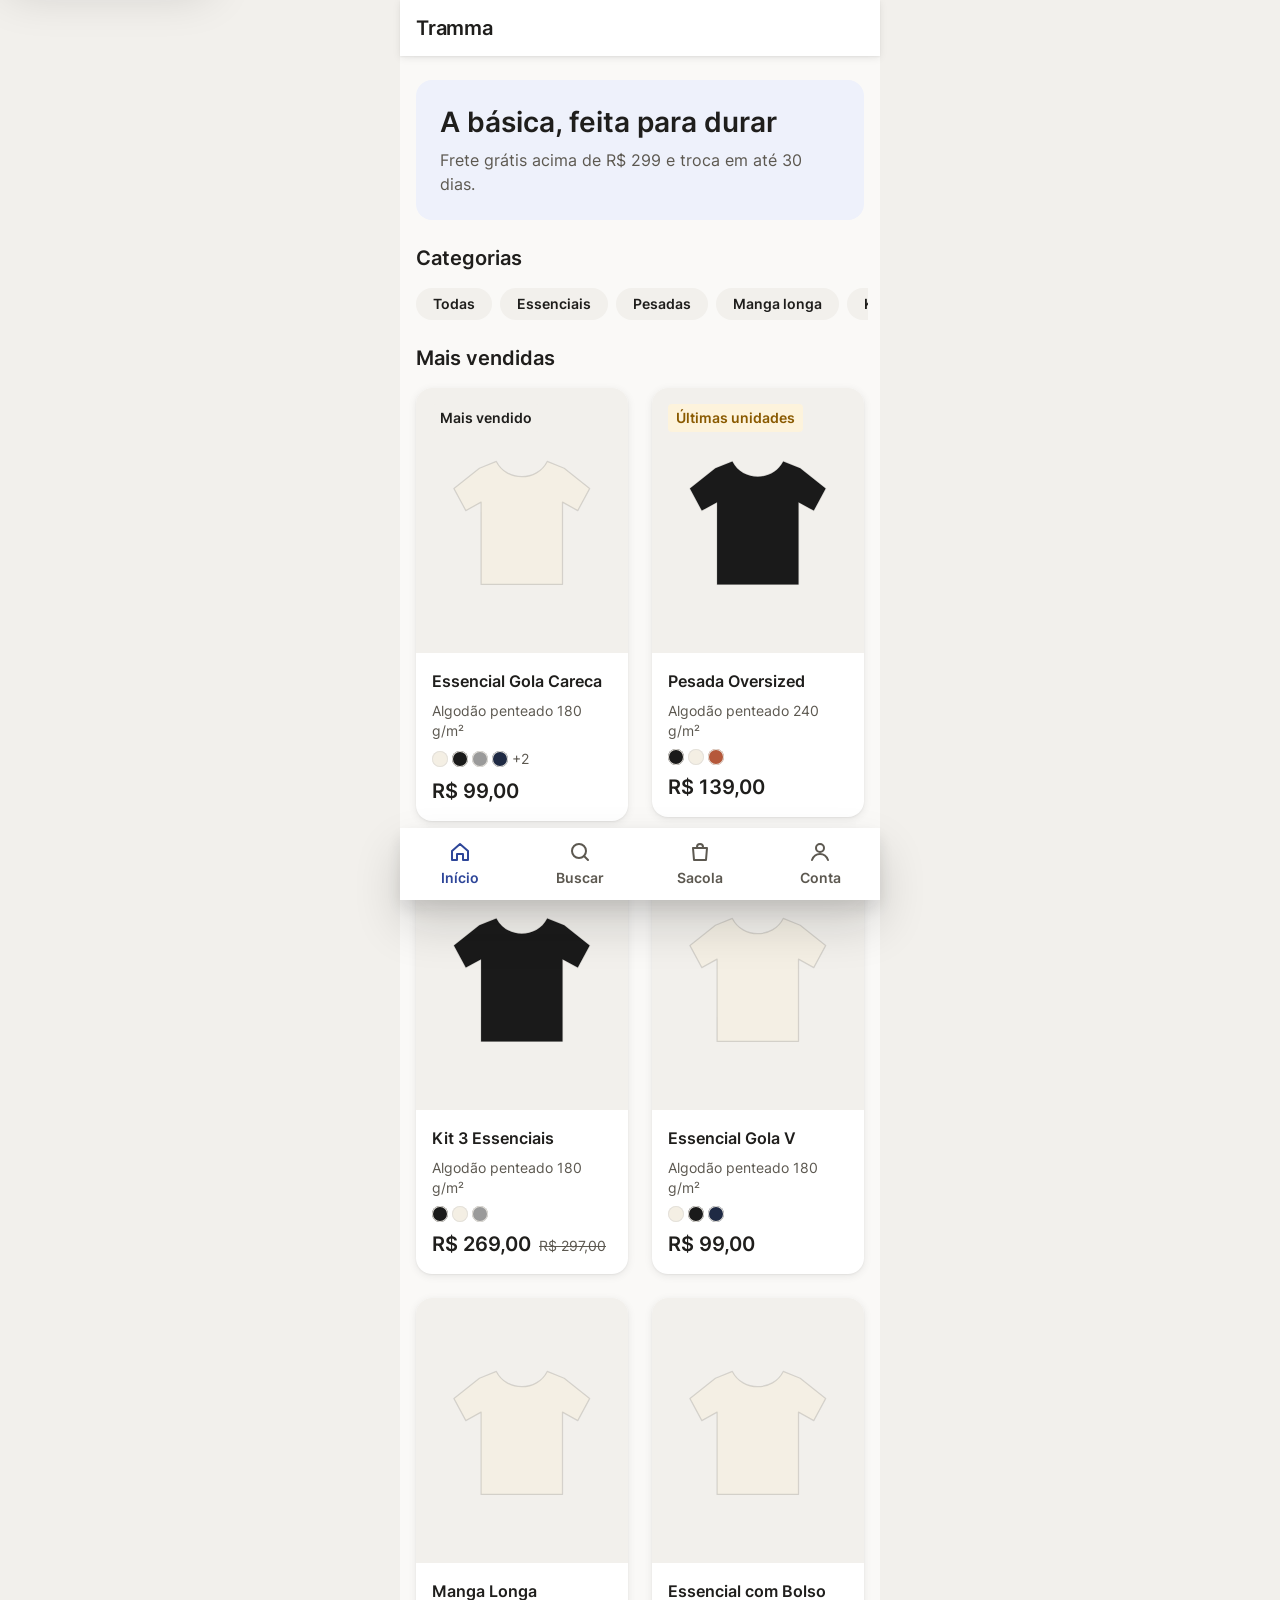
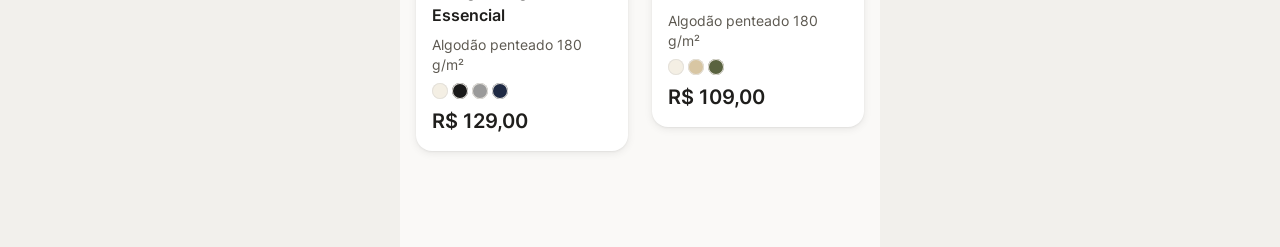
==== app/index.html @ 670dc75e "app: versão aplicativo com telas, bottom nav e bottom sheets Página única com navegação por #hash, b" ====
<!doctype html>
<html lang="pt-BR">
<head>
  <meta charset="utf-8">
  <!-- viewport-fit=cover: o app usa a tela toda e respeita as áreas seguras (env(safe-area-inset-*)) -->
  <meta name="viewport" content="width=device-width, initial-scale=1, viewport-fit=cover">
  <meta name="theme-color" content="#2E4699">
  <title>Tramma</title>
  <meta name="description" content="Versão aplicativo da Tramma, loja fictícia de camisetas para fins didáticos.">
  <!-- Mesmo design system do site: arquivos idênticos -->
  <link rel="stylesheet" href="css/tokens.css">
  <link rel="stylesheet" href="css/base.css">
  <link rel="stylesheet" href="css/atomos.css">
  <link rel="stylesheet" href="css/moleculas.css">
  <link rel="stylesheet" href="css/organismos.css">
  <!-- Só o que é do app -->
  <link rel="stylesheet" href="css/app.css">
</head>
<body>
  <a class="pular-link" href="#conteudo">Pular para o conteúdo</a>

  <div class="app">
    <!-- Barra superior fixa: botão voltar (telas empilhadas) + título da tela atual -->
    <header class="app-barra">
      <button class="botao-icone app-barra__voltar" type="button" id="voltar" aria-label="Voltar" hidden>
        <svg class="icone" aria-hidden="true"><use href="#icone-seta-esquerda"></use></svg>
      </button>
      <h1 class="app-barra__titulo" id="titulo-tela" tabindex="-1">Tramma</h1>
    </header>

    <!-- As telas. Navegação por #hash: funciona no file:// e o botão voltar do navegador também. -->
    <main class="telas" id="conteudo">

      <!-- ABA: INÍCIO -->
      <section class="tela" data-tela="inicio" data-titulo="Tramma" aria-labelledby="titulo-tela">
        <div class="boas-vindas pilha pilha--8">
          <p class="heading-2">A básica, feita para durar</p>
          <p class="texto-fraco">Frete grátis acima de R$ 299 e troca em até 30 dias.</p>
        </div>
        <section class="pilha" aria-labelledby="inicio-categorias">
          <h2 class="heading-3" id="inicio-categorias">Categorias</h2>
          <ul class="lista-tags" id="inicio-tags"></ul>
        </section>
        <section class="pilha" aria-labelledby="inicio-destaques">
          <h2 class="heading-3" id="inicio-destaques">Mais vendidas</h2>
          <ul class="lista-produtos" id="inicio-lista"></ul>
        </section>
      </section>

      <!-- ABA: BUSCAR -->
      <section class="tela" data-tela="buscar" data-titulo="Buscar" aria-labelledby="titulo-tela" hidden>
        <form class="busca" role="search" id="form-busca">
          <label class="visualmente-oculto" for="app-busca">Buscar camisetas</label>
          <div class="busca__campo">
            <svg class="icone" aria-hidden="true"><use href="#icone-busca"></use></svg>
            <input class="input" id="app-busca" type="search" placeholder="Buscar camisetas" autocomplete="off">
          </div>
        </form>
        <ul class="lista-tags" id="buscar-tags" aria-label="Categorias"></ul>
        <div class="secao__cabecalho" style="display:flex;justify-content:space-between;align-items:center">
          <p class="texto-fraco" id="buscar-contagem" aria-live="polite"></p>
          <button class="botao botao--secundario botao--p" type="button" data-abrir="sheet-filtros">
            <svg class="icone" aria-hidden="true"><use href="#icone-filtro"></use></svg>Filtrar
          </button>
        </div>
        <ul class="lista-produtos" id="buscar-lista"></ul>
      </section>

      <!-- EMPILHADA: PRODUTO -->
      <section class="tela tela--com-acao" data-tela="produto" data-titulo="Produto" aria-labelledby="titulo-tela" hidden>
        <div class="produto-app__imagem">
          <div class="ilustracao" id="produto-imagem">
            <svg viewBox="0 0 200 200" aria-hidden="true"><path d="M70 30 L50 38 L20 62 L34 88 L52 78 L52 175 L148 175 L148 78 L166 88 L180 62 L150 38 L130 30 C124 42 112 48 100 48 C88 48 76 42 70 30 Z"/></svg>
          </div>
        </div>
        <div class="pilha pilha--8">
          <div id="produto-badge"></div>
          <h2 class="heading-1" id="produto-nome"></h2>
          <div id="produto-rating"></div>
          <div id="produto-preco"></div>
        </div>
        <fieldset class="grupo seletor">
          <legend class="grupo__titulo">Cor: <span class="texto-fraco" id="produto-cor-nome"></span></legend>
          <div class="seletor__opcoes" id="produto-cores"></div>
        </fieldset>
        <section class="pilha pilha--8" aria-labelledby="produto-detalhes">
          <h3 id="produto-detalhes">Detalhes</h3>
          <p id="produto-descricao"></p>
          <dl class="ficha" id="produto-ficha"></dl>
        </section>
        <!-- Ação principal sempre à mão, acima da bottom nav -->
        <div class="barra-acao">
          <button class="botao botao--primario botao--g botao--largura-total" type="button" data-abrir="sheet-tamanho">
            <svg class="icone" aria-hidden="true"><use href="#icone-sacola"></use></svg>Escolher tamanho
          </button>
        </div>
      </section>

      <!-- ABA: SACOLA -->
      <section class="tela" data-tela="sacola" data-titulo="Sacola" aria-labelledby="titulo-tela" hidden>
        <ul class="lista-sacola" id="sacola-lista"></ul>
        <div class="vazio pilha" id="sacola-vazia" hidden>
          <p class="heading-3">Sua sacola está vazia</p>
          <p class="texto-fraco">Escolha uma camiseta e ela aparece aqui.</p>
          <div><a class="botao botao--primario" href="#buscar">Ver camisetas</a></div>
        </div>
        <section class="resumo-pedido" id="sacola-resumo" aria-labelledby="sacola-resumo-titulo">
          <h2 class="heading-3" id="sacola-resumo-titulo">Resumo do pedido</h2>
          <dl>
            <div class="resumo-pedido__linha"><dt>Subtotal</dt><dd id="sacola-subtotal"></dd></div>
            <div class="resumo-pedido__linha"><dt>Frete</dt><dd id="sacola-frete"></dd></div>
          </dl>
          <hr class="divisor divisor--forte">
          <p class="resumo-pedido__linha resumo-pedido__total"><span>Total</span><span id="sacola-total"></span></p>
          <a class="botao botao--primario botao--g botao--largura-total" href="#checkout">Finalizar compra</a>
        </section>
      </section>

      <!-- EMPILHADA: CHECKOUT (versão curta para o app) -->
      <section class="tela" data-tela="checkout" data-titulo="Finalizar compra" aria-labelledby="titulo-tela" hidden>
        <div class="alerta alerta--info">
          <svg class="icone" aria-hidden="true"><use href="#icone-info"></use></svg>
          <div><p class="alerta__titulo">Loja fictícia</p><p class="alerta__texto">Nada é cobrado. Use dados inventados.</p></div>
        </div>
        <form class="pilha pilha--24" id="form-checkout" novalidate>
          <div class="campo">
            <label class="campo__label" for="ck-nome">Nome completo</label>
            <p class="campo__erro" id="ck-nome-erro" hidden></p>
            <input class="input" id="ck-nome" autocomplete="name" aria-describedby="ck-nome-erro">
          </div>
          <div class="campo">
            <label class="campo__label" for="ck-email">E-mail</label>
            <p class="campo__erro" id="ck-email-erro" hidden></p>
            <input class="input" id="ck-email" type="email" autocomplete="email" aria-describedby="ck-email-erro">
          </div>
          <div class="campo campo--curto">
            <label class="campo__label" for="ck-cep">CEP</label>
            <p class="campo__dica" id="ck-cep-dica">Somente números</p>
            <p class="campo__erro" id="ck-cep-erro" hidden></p>
            <input class="input" id="ck-cep" inputmode="numeric" autocomplete="postal-code" maxlength="9" aria-describedby="ck-cep-dica ck-cep-erro">
          </div>
          <fieldset class="grupo">
            <legend class="grupo__titulo">Pagamento</legend>
            <label class="opcao"><input class="radio" type="radio" name="ck-pagamento" value="pix" checked> Pix</label>
            <label class="opcao"><input class="radio" type="radio" name="ck-pagamento" value="boleto"> Boleto</label>
          </fieldset>
          <p class="resumo-pedido__linha resumo-pedido__total"><span>Total</span><span id="checkout-total"></span></p>
          <button class="botao botao--primario botao--g botao--largura-total" type="submit">Confirmar pedido</button>
        </form>
      </section>

      <!-- EMPILHADA: CONFIRMADO -->
      <section class="tela" data-tela="confirmado" data-titulo="Pedido confirmado" aria-labelledby="titulo-tela" hidden>
        <div class="alerta alerta--sucesso">
          <svg class="icone" aria-hidden="true"><use href="#icone-sucesso"></use></svg>
          <div><p class="alerta__titulo">Pedido confirmado</p><p class="alerta__texto">Obrigado! Em uma loja real, a confirmação chegaria por e-mail.</p></div>
        </div>
        <div><a class="botao botao--secundario botao--largura-total" href="#inicio">Voltar ao início</a></div>
      </section>

      <!-- ABA: CONTA -->
      <section class="tela" data-tela="conta" data-titulo="Conta" aria-labelledby="titulo-tela" hidden>
        <fieldset class="grupo">
          <legend class="grupo__titulo">Tema</legend>
          <label class="opcao"><input class="radio" type="radio" name="tema" value="sistema" checked> Igual ao sistema</label>
          <label class="opcao"><input class="radio" type="radio" name="tema" value="light"> Claro</label>
          <label class="opcao"><input class="radio" type="radio" name="tema" value="dark"> Escuro</label>
        </fieldset>
        <hr class="divisor">
        <p class="texto-fraco">Tramma é uma loja fictícia, criada para aulas de design de interfaces.</p>
        <p><a href="../site/index.html">Abrir a versão site</a></p>
      </section>
    </main>

    <!-- ORGANISMO: bottom nav -->
    <nav class="bottom-nav" aria-label="Principal">
      <ul>
        <li><a href="#inicio" data-aba="inicio">
          <svg class="icone" aria-hidden="true"><use href="#icone-inicio"></use></svg>Início</a></li>
        <li><a href="#buscar" data-aba="buscar">
          <svg class="icone" aria-hidden="true"><use href="#icone-busca"></use></svg>Buscar</a></li>
        <li><a href="#sacola" data-aba="sacola">
          <svg class="icone" aria-hidden="true"><use href="#icone-sacola"></use></svg>Sacola
          <span class="header__contador" data-contador-sacola aria-hidden="true"></span>
          <span class="visualmente-oculto" data-rotulo-sacola></span></a></li>
        <li><a href="#conta" data-aba="conta">
          <svg class="icone" aria-hidden="true"><use href="#icone-usuario"></use></svg>Conta</a></li>
      </ul>
    </nav>
  </div>

  <!-- ORGANISMO: bottom sheet de tamanho -->
  <dialog class="bottom-sheet" id="sheet-tamanho" aria-labelledby="sheet-tamanho-titulo">
    <div class="bottom-sheet__alca" aria-hidden="true"></div>
    <div class="bottom-sheet__cabecalho">
      <h2 class="heading-3" id="sheet-tamanho-titulo">Escolha o tamanho</h2>
      <button class="botao-icone" type="button" data-fechar aria-label="Fechar">
        <svg class="icone" aria-hidden="true"><use href="#icone-fechar"></use></svg>
      </button>
    </div>
    <form class="pilha pilha--24" id="form-tamanho" novalidate>
      <fieldset class="grupo seletor" aria-describedby="erro-tamanho">
        <legend class="visualmente-oculto">Tamanho</legend>
        <p class="campo__erro" id="erro-tamanho" hidden>
          <svg class="icone icone--sm" aria-hidden="true"><use href="#icone-erro"></use></svg>Escolha um tamanho para continuar
        </p>
        <div class="seletor__opcoes" id="produto-tamanhos"></div>
      </fieldset>
      <button class="botao botao--primario botao--g botao--largura-total" type="submit">
        <svg class="icone" aria-hidden="true"><use href="#icone-sacola"></use></svg>Adicionar à sacola
      </button>
    </form>
  </dialog>

  <!-- ORGANISMO: bottom sheet de filtros -->
  <dialog class="bottom-sheet" id="sheet-filtros" aria-labelledby="sheet-filtros-titulo">
    <div class="bottom-sheet__alca" aria-hidden="true"></div>
    <div class="bottom-sheet__cabecalho">
      <h2 class="heading-3" id="sheet-filtros-titulo">Filtrar</h2>
      <button class="botao-icone" type="button" data-fechar aria-label="Fechar filtros">
        <svg class="icone" aria-hidden="true"><use href="#icone-fechar"></use></svg>
      </button>
    </div>
    <form class="pilha pilha--24" id="form-filtros" style="overflow-y:auto">
      <fieldset class="grupo">
        <legend class="grupo__titulo">Modelagem</legend>
        <label class="opcao"><input class="checkbox" type="checkbox" name="modelagem" value="Regular"> Regular</label>
        <label class="opcao"><input class="checkbox" type="checkbox" name="modelagem" value="Ajustada"> Ajustada</label>
        <label class="opcao"><input class="checkbox" type="checkbox" name="modelagem" value="Ampla"> Ampla</label>
      </fieldset>
      <fieldset class="grupo">
        <legend class="grupo__titulo">Ordenar por</legend>
        <label class="opcao"><input class="radio" type="radio" name="ordem" value="relevancia" checked> Relevância</label>
        <label class="opcao"><input class="radio" type="radio" name="ordem" value="menor-preco"> Menor preço</label>
        <label class="opcao"><input class="radio" type="radio" name="ordem" value="maior-preco"> Maior preço</label>
      </fieldset>
      <button class="botao botao--primario botao--g botao--largura-total" type="button" data-fechar>Ver resultados</button>
      <button class="botao botao--terciario" type="reset">Limpar filtros</button>
    </form>
  </dialog>

  <div class="toast" id="toast" role="status"></div>

  <script src="js/icones.js"></script>
  <script src="js/produtos.js"></script>
  <script src="js/comum.js"></script>
  <script src="js/app.js"></script>
</body>
</html>
---- app/css/tokens.css ----
/* =========================================================================
   TRAMMA — TOKENS
   Fonte da verdade: design-system/tokens.md (os mesmos nomes do Figma).
   Variável do Figma "color/text/strong"  →  custom property "--color-text-strong".

   Duas camadas:
   1. PRIMITIVOS: a paleta bruta. Só os tokens semânticos usam estes valores.
   2. SEMÂNTICOS: o que a interface consome. Componentes NUNCA usam primitivos
      nem valores fixos; assim, trocar o tema é só trocar o primitivo apontado.

   Este arquivo é idêntico em /site/css e /app/css.
   ========================================================================= */


/* -------------------------------------------------------------------------
   0. Fonte Inter servida localmente (funciona via file://, sem internet).
   Só dois pesos: 400 (regular) e 600 (semibold). Licença OFL: fonts/LICENSE.txt
   font-display: swap mostra o texto com a fonte do sistema enquanto a Inter carrega.
   ------------------------------------------------------------------------- */
@font-face {
  font-family: "Inter";
  font-weight: 400;
  font-style: normal;
  font-display: swap;
  src: url("../fonts/inter-latin-400.woff2") format("woff2");
}
@font-face {
  font-family: "Inter";
  font-weight: 600;
  font-style: normal;
  font-display: swap;
  src: url("../fonts/inter-latin-600.woff2") format("woff2");
}


/* -------------------------------------------------------------------------
   1. PRIMITIVOS (não usar direto nos componentes)
   ------------------------------------------------------------------------- */
:root {
  /* Neutros: cinza quente, que lembra algodão cru */
  --neutro-0: #FFFFFF;
  --neutro-50: #FAF9F7;
  --neutro-100: #F2F0EC;
  --neutro-200: #E4E1DB;
  --neutro-300: #CBC7BF;
  --neutro-400: #A29D94;
  --neutro-500: #7A756C;
  --neutro-600: #5C5850;
  --neutro-700: #44413B;
  --neutro-800: #2E2C29;
  --neutro-900: #1F1E1C;
  --neutro-950: #141414;
  --neutro-1000: #0B0B0A;

  /* Marca: Anil */
  --anil-50: #EEF1FB;
  --anil-300: #9DB0EE;
  --anil-700: #2E4699;
  --anil-900: #1C2440;

  /* Status (100 e 700 no light; 300 e 900 no dark) */
  --vermelho-100: #FDECEA;
  --vermelho-300: #F4A39B;
  --vermelho-700: #B42318;
  --vermelho-900: #3D1512;
  --ambar-100: #FDF3DC;
  --ambar-300: #E8C26B;
  --ambar-700: #8A5A00;
  --ambar-900: #33240A;
  --verde-100: #E6F4EA;
  --verde-300: #8FD3A3;
  --verde-700: #1E7A3C;
  --verde-900: #12301B;
  --petroleo-100: #E2F4F6;
  --petroleo-300: #7FD0DA;
  --petroleo-700: #0E6E7A;
  --petroleo-900: #0F2E33;

  /* Estrela de avaliação */
  --ouro-300: #F5C451;
  --ouro-500: #B7791F;

  /* Transparências (camadas de hover, press e overlay) */
  --alfa-escuro-06: rgba(20, 20, 20, 0.06);
  --alfa-escuro-12: rgba(20, 20, 20, 0.12);
  --alfa-escuro-50: rgba(20, 20, 20, 0.50);
  --alfa-claro-08: rgba(255, 255, 255, 0.08);
  --alfa-claro-16: rgba(255, 255, 255, 0.16);
  --alfa-preto-64: rgba(0, 0, 0, 0.64);
}


/* -------------------------------------------------------------------------
   2. SEMÂNTICOS — TEMA LIGHT (padrão)
   Contrastes calculados (WCAG 2.1) estão em design-system/tokens.md.
   ------------------------------------------------------------------------- */
:root {
  color-scheme: light;

  /* Fundos: sunken < base < raised */
  --color-background-base: var(--neutro-50);
  --color-background-raised: var(--neutro-0);
  --color-background-sunken: var(--neutro-100);
  --color-background-inverse: var(--neutro-900);

  /* Texto */
  --color-text-strong: var(--neutro-900);      /* ≥ 14,63:1 */
  --color-text-weak: var(--neutro-600);        /* ≥ 6,22:1 */
  --color-text-brand: var(--anil-700);         /* ≥ 7,52:1 — só links e botão terciário */
  --color-text-inverse: var(--neutro-0);       /* sobre a marca: 8,56:1 */
  --color-text-disabled: var(--neutro-400);    /* isento de contraste; nunca para conteúdo */

  /* Bordas */
  --color-stroke-strong: var(--neutro-500);    /* ≥ 4,02:1 — borda de controles */
  --color-stroke-weak: var(--neutro-200);      /* decorativo (divisores) */
  --color-stroke-focus: var(--anil-700);       /* anel de foco */

  /* Preenchimentos */
  --color-fill-brand-strong: var(--anil-700);
  --color-fill-brand-weak: var(--anil-50);
  --color-fill-weak: var(--neutro-100);
  --color-fill-hover: var(--alfa-escuro-06);   /* camada sobre o preenchimento */
  --color-fill-press: var(--alfa-escuro-12);
  --color-fill-disabled: var(--neutro-200);
  --color-fill-overlay: var(--alfa-escuro-50);

  /* Status: strong = texto, ícone e borda; weak = fundo */
  --color-status-error-strong: var(--vermelho-700);
  --color-status-error-weak: var(--vermelho-100);
  --color-status-warning-strong: var(--ambar-700);
  --color-status-warning-weak: var(--ambar-100);
  --color-status-success-strong: var(--verde-700);
  --color-status-success-weak: var(--verde-100);
  --color-status-info-strong: var(--petroleo-700);
  --color-status-info-weak: var(--petroleo-100);

  /* Avaliação */
  --color-rating-star: var(--ouro-500);

  /* Sombras (no light, a sombra é o que mostra a elevação) */
  --shadow-raised: 0 1px 2px rgba(20, 20, 20, 0.06), 0 2px 8px rgba(20, 20, 20, 0.08);
  --shadow-overlay: 0 8px 16px rgba(20, 20, 20, 0.10), 0 24px 48px rgba(20, 20, 20, 0.16);
}


/* -------------------------------------------------------------------------
   3. SEMÂNTICOS — TEMA DARK
   O mesmo bloco aparece duas vezes:
   a) quando o sistema do usuário prefere dark E ele não escolheu light na página;
   b) quando ele escolheu dark pelo botão de tema (data-theme="dark" no <html>).
   ------------------------------------------------------------------------- */
@media (prefers-color-scheme: dark) {
  :root:not([data-theme="light"]) {
    color-scheme: dark;
    --color-background-base: var(--neutro-950);
    --color-background-raised: var(--neutro-900);   /* mais alto = mais claro */
    --color-background-sunken: var(--neutro-1000);
    --color-background-inverse: var(--neutro-100);
    --color-text-strong: var(--neutro-100);
    --color-text-weak: var(--neutro-400);
    --color-text-brand: var(--anil-300);
    --color-text-inverse: var(--neutro-950);
    --color-text-disabled: var(--neutro-600);
    --color-stroke-strong: var(--neutro-500);
    --color-stroke-weak: var(--neutro-800);
    --color-stroke-focus: var(--anil-300);
    --color-fill-brand-strong: var(--anil-300);
    --color-fill-brand-weak: var(--anil-900);
    --color-fill-weak: var(--neutro-800);
    --color-fill-hover: var(--alfa-claro-08);
    --color-fill-press: var(--alfa-claro-16);
    --color-fill-disabled: var(--neutro-800);
    --color-fill-overlay: var(--alfa-preto-64);
    --color-status-error-strong: var(--vermelho-300);
    --color-status-error-weak: var(--vermelho-900);
    --color-status-warning-strong: var(--ambar-300);
    --color-status-warning-weak: var(--ambar-900);
    --color-status-success-strong: var(--verde-300);
    --color-status-success-weak: var(--verde-900);
    --color-status-info-strong: var(--petroleo-300);
    --color-status-info-weak: var(--petroleo-900);
    --color-rating-star: var(--ouro-300);
    --shadow-raised: 0 1px 2px rgba(0, 0, 0, 0.40), 0 2px 8px rgba(0, 0, 0, 0.40);
    --shadow-overlay: 0 8px 16px rgba(0, 0, 0, 0.50), 0 24px 48px rgba(0, 0, 0, 0.60);
  }
}

:root[data-theme="dark"] {
  color-scheme: dark;
  --color-background-base: var(--neutro-950);
  --color-background-raised: var(--neutro-900);
  --color-background-sunken: var(--neutro-1000);
  --color-background-inverse: var(--neutro-100);
  --color-text-strong: var(--neutro-100);
  --color-text-weak: var(--neutro-400);
  --color-text-brand: var(--anil-300);
  --color-text-inverse: var(--neutro-950);
  --color-text-disabled: var(--neutro-600);
  --color-stroke-strong: var(--neutro-500);
  --color-stroke-weak: var(--neutro-800);
  --color-stroke-focus: var(--anil-300);
  --color-fill-brand-strong: var(--anil-300);
  --color-fill-brand-weak: var(--anil-900);
  --color-fill-weak: var(--neutro-800);
  --color-fill-hover: var(--alfa-claro-08);
  --color-fill-press: var(--alfa-claro-16);
  --color-fill-disabled: var(--neutro-800);
  --color-fill-overlay: var(--alfa-preto-64);
  --color-status-error-strong: var(--vermelho-300);
  --color-status-error-weak: var(--vermelho-900);
  --color-status-warning-strong: var(--ambar-300);
  --color-status-warning-weak: var(--ambar-900);
  --color-status-success-strong: var(--verde-300);
  --color-status-success-weak: var(--verde-900);
  --color-status-info-strong: var(--petroleo-300);
  --color-status-info-weak: var(--petroleo-900);
  --color-rating-star: var(--ouro-300);
  --shadow-raised: 0 1px 2px rgba(0, 0, 0, 0.40), 0 2px 8px rgba(0, 0, 0, 0.40);
  --shadow-overlay: 0 8px 16px rgba(0, 0, 0, 0.50), 0 24px 48px rgba(0, 0, 0, 0.60);
}


/* -------------------------------------------------------------------------
   4. TIPOGRAFIA
   Mobile-first: os valores abaixo são os de MOBILE; a partir de 600px
   entram os de DESKTOP (o tablet usa os de desktop, como no Figma).
   Alturas de linha sempre múltiplas de 4.
   ------------------------------------------------------------------------- */
:root {
  --font-family-base: "Inter", system-ui, -apple-system, "Segoe UI", Roboto, sans-serif;
  --font-weight-regular: 400;
  --font-weight-semibold: 600;

  --font-size-display: 36px;      --font-line-height-display: 44px;    --font-letter-spacing-display: -0.5px;
  --font-size-heading-1: 28px;    --font-line-height-heading-1: 36px;  --font-letter-spacing-heading-1: -0.25px;
  --font-size-heading-2: 24px;    --font-line-height-heading-2: 32px;  --font-letter-spacing-heading-2: 0;
  --font-size-heading-3: 20px;    --font-line-height-heading-3: 28px;  --font-letter-spacing-heading-3: 0;
  --font-size-body-lg: 18px;      --font-line-height-body-lg: 28px;    --font-letter-spacing-body-lg: 0;
  --font-size-body: 16px;         --font-line-height-body: 24px;       --font-letter-spacing-body: 0;
  --font-size-small: 14px;        --font-line-height-small: 20px;      --font-letter-spacing-small: 0;
}

@media (min-width: 600px) {
  :root {
    --font-size-display: 48px;    --font-line-height-display: 56px;
    --font-size-heading-1: 36px;  --font-line-height-heading-1: 44px;
    --font-size-heading-2: 28px;  --font-line-height-heading-2: 36px;
  }
}


/* -------------------------------------------------------------------------
   5. ESPAÇAMENTO, FORMA, LAYOUT E MOVIMENTO
   ------------------------------------------------------------------------- */
:root {
  /* Grade de 8px (o 4 só para ajustes finos) */
  --space-4: 4px;
  --space-8: 8px;
  --space-16: 16px;
  --space-24: 24px;
  --space-32: 32px;
  --space-40: 40px;
  --space-48: 48px;
  --space-64: 64px;
  --space-80: 80px;
  --space-96: 96px;
  --space-128: 128px;

  /* Raios: componentes maiores, raios maiores */
  --radius-4: 4px;
  --radius-8: 8px;
  --radius-16: 16px;
  --radius-full: 9999px;

  /* Bordas e tamanhos */
  --border-width-1: 1px;
  --border-width-2: 2px;
  --size-control-sm: 32px;
  --size-control-md: 48px;   /* alvo de toque mínimo */
  --size-control-lg: 56px;
  --size-icon-sm: 16px;
  --size-icon-md: 20px;
  --size-icon-lg: 24px;

  /* Grid: 4 colunas (mobile), 8 (tablet ≥ 600px), 12 (desktop ≥ 1024px).
     Os breakpoints ficam nas media queries: custom properties não funcionam dentro de @media. */
  --layout-columns: 4;
  --layout-gutter: 16px;
  --layout-margin: 16px;
  --layout-max-width: 1280px;

  /* Movimento */
  --motion-duration-fast: 150ms;
  --motion-duration-base: 250ms;
  --motion-easing-standard: cubic-bezier(0.2, 0, 0, 1);
}

@media (min-width: 600px) {
  :root { --layout-columns: 8; --layout-gutter: 24px; --layout-margin: 32px; }
}
@media (min-width: 1024px) {
  :root { --layout-columns: 12; --layout-margin: 40px; }
}

/* Quem pede menos movimento no sistema operacional recebe transições instantâneas. */
@media (prefers-reduced-motion: reduce) {
  :root { --motion-duration-fast: 0ms; --motion-duration-base: 0ms; }
}
---- app/css/base.css ----
/* =========================================================================
   TRAMMA — BASE
   Reset mínimo, estilos dos elementos HTML e utilitários de layout.
   Só consome tokens semânticos (tokens.css).
   ========================================================================= */

/* ---------- Reset mínimo ---------- */
*,
*::before,
*::after {
  box-sizing: border-box; /* largura inclui padding e borda: mais previsível */
}

* {
  margin: 0;
}

/* O atributo hidden sempre vence: sem isso, uma classe com display:flex
   (como .pilha) faria um elemento "escondido" continuar aparecendo. */
[hidden] {
  display: none !important;
}

img,
svg {
  display: block;
  max-width: 100%;
}

button,
input,
select,
textarea {
  font: inherit; /* formulários herdam a fonte da página */
  color: inherit;
}

/* ---------- Documento ---------- */
html {
  -webkit-text-size-adjust: 100%;
  scroll-behavior: smooth;
}

@media (prefers-reduced-motion: reduce) {
  html { scroll-behavior: auto; }
}

body {
  min-height: 100vh;
  background-color: var(--color-background-base);
  color: var(--color-text-strong);
  font-family: var(--font-family-base);
  font-size: var(--font-size-body);
  line-height: var(--font-line-height-body);
  font-weight: var(--font-weight-regular);
  -webkit-font-smoothing: antialiased;
}

/* ---------- Escala tipográfica ----------
   As classes têm o mesmo nome dos text styles do Figma.
   Um estilo pode ser usado pelo tamanho, sem ser título no HTML
   (ex.: o preço usa .heading-3, mas é um <p>). */
.display,
.heading-1,
.heading-2,
.heading-3 {
  font-weight: var(--font-weight-semibold);
}

.display {
  font-size: var(--font-size-display);
  line-height: var(--font-line-height-display);
  letter-spacing: var(--font-letter-spacing-display);
}
.heading-1, h1 {
  font-size: var(--font-size-heading-1);
  line-height: var(--font-line-height-heading-1);
  letter-spacing: var(--font-letter-spacing-heading-1);
  font-weight: var(--font-weight-semibold);
}
.heading-2, h2 {
  font-size: var(--font-size-heading-2);
  line-height: var(--font-line-height-heading-2);
  font-weight: var(--font-weight-semibold);
}
.heading-3, h3 {
  font-size: var(--font-size-heading-3);
  line-height: var(--font-line-height-heading-3);
  font-weight: var(--font-weight-semibold);
}
.body-lg {
  font-size: var(--font-size-body-lg);
  line-height: var(--font-line-height-body-lg);
}
.body {
  font-size: var(--font-size-body);
  line-height: var(--font-line-height-body);
}
.small {
  font-size: var(--font-size-small);
  line-height: var(--font-line-height-small);
}
.semibold {
  font-weight: var(--font-weight-semibold);
}
.texto-fraco {
  color: var(--color-text-weak); /* texto de apoio: ainda ≥ 4,5:1 */
}

/* Texto de leitura nunca ocupa a largura toda: 40–80 caracteres por linha. */
.leitura {
  max-width: 68ch;
}

/* ---------- Links ----------
   Sublinhados por padrão (não dependem só da cor). No hover o sublinhado some:
   o estado muda pela forma, não apenas pela cor. */
a {
  color: var(--color-text-brand);
  text-decoration: underline;
  text-underline-offset: 0.2em;
  border-radius: var(--radius-4); /* arredonda o anel de foco */
}
a:hover {
  text-decoration: none;
}

/* ---------- Foco visível ----------
   :focus-visible mostra o anel só para quem navega pelo teclado.
   Anel de 2px com 2px de afastamento, em todos os elementos interativos. */
:focus-visible {
  outline: var(--border-width-2) solid var(--color-stroke-focus);
  outline-offset: 2px;
}

/* ---------- Ícones ----------
   Sprite SVG inserido por js/icones.js. Os ícones herdam a cor do texto (currentColor). */
.icone {
  width: var(--size-icon-lg);
  height: var(--size-icon-lg);
  flex-shrink: 0;
  fill: none;
  stroke: currentColor;
  stroke-width: 2;
  stroke-linecap: round;
  stroke-linejoin: round;
}
.icone--sm { width: var(--size-icon-sm); height: var(--size-icon-sm); }
.icone--md { width: var(--size-icon-md); height: var(--size-icon-md); }

/* ---------- Acessibilidade ---------- */

/* Esconde visualmente, mas mantém para leitores de tela. */
.visualmente-oculto {
  position: absolute;
  width: 1px;
  height: 1px;
  padding: 0;
  margin: -1px;
  overflow: hidden;
  clip: rect(0 0 0 0);
  white-space: nowrap;
  border: 0;
}

/* "Pular para o conteúdo": primeiro item focável da página. Aparece ao receber foco. */
.pular-link {
  position: absolute;
  top: var(--space-8);
  left: var(--space-8);
  z-index: 100;
  padding: var(--space-8) var(--space-16);
  background-color: var(--color-background-raised);
  box-shadow: var(--shadow-overlay);
  transform: translateY(-200%);
}
.pular-link:focus {
  transform: none;
}

/* ---------- Layout ----------
   .container centraliza o conteúdo com as margens do grid.
   .grade cria o grid de 4/8/12 colunas definido nos tokens. */
.container {
  width: 100%;
  max-width: calc(var(--layout-max-width) + 2 * var(--layout-margin));
  margin-inline: auto;
  padding-inline: var(--layout-margin);
}

.grade {
  display: grid;
  grid-template-columns: repeat(var(--layout-columns), minmax(0, 1fr));
  gap: var(--layout-gutter);
}

/* Pilha vertical com espaço entre filhos (o espaço vem do token). */
.pilha { display: flex; flex-direction: column; gap: var(--space-16); }
.pilha--8 { gap: var(--space-8); }
.pilha--24 { gap: var(--space-24); }
.pilha--32 { gap: var(--space-32); }

/* Seções da página: mais espaço entre seções do que dentro delas. */
.secao {
  padding-block: var(--space-48);
}
@media (min-width: 1024px) {
  .secao { padding-block: var(--space-80); }
}
---- app/css/atomos.css ----
/* =========================================================================
   TRAMMA — ÁTOMOS
   Mesmos componentes da página "Átomos" do Figma, com os mesmos nomes:
   Botão primário ↔ .botao.botao--primario | Tamanho=P/M/G ↔ .botao--p / (padrão) / .botao--g
   Estado=hover/pressionado/foco/desabilitado ↔ :hover / :active / :focus-visible / :disabled
   ========================================================================= */


/* -------------------------------------------------------------------------
   BOTÃO
   Hover e pressionado são CAMADAS: um gradiente de cor única (fill-hover ou
   fill-press) pintado por cima do background-color. A cor base nunca muda,
   então um único token serve para todas as hierarquias e para os dois temas.
   ------------------------------------------------------------------------- */
.botao {
  --camada: transparent; /* camada de estado; muda no hover e no active */

  display: inline-flex;
  align-items: center;
  justify-content: center;
  gap: var(--space-8);
  min-height: var(--size-control-md);          /* M = 48px, alvo de toque mínimo */
  padding: 0 var(--space-24);
  border: var(--border-width-1) solid transparent;
  border-radius: var(--radius-8);
  background-image: linear-gradient(var(--camada), var(--camada));
  font-size: var(--font-size-body);
  line-height: var(--font-line-height-body);
  font-weight: var(--font-weight-semibold);
  text-decoration: none;
  cursor: pointer;
  transition: box-shadow var(--motion-duration-fast) var(--motion-easing-standard);
}
.botao:hover { --camada: var(--color-fill-hover); }
.botao:active { --camada: var(--color-fill-press); }

/* Tamanhos */
.botao--p {
  min-height: var(--size-control-sm);          /* 32px: só onde o espaço é curto */
  padding: 0 var(--space-16);
  font-size: var(--font-size-small);
  line-height: var(--font-line-height-small);
}
.botao--p .icone { width: var(--size-icon-sm); height: var(--size-icon-sm); }
.botao .icone { width: var(--size-icon-md); height: var(--size-icon-md); }
.botao--g {
  min-height: var(--size-control-lg);          /* 56px: ação de compra */
  padding: 0 var(--space-32);
}
.botao--g .icone { width: var(--size-icon-lg); height: var(--size-icon-lg); }
.botao--largura-total { width: 100%; }

/* Hierarquias */
.botao--primario {
  background-color: var(--color-fill-brand-strong);
  color: var(--color-text-inverse);
  box-shadow: var(--shadow-raised);
}
.botao--secundario {
  background-color: transparent;
  border-color: var(--color-text-brand);
  color: var(--color-text-brand);
}
.botao--terciario {
  background-color: transparent;
  color: var(--color-text-brand);
  text-decoration: underline;
  text-underline-offset: 0.2em;
}
.botao--terciario:hover { text-decoration: none; }

/* Desabilitado: evite! Prefira manter habilitado e explicar o que falta.
   Quando necessário, usa os tokens -disabled e perde a sombra. */
.botao:disabled,
.botao[aria-disabled="true"] {
  --camada: transparent;
  background-color: var(--color-fill-disabled);
  border-color: transparent;
  color: var(--color-text-disabled);
  box-shadow: none;
  text-decoration: none;
  cursor: not-allowed;
}
.botao--terciario:disabled { background-color: transparent; }

/* Botão só com ícone (fechar, menu, sacola): 48×48 e SEMPRE com nome acessível
   (aria-label ou texto .visualmente-oculto dentro dele). */
.botao-icone {
  --camada: transparent;
  position: relative;
  display: inline-grid;
  place-items: center;
  width: var(--size-control-md);
  height: var(--size-control-md);
  padding: 0;
  border: 0;
  border-radius: var(--radius-8);
  background: linear-gradient(var(--camada), var(--camada)) transparent;
  color: var(--color-text-strong);
  cursor: pointer;
}
.botao-icone:hover { --camada: var(--color-fill-hover); }
.botao-icone:active { --camada: var(--color-fill-press); }


/* -------------------------------------------------------------------------
   INPUT
   Borda stroke-strong (≥ 3:1). Erro: borda de 2px + fundo + ícone (na molécula).
   ------------------------------------------------------------------------- */
.input {
  width: 100%;
  min-height: var(--size-control-md);
  padding: 0 var(--space-16);
  border: var(--border-width-1) solid var(--color-stroke-strong);
  border-radius: var(--radius-8);
  background-color: var(--color-background-raised);
  color: var(--color-text-strong);
}
.input:hover {
  background-image: linear-gradient(var(--color-fill-hover), var(--color-fill-hover));
}
.input::placeholder {
  color: var(--color-text-weak); /* placeholder só na busca, e com contraste ≥ 4,5:1 */
}
.input[aria-invalid="true"] {
  border: var(--border-width-2) solid var(--color-status-error-strong);
  background-color: var(--color-status-error-weak);
}
.input:disabled {
  background-color: var(--color-fill-disabled);
  border-color: var(--color-fill-disabled);
  color: var(--color-text-disabled);
}
/* O anel de foco aparece por fora, mesmo com a borda vermelha de erro. */
.input:focus-visible {
  outline: var(--border-width-2) solid var(--color-stroke-focus);
  outline-offset: 2px;
}


/* -------------------------------------------------------------------------
   CHECKBOX e RADIO
   Usamos o <input> nativo (acessível de graça: teclado, leitor de tela,
   formulário) e só trocamos a aparência com appearance: none.
   O <label class="opcao"> envolve input + texto: a linha inteira de 48px é clicável.
   ------------------------------------------------------------------------- */
.opcao {
  display: flex;
  align-items: center;
  gap: var(--space-8);
  min-height: var(--size-control-md);
  cursor: pointer;
}

.checkbox,
.radio {
  appearance: none;
  -webkit-appearance: none;
  display: inline-grid;
  place-items: center;
  flex-shrink: 0;
  width: var(--size-icon-lg);
  height: var(--size-icon-lg);
  border: var(--border-width-2) solid var(--color-stroke-strong);
  background-color: var(--color-background-raised);
  cursor: pointer;
}
.checkbox { border-radius: var(--radius-4); }
.radio { border-radius: var(--radius-full); }

.opcao:hover .checkbox,
.opcao:hover .radio {
  border-color: var(--color-text-strong);
}

/* Marcado: preenchimento da marca + check desenhado por máscara SVG
   (a máscara deixa a cor vir de um token, inclusive no dark mode). */
.checkbox:checked {
  border-color: var(--color-fill-brand-strong);
  background-color: var(--color-fill-brand-strong);
}
.checkbox:checked::after {
  content: "";
  width: var(--size-icon-md);
  height: var(--size-icon-md);
  background-color: var(--color-text-inverse);
  -webkit-mask: url("data:image/svg+xml,%3Csvg xmlns='http://www.w3.org/2000/svg' viewBox='0 0 24 24' fill='none' stroke='%23000' stroke-width='2.5' stroke-linecap='round' stroke-linejoin='round'%3E%3Cpath d='M5 12.5l4.5 4.5L19 7.5'/%3E%3C/svg%3E") center / contain no-repeat;
          mask: url("data:image/svg+xml,%3Csvg xmlns='http://www.w3.org/2000/svg' viewBox='0 0 24 24' fill='none' stroke='%23000' stroke-width='2.5' stroke-linecap='round' stroke-linejoin='round'%3E%3Cpath d='M5 12.5l4.5 4.5L19 7.5'/%3E%3C/svg%3E") center / contain no-repeat;
}

.radio:checked {
  border-color: var(--color-fill-brand-strong);
}
.radio:checked::after {
  content: "";
  width: 12px;
  height: 12px;
  border-radius: var(--radius-full);
  background-color: var(--color-fill-brand-strong);
}

.checkbox:disabled,
.radio:disabled {
  border-color: var(--color-fill-disabled);
  background-color: var(--color-fill-disabled);
  cursor: not-allowed;
}
.opcao:has(:disabled) {
  color: var(--color-text-disabled);
  cursor: not-allowed;
}


/* -------------------------------------------------------------------------
   BADGE — rótulo NÃO interativo (por isso nada de hover ou cursor).
   Novo = marca; Mais vendido/Esgotado = neutro; Promoção = sucesso;
   Últimas unidades = aviso.
   ------------------------------------------------------------------------- */
.badge {
  display: inline-flex;
  align-items: center;
  padding: var(--space-4) var(--space-8);
  border-radius: var(--radius-4);
  font-size: var(--font-size-small);
  line-height: var(--font-line-height-small);
  font-weight: var(--font-weight-semibold);
  background-color: var(--color-fill-weak);
  color: var(--color-text-strong);
}
.badge--marca   { background-color: var(--color-fill-brand-weak);     color: var(--color-text-brand); }
.badge--sucesso { background-color: var(--color-status-success-weak); color: var(--color-status-success-strong); }
.badge--aviso   { background-color: var(--color-status-warning-weak); color: var(--color-status-warning-strong); }
.badge--erro    { background-color: var(--color-status-error-weak);   color: var(--color-status-error-strong); }
.badge--info    { background-color: var(--color-status-info-weak);    color: var(--color-status-info-strong); }


/* -------------------------------------------------------------------------
   TAG — pílula de 32px (filtro ativo, opção compacta). É um <button>.
   ------------------------------------------------------------------------- */
.tag {
  --camada: transparent;
  display: inline-flex;
  align-items: center;
  gap: var(--space-8);
  min-height: var(--size-control-sm);
  padding: 0 var(--space-16);
  border: var(--border-width-1) solid transparent;
  border-radius: var(--radius-full);
  background: linear-gradient(var(--camada), var(--camada)) var(--color-fill-weak);
  color: var(--color-text-strong);
  font-size: var(--font-size-small);
  line-height: var(--font-line-height-small);
  font-weight: var(--font-weight-semibold);
  cursor: pointer;
}
.tag:hover { --camada: var(--color-fill-hover); }
.tag[aria-pressed="true"],
.tag--selecionada {
  background-color: var(--color-fill-brand-weak);
  border-color: var(--color-text-brand);
  color: var(--color-text-brand);
}
.tag .icone { width: var(--size-icon-sm); height: var(--size-icon-sm); }


/* -------------------------------------------------------------------------
   DIVISOR — prefira espaço; use a linha só quando ajudar a separar blocos.
   ------------------------------------------------------------------------- */
.divisor {
  border: 0;
  border-top: var(--border-width-1) solid var(--color-stroke-weak);
}
.divisor--forte {
  border-top-color: var(--color-stroke-strong);
}


/* -------------------------------------------------------------------------
   ESTRELA — decorativa (aria-hidden); a nota sempre aparece em texto.
   A meia estrela usa um gradiente que pinta só a metade esquerda.
   ------------------------------------------------------------------------- */
.estrela {
  width: var(--size-icon-md);
  height: var(--size-icon-md);
  color: var(--color-rating-star);
  fill: currentColor;
  stroke: currentColor;
  stroke-width: 1.5;
  stroke-linejoin: round;
}
.estrela--vazia { fill: none; }
.estrela--meia { fill: url(#meia-estrela); }
---- app/css/moleculas.css ----
/* =========================================================================
   TRAMMA — MOLÉCULAS
   Combinações de átomos com uma função. Mesmos nomes da página "Moléculas" do Figma.
   ========================================================================= */


/* Fieldset sem aparência própria: o agrupamento continua para leitores de tela
   (o <legend> é lido junto com cada opção). */
.grupo {
  border: 0;
  padding: 0;
  margin: 0;
  min-width: 0;
}
.grupo__titulo {
  padding: 0;
  margin-bottom: var(--space-8);
  font-weight: var(--font-weight-semibold);
}


/* -------------------------------------------------------------------------
   CAMPO DE FORMULÁRIO
   Ordem: label → dica → mensagem de erro → input.
   Dica e erro ficam ACIMA do campo: o teclado do celular e o autocompletar
   cobrem o que está abaixo. O input aponta para eles com aria-describedby.
   ------------------------------------------------------------------------- */
.campo {
  display: flex;
  flex-direction: column;
  gap: var(--space-4);
}
.campo__label {
  color: var(--color-text-strong);
}
.campo__opcional,
.campo__dica {
  color: var(--color-text-weak);
  font-size: var(--font-size-small);
  line-height: var(--font-line-height-small);
}
.campo__erro {
  display: flex;
  align-items: center;
  gap: var(--space-4);
  color: var(--color-status-error-strong);
  font-size: var(--font-size-small);
  line-height: var(--font-line-height-small);
}
.campo__erro[hidden] {
  display: none;
}
.campo--curto .input {
  max-width: 12rem; /* largura combina com o tamanho esperado (CEP, validade) */
}


/* -------------------------------------------------------------------------
   BUSCA — o único lugar com placeholder; o label existe, mas oculto.
   O botão fica colado ao campo: mostra que os dois andam juntos.
   ------------------------------------------------------------------------- */
.busca {
  display: flex;
  width: 100%;
}
.busca__campo {
  position: relative;
  flex: 1;
}
.busca__campo .icone {
  position: absolute;
  top: 50%;
  left: var(--space-16);
  width: var(--size-icon-md);
  height: var(--size-icon-md);
  color: var(--color-text-weak);
  transform: translateY(-50%);
  pointer-events: none;
}
.busca .input {
  padding-left: calc(var(--space-16) + var(--size-icon-md) + var(--space-8));
  border-top-right-radius: 0;
  border-bottom-right-radius: 0;
}
.busca .botao {
  border-top-left-radius: 0;
  border-bottom-left-radius: 0;
  box-shadow: none;
}


/* -------------------------------------------------------------------------
   STEPPER — quantidade com − e + de 48px, lado a lado.
   ------------------------------------------------------------------------- */
.stepper {
  display: inline-flex;
  align-self: flex-start; /* não estica dentro de uma coluna flex */
  align-items: center;
  border: var(--border-width-1) solid var(--color-stroke-strong);
  border-radius: var(--radius-8);
  background-color: var(--color-background-raised);
}
.stepper .botao-icone {
  color: var(--color-text-brand);
}
.stepper__valor {
  width: var(--size-control-md);
  text-align: center;
  font-weight: var(--font-weight-semibold);
  font-variant-numeric: tabular-nums; /* números com a mesma largura: o layout não pula */
}


/* -------------------------------------------------------------------------
   PREÇO — preço anterior riscado (<s>) e com texto para leitores de tela.
   Os dois ficam alinhados pela linha de base, não pelo centro.
   ------------------------------------------------------------------------- */
.preco {
  display: flex;
  flex-wrap: wrap;
  align-items: baseline;
  gap: var(--space-8);
}
.preco__atual {
  font-weight: var(--font-weight-semibold);
}
.preco__anterior {
  color: var(--color-text-weak);
  font-size: var(--font-size-small);
  line-height: var(--font-line-height-small);
}


/* -------------------------------------------------------------------------
   RATING — estrelas decorativas + nota em texto.
   ------------------------------------------------------------------------- */
.rating {
  display: flex;
  flex-wrap: wrap;
  align-items: center;
  gap: var(--space-8);
}
.rating__estrelas {
  display: flex;
  gap: var(--space-4);
}
.rating__texto {
  color: var(--color-text-weak);
  font-size: var(--font-size-small);
  line-height: var(--font-line-height-small);
}


/* -------------------------------------------------------------------------
   SELETOR DE VARIAÇÃO (cor e tamanho)
   Por baixo são radios nativos (escolha única, setas do teclado funcionam).
   O radio fica visualmente oculto e o <label> vira a amostra clicável de 48px.
   ------------------------------------------------------------------------- */
.seletor__opcoes {
  display: flex;
  flex-wrap: wrap;
  gap: var(--space-8);
}
.seletor__opcoes input {
  position: absolute;
  opacity: 0;
  width: 1px;
  height: 1px;
}

/* Cor: círculo com a cor do produto (dado do catálogo, não um token) */
.seletor-cor__amostra {
  display: grid;
  place-items: center;
  width: var(--size-control-md);
  height: var(--size-control-md);
  border: var(--border-width-2) solid transparent;
  border-radius: var(--radius-full);
  cursor: pointer;
}
.seletor-cor__amostra::before {
  content: "";
  width: 36px;
  height: 36px;
  border-radius: var(--radius-full);
  background-color: var(--cor-produto);
  box-shadow: inset 0 0 0 1px var(--color-stroke-weak);
}
.seletor-cor__amostra:hover {
  border-color: var(--color-stroke-strong);
}
input:checked + .seletor-cor__amostra {
  border-color: var(--color-fill-brand-strong);
}
input:focus-visible + .seletor-cor__amostra,
input:focus-visible + .seletor-tamanho__caixa {
  outline: var(--border-width-2) solid var(--color-stroke-focus);
  outline-offset: 2px;
}

/* Tamanho: caixa de 48px com o texto do tamanho */
.seletor-tamanho__caixa {
  display: grid;
  place-items: center;
  min-width: var(--size-control-md);
  height: var(--size-control-md);
  padding: 0 var(--space-8);
  border: var(--border-width-1) solid var(--color-stroke-strong);
  border-radius: var(--radius-8);
  background-color: var(--color-background-raised);
  font-weight: var(--font-weight-semibold);
  cursor: pointer;
}
.seletor-tamanho__caixa:hover {
  background-image: linear-gradient(var(--color-fill-hover), var(--color-fill-hover));
}
input:checked + .seletor-tamanho__caixa {
  border-color: var(--color-fill-brand-strong);
  background-color: var(--color-fill-brand-strong);
  color: var(--color-text-inverse);
}
/* Esgotado: riscado + desabilitado. O texto oculto "esgotado" explica o motivo. */
input:disabled + .seletor-tamanho__caixa {
  border-color: var(--color-fill-disabled);
  background-color: var(--color-fill-disabled);
  color: var(--color-text-disabled);
  text-decoration: line-through;
  cursor: not-allowed;
}


/* -------------------------------------------------------------------------
   BREADCRUMB — <nav aria-label="Você está em"> com lista ordenada.
   ------------------------------------------------------------------------- */
.breadcrumb ol {
  display: flex;
  flex-wrap: wrap;
  align-items: center;
  gap: var(--space-8);
  padding: 0;
  list-style: none;
  font-size: var(--font-size-small);
  line-height: var(--font-line-height-small);
}
.breadcrumb li {
  display: flex;
  align-items: center;
  gap: var(--space-8);
}
.breadcrumb .icone {
  width: var(--size-icon-sm);
  height: var(--size-icon-sm);
  color: var(--color-text-weak);
}


/* -------------------------------------------------------------------------
   PAGINAÇÃO — alvos de 48px; página atual com aria-current="page".
   ------------------------------------------------------------------------- */
.paginacao ul {
  display: flex;
  flex-wrap: wrap;
  gap: var(--space-8);
  padding: 0;
  list-style: none;
}
.paginacao a,
.paginacao button {
  --camada: transparent;
  display: grid;
  place-items: center;
  min-width: var(--size-control-md);
  height: var(--size-control-md);
  padding: 0 var(--space-8);
  border: var(--border-width-1) solid var(--color-stroke-strong);
  border-radius: var(--radius-8);
  background: linear-gradient(var(--camada), var(--camada)) var(--color-background-raised);
  color: var(--color-text-brand);
  font-weight: var(--font-weight-semibold);
  text-decoration: none;
  cursor: pointer;
}
.paginacao a:hover,
.paginacao button:hover { --camada: var(--color-fill-hover); }
.paginacao [aria-current="page"] {
  border-color: var(--color-fill-brand-strong);
  background-color: var(--color-fill-brand-strong);
  color: var(--color-text-inverse);
}


/* -------------------------------------------------------------------------
   ALERTA — fundo weak, borda e ícone strong, título + texto. Nunca só a cor.
   ------------------------------------------------------------------------- */
.alerta {
  display: flex;
  gap: var(--space-16);
  padding: var(--space-16);
  border: var(--border-width-1) solid var(--cor-status);
  border-radius: var(--radius-8);
  background-color: var(--cor-status-fundo);
}
.alerta > .icone {
  color: var(--cor-status);
}
.alerta__titulo {
  font-weight: var(--font-weight-semibold);
}
.alerta__texto {
  color: var(--color-text-weak);
  font-size: var(--font-size-small);
  line-height: var(--font-line-height-small);
}
.alerta--erro    { --cor-status: var(--color-status-error-strong);   --cor-status-fundo: var(--color-status-error-weak); }
.alerta--aviso   { --cor-status: var(--color-status-warning-strong); --cor-status-fundo: var(--color-status-warning-weak); }
.alerta--sucesso { --cor-status: var(--color-status-success-strong); --cor-status-fundo: var(--color-status-success-weak); }
.alerta--info    { --cor-status: var(--color-status-info-strong);    --cor-status-fundo: var(--color-status-info-weak); }


/* -------------------------------------------------------------------------
   TOAST — confirmação breve. O contêiner tem aria-live="polite":
   o leitor de tela anuncia a mensagem sem roubar o foco.
   ------------------------------------------------------------------------- */
.toast {
  position: fixed;
  left: 50%;
  bottom: var(--space-24);
  z-index: 60;
  display: flex;
  align-items: center;
  gap: var(--space-16);
  width: max-content; /* a largura acompanha o texto, sem quebrar à toa */
  max-width: calc(100% - 2 * var(--space-16));
  padding: var(--space-16);
  border-radius: var(--radius-8);
  background-color: var(--color-background-inverse);
  color: var(--color-text-inverse);
  box-shadow: var(--shadow-overlay);
  transform: translate(-50%, calc(100% + var(--space-24)));
  opacity: 0;
  transition:
    transform var(--motion-duration-base) var(--motion-easing-standard),
    opacity var(--motion-duration-base) var(--motion-easing-standard);
}
.toast--visivel {
  transform: translate(-50%, 0);
  opacity: 1;
}
.toast a {
  color: var(--color-text-inverse);
  font-weight: var(--font-weight-semibold);
}
/* Sobre fundo inverse, o anel de foco usa a cor do texto inverse. */
.toast a:focus-visible {
  outline-color: var(--color-text-inverse);
}
---- app/css/organismos.css ----
/* =========================================================================
   TRAMMA — ORGANISMOS
   Seções completas da interface. Mesmos nomes da página "Organismos" do Figma.
   ========================================================================= */


/* -------------------------------------------------------------------------
   HEADER — fixo no topo (position: sticky), fundo raised + sombra raised.
   Mobile: menu, logo, busca e sacola. Desktop (≥ 1024px): categorias visíveis.
   ------------------------------------------------------------------------- */
.header {
  position: sticky;
  top: 0;
  z-index: 40;
  background-color: var(--color-background-raised);
  box-shadow: var(--shadow-raised);
}
.header__barra {
  display: flex;
  align-items: center;
  justify-content: space-between;
  gap: var(--space-16);
  min-height: 64px;
}
.header__logo {
  color: var(--color-text-strong);
  font-size: var(--font-size-heading-3);
  line-height: var(--font-line-height-heading-3);
  font-weight: var(--font-weight-semibold);
  text-decoration: none;
}
.header__esquerda {
  display: flex;
  align-items: center;
  gap: var(--space-8);
}
.header__nav {
  display: none; /* no mobile, as categorias ficam no menu lateral */
}
.header__nav ul {
  display: flex;
  gap: var(--space-32);
  padding: 0;
  list-style: none;
}
.header__nav a {
  color: var(--color-text-strong);
  text-decoration: none; /* navegação já parece clicável: dispensa sublinhado */
}
.header__nav a:hover,
.header__nav a[aria-current="page"] {
  text-decoration: underline;
  text-underline-offset: 0.4em;
}
.header__acoes {
  display: flex;
  align-items: center;
}
.header__menu {
  margin-left: calc(-1 * var(--space-8));
}
.header__contador {
  position: absolute;
  top: var(--space-4);
  right: var(--space-4);
  display: grid;
  place-items: center;
  min-width: 20px;
  height: 20px;
  padding: 0 var(--space-4);
  border-radius: var(--radius-full);
  background-color: var(--color-fill-brand-strong);
  color: var(--color-text-inverse);
  font-size: 12px;
  line-height: 16px;
  font-weight: var(--font-weight-semibold);
}
.header__contador:empty {
  display: none;
}
.header__busca {
  padding-bottom: var(--space-16);
}
.header__busca[hidden] {
  display: none;
}

@media (min-width: 1024px) {
  .header__barra { min-height: 80px; }
  .header__menu { display: none; }
  .header__esquerda { display: flex; align-items: center; gap: var(--space-48); }
  .header__nav { display: block; }
}


/* -------------------------------------------------------------------------
   FOOTER — fundo sunken, colunas de links.
   ------------------------------------------------------------------------- */
.footer {
  margin-top: var(--space-64);
  padding-block: var(--space-48);
  background-color: var(--color-background-sunken);
}
.footer__colunas {
  display: grid;
  gap: var(--space-32);
}
.footer h2 {
  margin-bottom: var(--space-8);
  font-size: var(--font-size-body);
  line-height: var(--font-line-height-body);
}
.footer ul {
  display: flex;
  flex-direction: column;
  gap: var(--space-8);
  padding: 0;
  list-style: none;
  font-size: var(--font-size-small);
  line-height: var(--font-line-height-small);
}
.footer__legal {
  margin-top: var(--space-48);
  color: var(--color-text-weak);
  font-size: var(--font-size-small);
  line-height: var(--font-line-height-small);
}
@media (min-width: 600px) {
  .footer__colunas { grid-template-columns: repeat(3, minmax(0, 1fr)); }
}


/* -------------------------------------------------------------------------
   ILUSTRAÇÃO DO PRODUTO — SVG próprio; a cor do tecido vem de --cor-produto.
   ------------------------------------------------------------------------- */
.ilustracao {
  display: grid;
  place-items: center;
  aspect-ratio: 4 / 5;
  overflow: hidden; /* as vistas com zoom não vazam para fora */
  background-color: var(--color-background-sunken);
}
.ilustracao svg {
  width: 80%;
  height: auto;
}
.ilustracao path {
  fill: var(--cor-produto, #1F2A44);
  stroke: rgba(0, 0, 0, 0.13);
  stroke-width: 1.5;
  stroke-linejoin: round;
}


/* -------------------------------------------------------------------------
   CARD DE PRODUTO
   O card inteiro é clicável, mas o link é só o nome (um único link por card,
   sem repetir o destino para quem navega por Tab). O ::after do link cobre o card.
   O preço fica preso na base para alinhar entre cards da mesma linha.
   ------------------------------------------------------------------------- */
.card-produto {
  position: relative;
  display: flex;
  flex-direction: column;
  overflow: hidden;
  border-radius: var(--radius-16);
  background-color: var(--color-background-raised);
  box-shadow: var(--shadow-raised);
  transition: box-shadow var(--motion-duration-fast) var(--motion-easing-standard),
              transform var(--motion-duration-fast) var(--motion-easing-standard);
}
.card-produto:hover {
  box-shadow: var(--shadow-overlay); /* o card "sobe" no hover */
  transform: translateY(-2px);
}
.card-produto .badge {
  position: absolute;
  top: var(--space-16);
  left: var(--space-16);
}
.card-produto__conteudo {
  display: flex;
  flex: 1;
  flex-direction: column;
  gap: var(--space-8);
  padding: var(--space-16);
}
.card-produto__nome a {
  color: var(--color-text-strong);
  text-decoration: none;
}
.card-produto__nome a::after {
  content: "";
  position: absolute;
  inset: 0; /* cobre o card inteiro: área de clique grande */
}
.card-produto__nome a:focus-visible {
  outline: none;
}
.card-produto:has(a:focus-visible) {
  outline: var(--border-width-2) solid var(--color-stroke-focus);
  outline-offset: 2px;
}
.card-produto .preco {
  margin-top: auto;
}
.card-produto__cores {
  display: flex;
  align-items: center;
  gap: var(--space-4);
  color: var(--color-text-weak);
  font-size: var(--font-size-small);
  line-height: var(--font-line-height-small);
}
.card-produto__cor {
  width: 16px;
  height: 16px;
  border-radius: var(--radius-full);
  background-color: var(--cor-produto);
  box-shadow: inset 0 0 0 1px var(--color-stroke-weak);
}

/* Grade de produtos: 2 colunas (mobile), 3 (tablet), 4 (desktop) */
.lista-produtos {
  display: grid;
  grid-template-columns: repeat(2, minmax(0, 1fr));
  gap: var(--layout-gutter);
  padding: 0;
  list-style: none;
}
@media (min-width: 600px) {
  .lista-produtos { grid-template-columns: repeat(3, minmax(0, 1fr)); }
}
@media (min-width: 1024px) {
  .lista-produtos { grid-template-columns: repeat(4, minmax(0, 1fr)); }
}


/* -------------------------------------------------------------------------
   GALERIA — imagem principal + miniaturas (botões com aria-pressed).
   Mobile: miniaturas em linha abaixo. Desktop: coluna à esquerda.
   ------------------------------------------------------------------------- */
.galeria {
  display: flex;
  flex-direction: column-reverse;
  gap: var(--space-16);
}
.galeria__principal {
  overflow: hidden;
  border-radius: var(--radius-16);
}
.galeria__principal .ilustracao svg {
  transition: transform var(--motion-duration-base) var(--motion-easing-standard);
}
.galeria__miniaturas {
  display: flex;
  gap: var(--space-8);
  padding: 0;
  list-style: none;
}
.galeria__miniatura {
  width: 72px;
  padding: 0;
  overflow: hidden;
  border: var(--border-width-2) solid transparent;
  border-radius: var(--radius-8);
  background: none;
  cursor: pointer;
}
.galeria__miniatura[aria-pressed="true"] {
  border-color: var(--color-fill-brand-strong);
}
@media (min-width: 1024px) {
  .galeria { flex-direction: row; }
  .galeria__miniaturas { flex-direction: column; }
  .galeria__miniatura { width: 96px; }
  .galeria__principal { flex: 1; }
}


/* -------------------------------------------------------------------------
   FILTROS — fieldsets com checkboxes e radios.
   Mobile: ficam num drawer aberto pelo botão "Filtrar". Desktop: coluna fixa.
   ------------------------------------------------------------------------- */
.filtros {
  display: flex;
  flex-direction: column;
  gap: var(--space-24);
}


/* -------------------------------------------------------------------------
   ITEM DA SACOLA
   ------------------------------------------------------------------------- */
.item-sacola {
  display: grid;
  grid-template-columns: 96px minmax(0, 1fr);
  gap: var(--space-16);
}
.item-sacola .ilustracao {
  border-radius: var(--radius-8);
}
.item-sacola__detalhes {
  display: flex;
  flex-direction: column;
  gap: var(--space-8);
}
.item-sacola__topo,
.item-sacola__acoes {
  display: flex;
  flex-wrap: wrap;
  align-items: center;
  justify-content: space-between;
  gap: var(--space-8);
}
.item-sacola__nome a {
  color: var(--color-text-strong);
}
.lista-sacola {
  display: flex;
  flex-direction: column;
  gap: var(--space-24);
  padding: 0;
  list-style: none;
}


/* -------------------------------------------------------------------------
   RESUMO DO PEDIDO — valores à direita (padrão conhecido de recibo).
   ------------------------------------------------------------------------- */
.resumo-pedido {
  display: flex;
  flex-direction: column;
  gap: var(--space-16);
  padding: var(--space-24);
  border-radius: var(--radius-16);
  background-color: var(--color-background-raised);
  box-shadow: var(--shadow-raised);
}
.resumo-pedido dl {
  display: flex;
  flex-direction: column;
  gap: var(--space-8);
}
.resumo-pedido__linha {
  display: flex;
  justify-content: space-between;
  gap: var(--space-16);
}
.resumo-pedido dd {
  margin: 0;
  font-variant-numeric: tabular-nums;
}
.resumo-pedido__total {
  font-size: var(--font-size-heading-3);
  line-height: var(--font-line-height-heading-3);
  font-weight: var(--font-weight-semibold);
}


/* -------------------------------------------------------------------------
   OVERLAY + DRAWER + MODAL
   Os três usam o elemento nativo <dialog> aberto com showModal():
   o navegador já prende o foco, fecha com Esc e deixa o resto da página inerte.
   O ::backdrop é o overlay (fill-overlay).
   ------------------------------------------------------------------------- */
.drawer,
.modal {
  padding: 0;
  border: 0;
  background-color: var(--color-background-raised);
  color: var(--color-text-strong);
  box-shadow: var(--shadow-overlay);
}
.drawer::backdrop,
.modal::backdrop {
  background-color: var(--color-fill-overlay);
}

/* Drawer: painel lateral direito (ou esquerdo, no menu mobile) */
.drawer {
  position: fixed;
  inset: 0 0 0 auto;
  width: min(440px, 100%);
  max-width: 100%;
  height: 100%;
  max-height: 100%;
  margin: 0;
  border-radius: var(--radius-16) 0 0 var(--radius-16);
}
.drawer--esquerda {
  inset: 0 auto 0 0;
  border-radius: 0 var(--radius-16) var(--radius-16) 0;
}
.drawer[open] {
  display: flex;
  flex-direction: column;
  animation: drawer-entra var(--motion-duration-base) var(--motion-easing-standard);
}
.drawer--esquerda[open] {
  animation-name: drawer-entra-esquerda;
}
@keyframes drawer-entra { from { transform: translateX(100%); } }
@keyframes drawer-entra-esquerda { from { transform: translateX(-100%); } }

.drawer__cabecalho {
  display: flex;
  align-items: center;
  justify-content: space-between;
  padding: var(--space-16) var(--space-16) var(--space-16) var(--space-24);
}
.drawer__corpo {
  flex: 1;
  overflow-y: auto;
  padding: var(--space-16) var(--space-24);
}
.drawer__rodape {
  display: flex;
  flex-direction: column;
  gap: var(--space-16);
  padding: var(--space-24);
  border-top: var(--border-width-1) solid var(--color-stroke-weak);
}
.drawer__nav ul {
  display: flex;
  flex-direction: column;
  padding: 0;
  list-style: none;
}
.drawer__nav a {
  display: flex;
  align-items: center;
  min-height: var(--size-control-md);
  color: var(--color-text-strong);
  text-decoration: none;
  font-size: var(--font-size-body-lg);
}

/* Modal: centralizado, tarefa curta */
.modal {
  width: min(520px, calc(100% - 2 * var(--space-16)));
  border-radius: var(--radius-16);
}
.modal[open] {
  animation: modal-entra var(--motion-duration-base) var(--motion-easing-standard);
}
@keyframes modal-entra { from { opacity: 0; transform: translateY(var(--space-16)); } }
.modal__conteudo {
  display: flex;
  flex-direction: column;
  gap: var(--space-16);
  padding: var(--space-24);
}
.modal__cabecalho {
  display: flex;
  align-items: center;
  justify-content: space-between;
  gap: var(--space-16);
}

/* Tabela simples (medidas). Números alinhados à direita. */
.tabela {
  width: 100%;
  border-collapse: collapse;
  font-size: var(--font-size-small);
  line-height: var(--font-line-height-small);
}
.tabela th,
.tabela td {
  padding: var(--space-8) 0;
  border-bottom: var(--border-width-1) solid var(--color-stroke-weak);
  text-align: left;
}
.tabela td:not(:first-child),
.tabela th:not(:first-child) {
  text-align: right;
  font-variant-numeric: tabular-nums;
}


/* -------------------------------------------------------------------------
   ETAPAS DO CHECKOUT — <ol> com aria-current="step" na etapa atual.
   ------------------------------------------------------------------------- */
.etapas {
  display: flex;
  flex-wrap: wrap;
  align-items: center;
  gap: var(--space-8) var(--space-16);
  padding: 0;
  list-style: none;
  counter-reset: etapa;
}
.etapas li {
  display: flex;
  align-items: center;
  gap: var(--space-8);
  color: var(--color-text-weak);
  counter-increment: etapa;
}
.etapas li::before {
  content: counter(etapa);
  display: grid;
  place-items: center;
  width: 32px;
  height: 32px;
  border: var(--border-width-1) solid var(--color-stroke-strong);
  border-radius: var(--radius-full);
  font-size: var(--font-size-small);
  font-weight: var(--font-weight-semibold);
}
.etapas li[aria-current="step"] {
  color: var(--color-text-strong);
  font-weight: var(--font-weight-semibold);
}
.etapas li[aria-current="step"]::before {
  border-color: var(--color-fill-brand-strong);
  background-color: var(--color-fill-brand-strong);
  color: var(--color-text-inverse);
}
.etapas li.etapas__feita {
  color: var(--color-text-strong);
}
.etapas li.etapas__feita::before {
  content: "✓";
  border-color: var(--color-fill-brand-weak);
  background-color: var(--color-fill-brand-weak);
  color: var(--color-text-brand);
}
---- app/css/app.css ----
/* =========================================================================
   TRAMMA APP — LAYOUT DE APLICATIVO
   Mesmo design system do site (tokens, átomos, moléculas, organismos idênticos).
   Aqui fica só o que é próprio do app: barra superior fixa, bottom nav,
   telas em sequência com transição e bottom sheet.
   ========================================================================= */

:root {
  --app-barra: 56px;        /* altura da barra superior */
  --app-nav: 72px;          /* altura da bottom nav */
  --app-largura: 480px;     /* no desktop, o app aparece com largura de celular */
}

/* No desktop, o "celular" fica centralizado sobre um fundo sunken */
body {
  background-color: var(--color-background-sunken);
}
.app {
  position: relative;
  max-width: var(--app-largura);
  min-height: 100vh;
  min-height: 100dvh;
  margin-inline: auto;
  background-color: var(--color-background-base);
}


/* ---------- Barra superior fixa ---------- */
.app-barra {
  position: fixed;
  top: 0;
  left: 50%;
  z-index: 30;
  display: flex;
  align-items: center;
  gap: var(--space-8);
  width: 100%;
  max-width: var(--app-largura);
  height: var(--app-barra);
  padding: 0 var(--space-8);
  background-color: var(--color-background-raised);
  box-shadow: var(--shadow-raised);
  transform: translateX(-50%);
}
.app-barra__titulo {
  flex: 1;
  overflow: hidden;
  font-size: var(--font-size-heading-3);
  line-height: var(--font-line-height-heading-3);
  text-overflow: ellipsis;
  white-space: nowrap;
  padding-left: var(--space-8);
}
.app-barra__titulo:focus {
  outline: none; /* recebe foco só por script, ao trocar de tela */
}
.app-barra__voltar[hidden] + .app-barra__titulo {
  padding-left: var(--space-8);
}


/* ---------- Telas ----------
   Só uma tela visível por vez. As outras ficam com hidden.
   Espaço em cima e embaixo para a barra e a bottom nav não cobrirem o conteúdo. */
.telas {
  padding-top: var(--app-barra);
  padding-bottom: calc(var(--app-nav) + env(safe-area-inset-bottom));
}
.tela {
  display: flex;
  flex-direction: column;
  gap: var(--space-24);
  padding: var(--space-24) var(--space-16);
}
/* Tela com barra de ação fixa: espaço extra embaixo */
.tela--com-acao {
  padding-bottom: calc(var(--space-24) + var(--size-control-lg) + var(--space-32));
}

/* Transições: telas "empilhadas" (produto, checkout) entram pela direita;
   abas da bottom nav aparecem com um fade curto. */
.tela--empurrar {
  animation: tela-empurrar var(--motion-duration-base) var(--motion-easing-standard);
}
.tela--voltar {
  animation: tela-voltar var(--motion-duration-base) var(--motion-easing-standard);
}
.tela--aba {
  animation: tela-aba var(--motion-duration-fast) var(--motion-easing-standard);
}
@keyframes tela-empurrar { from { transform: translateX(32%); opacity: 0; } }
@keyframes tela-voltar { from { transform: translateX(-16%); opacity: 0; } }
@keyframes tela-aba { from { opacity: 0; } }


/* ---------- Bottom nav ----------
   4 destinos, ícone + rótulo (nunca só ícone). Destino atual: aria-current="page". */
.bottom-nav {
  position: fixed;
  bottom: 0;
  left: 50%;
  z-index: 30;
  width: 100%;
  max-width: var(--app-largura);
  padding-bottom: env(safe-area-inset-bottom); /* área do gesto no iPhone */
  background-color: var(--color-background-raised);
  box-shadow: var(--shadow-overlay);
  transform: translateX(-50%);
}
.bottom-nav ul {
  display: grid;
  grid-template-columns: repeat(4, 1fr);
  height: var(--app-nav);
  padding: 0;
  list-style: none;
}
.bottom-nav a {
  --camada: transparent;
  position: relative;
  display: flex;
  flex-direction: column;
  align-items: center;
  justify-content: center;
  gap: var(--space-4);
  height: 100%;
  background: linear-gradient(var(--camada), var(--camada));
  color: var(--color-text-weak);
  font-size: var(--font-size-small);
  line-height: var(--font-line-height-small);
  font-weight: var(--font-weight-semibold);
  text-decoration: none;
}
.bottom-nav a:active { --camada: var(--color-fill-press); }
.bottom-nav a[aria-current="page"] {
  color: var(--color-text-brand);
}
.bottom-nav a:focus-visible {
  outline-offset: -4px;
}
.bottom-nav .header__contador {
  top: var(--space-8);
  right: calc(50% - 22px);
}


/* ---------- Barra de ação fixa (ex.: "Escolher tamanho" no produto) ---------- */
.barra-acao {
  position: fixed;
  bottom: calc(var(--app-nav) + env(safe-area-inset-bottom));
  left: 50%;
  z-index: 20;
  width: 100%;
  max-width: var(--app-largura);
  padding: var(--space-16);
  background-color: var(--color-background-raised);
  border-top: var(--border-width-1) solid var(--color-stroke-weak);
  transform: translateX(-50%);
}


/* ---------- Bottom sheet ----------
   <dialog> nativo preso à base da tela, sobe com animação.
   Foco preso, Esc fecha e o ::backdrop é o overlay — como no drawer do site. */
.bottom-sheet {
  position: fixed;
  inset: auto 0 0 0;
  width: 100%;
  max-width: var(--app-largura);
  max-height: 85vh;
  margin: 0 auto;
  padding: var(--space-8) var(--space-16) calc(var(--space-24) + env(safe-area-inset-bottom));
  border: 0;
  border-radius: var(--radius-16) var(--radius-16) 0 0;
  background-color: var(--color-background-raised);
  color: var(--color-text-strong);
  box-shadow: var(--shadow-overlay);
}
.bottom-sheet::backdrop {
  background-color: var(--color-fill-overlay);
}
.bottom-sheet[open] {
  display: flex;
  flex-direction: column;
  gap: var(--space-16);
  animation: sheet-sobe var(--motion-duration-base) var(--motion-easing-standard);
}
@keyframes sheet-sobe { from { transform: translateY(100%); } }

/* Alça: só visual (decorativa), indica que o painel veio de baixo */
.bottom-sheet__alca {
  align-self: center;
  width: 32px;
  height: 4px;
  border-radius: var(--radius-full);
  background-color: var(--color-stroke-strong);
}
.bottom-sheet__cabecalho {
  display: flex;
  align-items: center;
  justify-content: space-between;
}


/* ---------- Componentes de tela ---------- */
.lista-tags {
  display: flex;
  gap: var(--space-8);
  overflow-x: auto;   /* rolagem horizontal: o último item aparece cortado, indicando que há mais */
  padding: var(--space-4);
  margin: calc(-1 * var(--space-4));
  list-style: none;
  scrollbar-width: none;
}
.lista-tags::-webkit-scrollbar { display: none; }
.lista-tags .tag { white-space: nowrap; }

.app .lista-produtos {
  grid-template-columns: repeat(2, minmax(0, 1fr));
}

.boas-vindas {
  padding: var(--space-24);
  border-radius: var(--radius-16);
  background-color: var(--color-fill-brand-weak);
}

.produto-app__imagem {
  margin: calc(-1 * var(--space-24)) calc(-1 * var(--space-16)) 0;
}
.produto-app__imagem .ilustracao {
  aspect-ratio: 1;
}

.ficha {
  display: flex;
  flex-direction: column;
}
.ficha__linha {
  display: grid;
  grid-template-columns: minmax(7rem, 1fr) 2fr;
  gap: var(--space-16);
  padding-block: var(--space-8);
  border-bottom: var(--border-width-1) solid var(--color-stroke-weak);
}
.ficha dt { color: var(--color-text-weak); }
.ficha dd { margin: 0; }

.vazio {
  padding: var(--space-48) 0;
}

/* Toast acima da bottom nav (e da barra de ação), para não ficar escondido */
.toast {
  bottom: calc(var(--app-nav) + var(--size-control-lg) + var(--space-48));
}
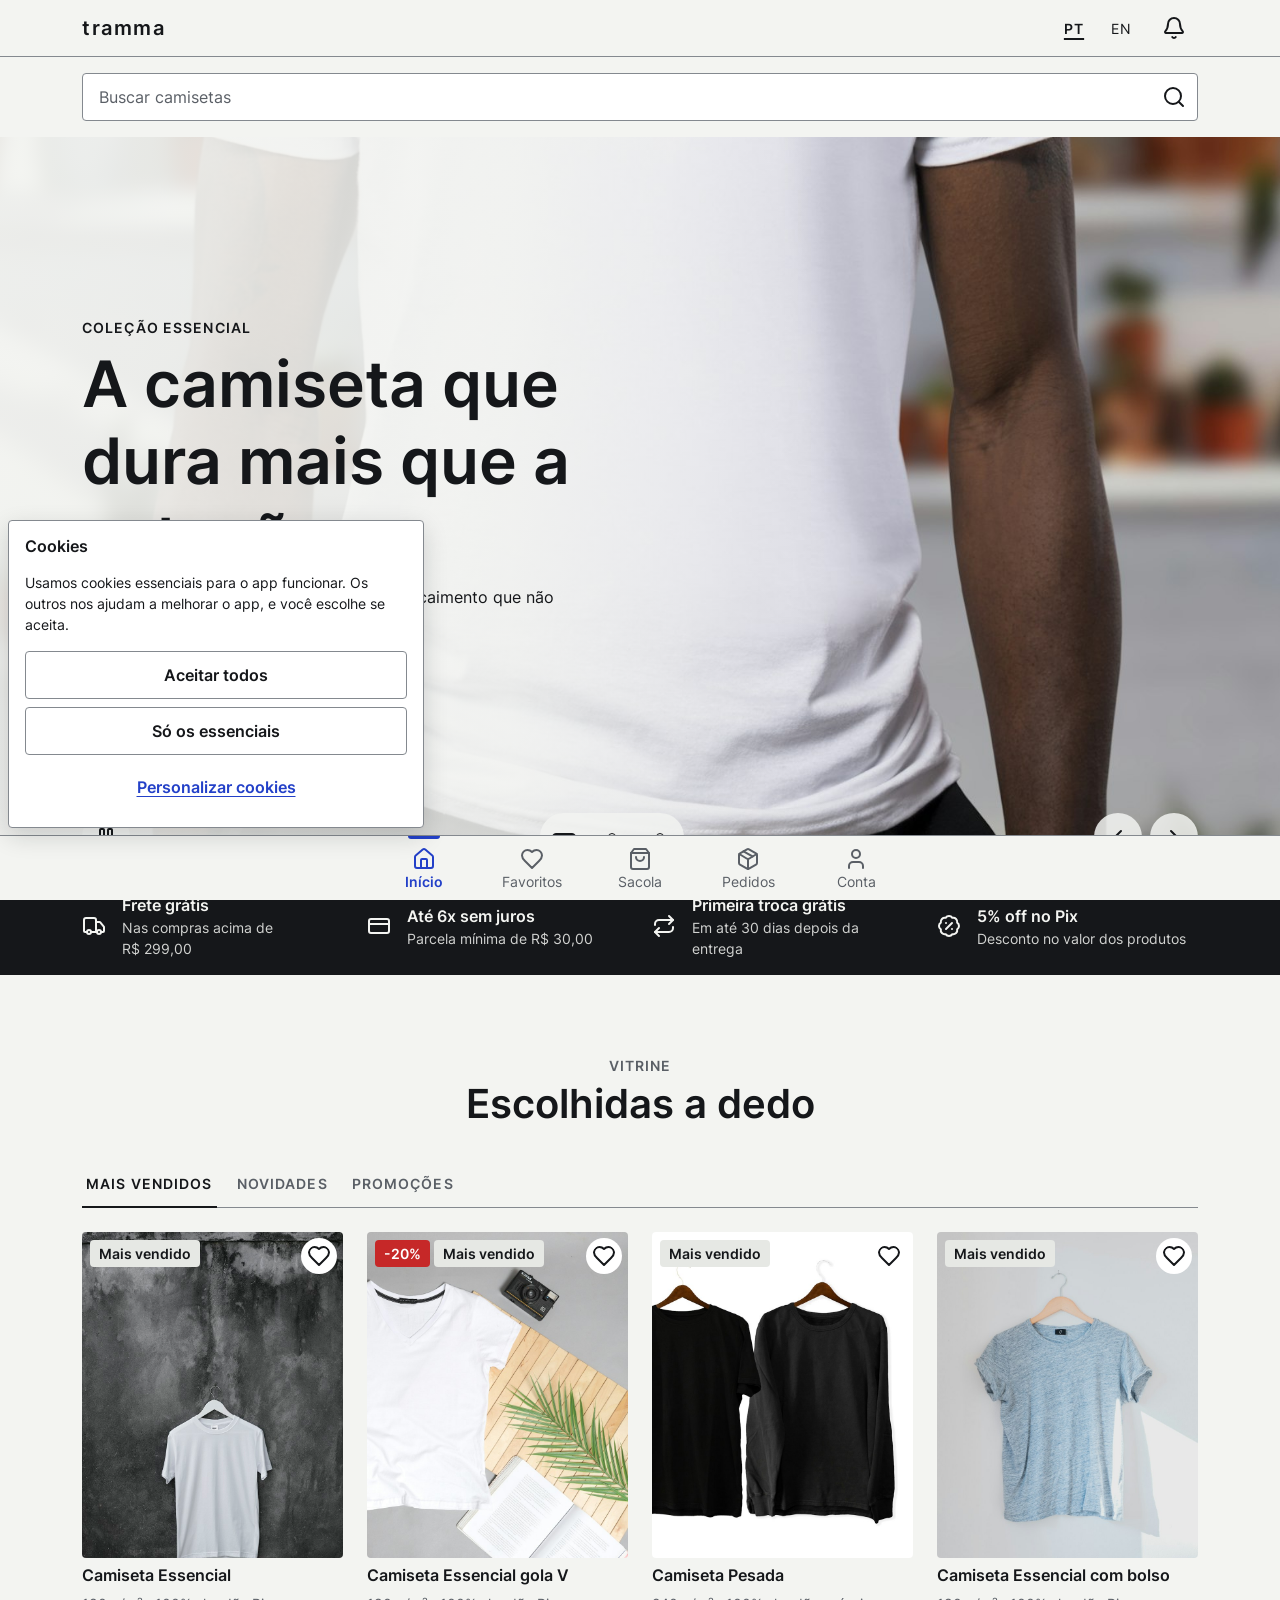
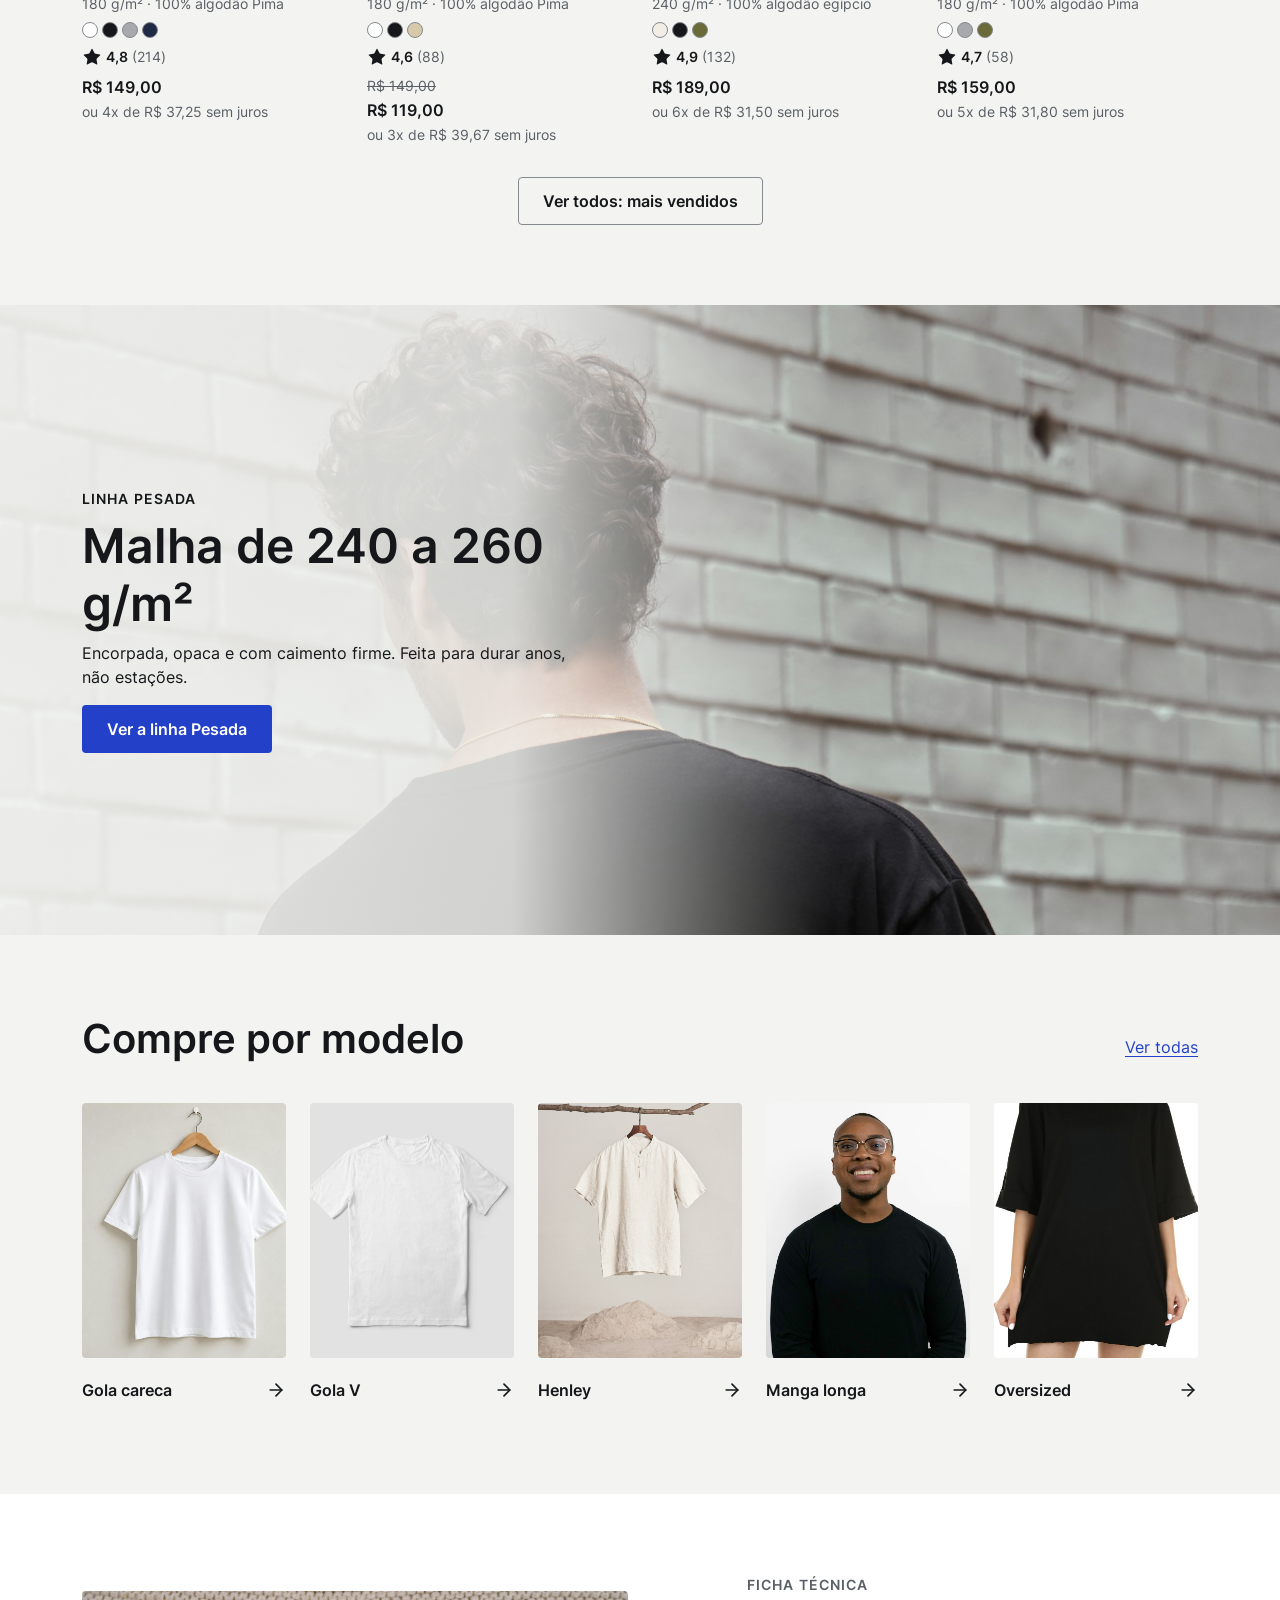
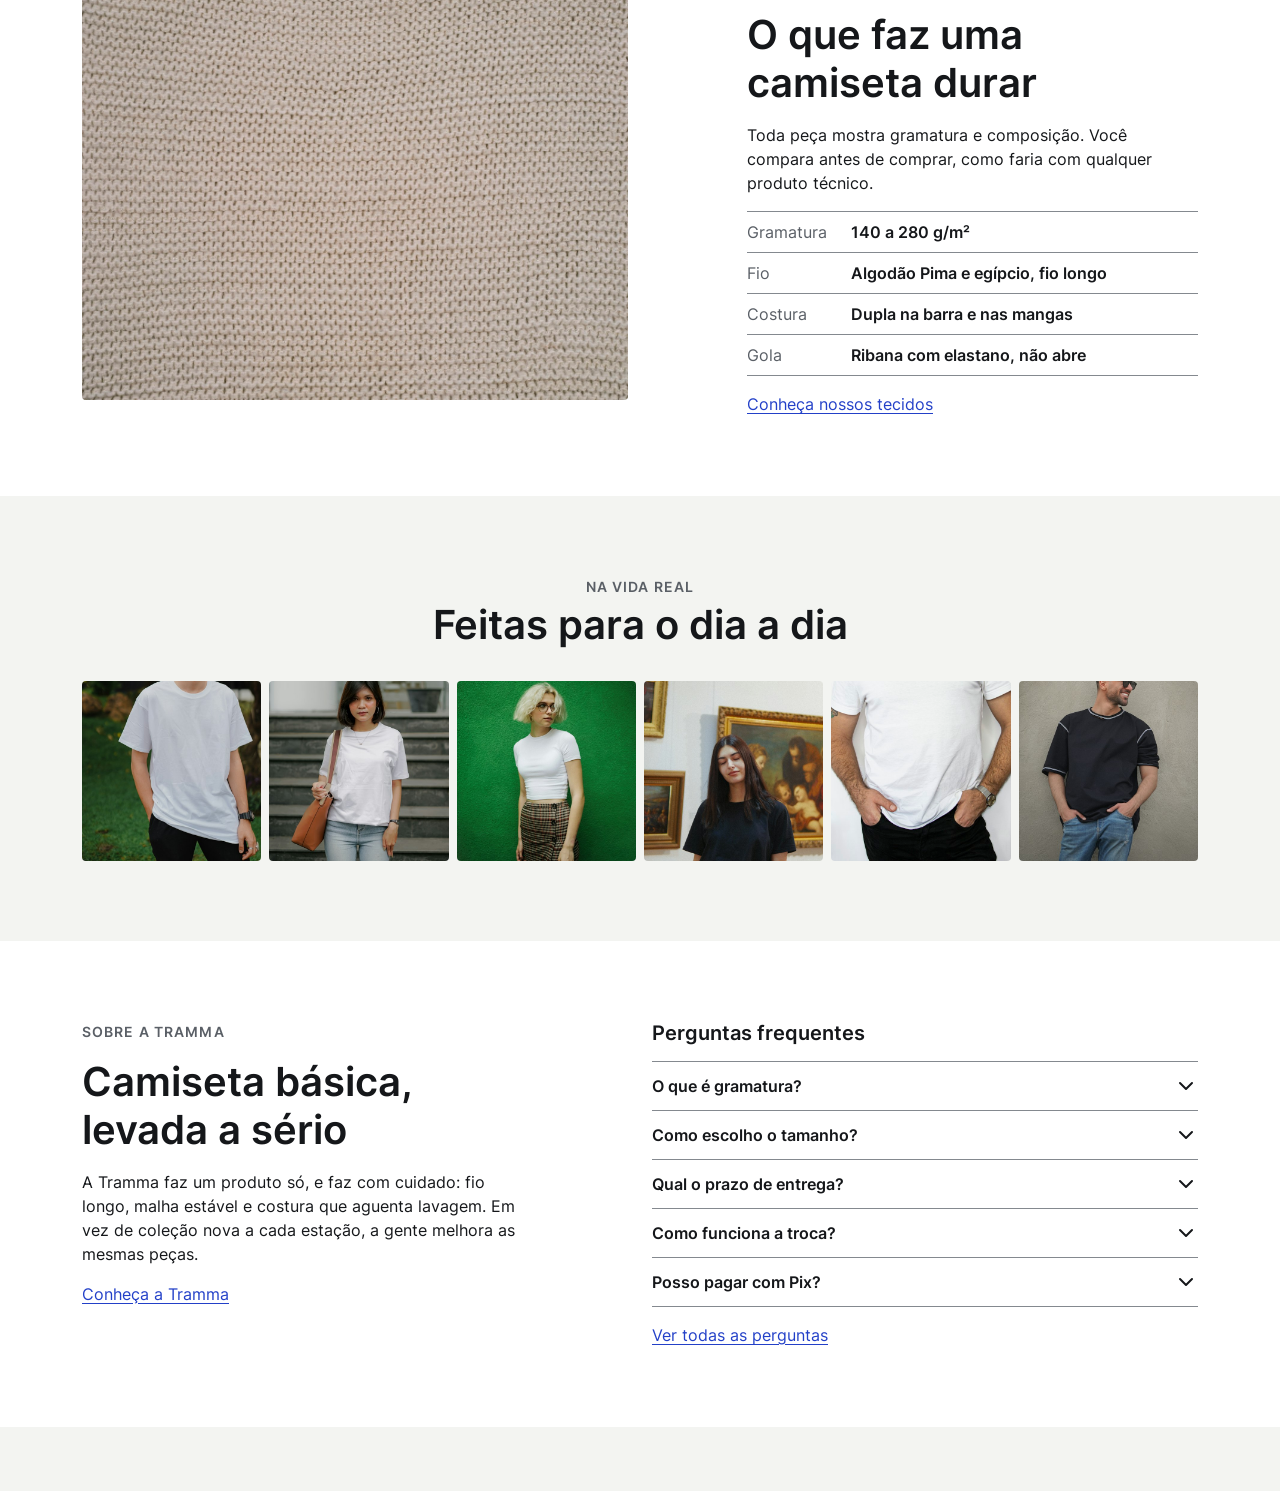
==== commit 761d8dcb: "app: home dentro da moldura do app Barra superior, aviso de conexão (offline) e bottom nav. O miolo " ====
--- a/app/index.html
+++ b/app/index.html
@@ -2,248 +2,304 @@
 <html lang="pt-BR">
 <head>
   <meta charset="utf-8">
-  <!-- viewport-fit=cover: o app usa a tela toda e respeita as áreas seguras (env(safe-area-inset-*)) -->
+  <!-- viewport-fit=cover: o app ocupa a tela toda, inclusive atrás do
+       entalhe e da barra de gestos. As áreas seguras (env(safe-area-inset-*))
+       são compensadas no app.css, para nada ficar escondido atrás delas. -->
   <meta name="viewport" content="width=device-width, initial-scale=1, viewport-fit=cover">
-  <meta name="theme-color" content="#2E4699">
-  <title>Tramma</title>
-  <meta name="description" content="Versão aplicativo da Tramma, loja fictícia de camisetas para fins didáticos.">
-  <!-- Mesmo design system do site: arquivos idênticos -->
+  <title data-i18n="app.meta.title">Tramma | App</title>
+  <meta name="description" content="Versão app da Tramma, loja fictícia de camisetas básicas premium, criada para aulas." data-i18n-attr="content:app.meta.description">
+
+  <!-- Ordem dos estilos: tokens → base → componentes → página → moldura do app.
+       Os quatro primeiros são cópias idênticas dos arquivos do site.
+       O app.css vem por último: ele só acrescenta o que é do app. -->
   <link rel="stylesheet" href="css/tokens.css">
   <link rel="stylesheet" href="css/base.css">
-  <link rel="stylesheet" href="css/atomos.css">
-  <link rel="stylesheet" href="css/moleculas.css">
-  <link rel="stylesheet" href="css/organismos.css">
-  <!-- Só o que é do app -->
+  <link rel="stylesheet" href="css/components.css">
+  <link rel="stylesheet" href="css/home.css">
   <link rel="stylesheet" href="css/app.css">
+
+  <!-- Foto que ainda não existe vira placeholder (igual ao site). -->
+  <script>
+    document.addEventListener("error", function (e) {
+      var img = e.target;
+      if (img.tagName === "IMG" && !img.dataset.fallback) {
+        img.dataset.fallback = "true";
+        img.src = "img/placeholder.svg";
+      }
+    }, true);
+  </script>
 </head>
-<body>
-  <a class="pular-link" href="#conteudo">Pular para o conteúdo</a>
-
-  <div class="app">
-    <!-- Barra superior fixa: botão voltar (telas empilhadas) + título da tela atual -->
-    <header class="app-barra">
-      <button class="botao-icone app-barra__voltar" type="button" id="voltar" aria-label="Voltar" hidden>
-        <svg class="icone" aria-hidden="true"><use href="#icone-seta-esquerda"></use></svg>
-      </button>
-      <h1 class="app-barra__titulo" id="titulo-tela" tabindex="-1">Tramma</h1>
-    </header>
-
-    <!-- As telas. Navegação por #hash: funciona no file:// e o botão voltar do navegador também. -->
-    <main class="telas" id="conteudo">
-
-      <!-- ABA: INÍCIO -->
-      <section class="tela" data-tela="inicio" data-titulo="Tramma" aria-labelledby="titulo-tela">
-        <div class="boas-vindas pilha pilha--8">
-          <p class="heading-2">A básica, feita para durar</p>
-          <p class="texto-fraco">Frete grátis acima de R$ 299 e troca em até 30 dias.</p>
-        </div>
-        <section class="pilha" aria-labelledby="inicio-categorias">
-          <h2 class="heading-3" id="inicio-categorias">Categorias</h2>
-          <ul class="lista-tags" id="inicio-tags"></ul>
-        </section>
-        <section class="pilha" aria-labelledby="inicio-destaques">
-          <h2 class="heading-3" id="inicio-destaques">Mais vendidas</h2>
-          <ul class="lista-produtos" id="inicio-lista"></ul>
-        </section>
-      </section>
-
-      <!-- ABA: BUSCAR -->
-      <section class="tela" data-tela="buscar" data-titulo="Buscar" aria-labelledby="titulo-tela" hidden>
-        <form class="busca" role="search" id="form-busca">
-          <label class="visualmente-oculto" for="app-busca">Buscar camisetas</label>
-          <div class="busca__campo">
-            <svg class="icone" aria-hidden="true"><use href="#icone-busca"></use></svg>
-            <input class="input" id="app-busca" type="search" placeholder="Buscar camisetas" autocomplete="off">
-          </div>
-        </form>
-        <ul class="lista-tags" id="buscar-tags" aria-label="Categorias"></ul>
-        <div class="secao__cabecalho" style="display:flex;justify-content:space-between;align-items:center">
-          <p class="texto-fraco" id="buscar-contagem" aria-live="polite"></p>
-          <button class="botao botao--secundario botao--p" type="button" data-abrir="sheet-filtros">
-            <svg class="icone" aria-hidden="true"><use href="#icone-filtro"></use></svg>Filtrar
-          </button>
-        </div>
-        <ul class="lista-produtos" id="buscar-lista"></ul>
-      </section>
-
-      <!-- EMPILHADA: PRODUTO -->
-      <section class="tela tela--com-acao" data-tela="produto" data-titulo="Produto" aria-labelledby="titulo-tela" hidden>
-        <div class="produto-app__imagem">
-          <div class="ilustracao" id="produto-imagem">
-            <svg viewBox="0 0 200 200" aria-hidden="true"><path d="M70 30 L50 38 L20 62 L34 88 L52 78 L52 175 L148 175 L148 78 L166 88 L180 62 L150 38 L130 30 C124 42 112 48 100 48 C88 48 76 42 70 30 Z"/></svg>
-          </div>
-        </div>
-        <div class="pilha pilha--8">
-          <div id="produto-badge"></div>
-          <h2 class="heading-1" id="produto-nome"></h2>
-          <div id="produto-rating"></div>
-          <div id="produto-preco"></div>
-        </div>
-        <fieldset class="grupo seletor">
-          <legend class="grupo__titulo">Cor: <span class="texto-fraco" id="produto-cor-nome"></span></legend>
-          <div class="seletor__opcoes" id="produto-cores"></div>
-        </fieldset>
-        <section class="pilha pilha--8" aria-labelledby="produto-detalhes">
-          <h3 id="produto-detalhes">Detalhes</h3>
-          <p id="produto-descricao"></p>
-          <dl class="ficha" id="produto-ficha"></dl>
-        </section>
-        <!-- Ação principal sempre à mão, acima da bottom nav -->
-        <div class="barra-acao">
-          <button class="botao botao--primario botao--g botao--largura-total" type="button" data-abrir="sheet-tamanho">
-            <svg class="icone" aria-hidden="true"><use href="#icone-sacola"></use></svg>Escolher tamanho
-          </button>
-        </div>
-      </section>
-
-      <!-- ABA: SACOLA -->
-      <section class="tela" data-tela="sacola" data-titulo="Sacola" aria-labelledby="titulo-tela" hidden>
-        <ul class="lista-sacola" id="sacola-lista"></ul>
-        <div class="vazio pilha" id="sacola-vazia" hidden>
-          <p class="heading-3">Sua sacola está vazia</p>
-          <p class="texto-fraco">Escolha uma camiseta e ela aparece aqui.</p>
-          <div><a class="botao botao--primario" href="#buscar">Ver camisetas</a></div>
-        </div>
-        <section class="resumo-pedido" id="sacola-resumo" aria-labelledby="sacola-resumo-titulo">
-          <h2 class="heading-3" id="sacola-resumo-titulo">Resumo do pedido</h2>
-          <dl>
-            <div class="resumo-pedido__linha"><dt>Subtotal</dt><dd id="sacola-subtotal"></dd></div>
-            <div class="resumo-pedido__linha"><dt>Frete</dt><dd id="sacola-frete"></dd></div>
+<body class="app">
+  <!-- Sprite de ícones: Lucide (lucide.dev), licença ISC.
+       Copyright (c) Lucide Contributors 2022; partes (c) Cole Bemis 2013-2022 (Feather, MIT).
+       Fica dentro do HTML porque <use> com arquivo externo não funciona em file://.
+       Igual ao do site, menos o "menu" e mais os ícones da moldura do app. -->
+  <svg width="0" height="0" style="position:absolute" aria-hidden="true" focusable="false">
+    <symbol id="i-arrow-right" viewBox="0 0 24 24"><path d="M5 12h14"/><path d="m12 5 7 7-7 7"/></symbol>
+    <symbol id="i-badge-percent" viewBox="0 0 24 24"><path d="M3.85 8.62a4 4 0 0 1 4.78-4.77 4 4 0 0 1 6.74 0 4 4 0 0 1 4.78 4.78 4 4 0 0 1 0 6.74 4 4 0 0 1-4.77 4.78 4 4 0 0 1-6.75 0 4 4 0 0 1-4.78-4.77 4 4 0 0 1 0-6.76Z"/><path d="m15 9-6 6"/><path d="M9 9h.01"/><path d="M15 15h.01"/></symbol>
+    <symbol id="i-credit-card" viewBox="0 0 24 24"><rect width="20" height="14" x="2" y="5" rx="2"/><line x1="2" x2="22" y1="10" y2="10"/></symbol>
+    <symbol id="i-repeat" viewBox="0 0 24 24"><path d="m17 2 4 4-4 4"/><path d="M3 11v-1a4 4 0 0 1 4-4h14"/><path d="m7 22-4-4 4-4"/><path d="M21 13v1a4 4 0 0 1-4 4H3"/></symbol>
+    <symbol id="i-truck" viewBox="0 0 24 24"><path d="M14 18V6a2 2 0 0 0-2-2H4a2 2 0 0 0-2 2v11a1 1 0 0 0 1 1h2"/><path d="M15 18H9"/><path d="M19 18h2a1 1 0 0 0 1-1v-3.65a1 1 0 0 0-.22-.624l-3.48-4.35A1 1 0 0 0 17.52 8H14"/><circle cx="17" cy="18" r="2"/><circle cx="7" cy="18" r="2"/></symbol>
+    <symbol id="i-check" viewBox="0 0 24 24"><path d="M20 6 9 17l-5-5"/></symbol>
+    <symbol id="i-chevron-down" viewBox="0 0 24 24"><path d="m6 9 6 6 6-6"/></symbol>
+    <symbol id="i-chevron-left" viewBox="0 0 24 24"><path d="m15 18-6-6 6-6"/></symbol>
+    <symbol id="i-chevron-right" viewBox="0 0 24 24"><path d="m9 18 6-6-6-6"/></symbol>
+    <symbol id="i-circle-alert" viewBox="0 0 24 24"><circle cx="12" cy="12" r="10"/><line x1="12" x2="12" y1="8" y2="12"/><line x1="12" x2="12.01" y1="16" y2="16"/></symbol>
+    <symbol id="i-heart" viewBox="0 0 24 24"><path d="M19 14c1.49-1.46 3-3.21 3-5.5A5.5 5.5 0 0 0 16.5 3c-1.76 0-3 .5-4.5 2-1.5-1.5-2.74-2-4.5-2A5.5 5.5 0 0 0 2 8.5c0 2.3 1.5 4.05 3 5.5l7 7Z"/></symbol>
+    <symbol id="i-pause" viewBox="0 0 24 24"><rect x="14" y="4" width="4" height="16" rx="1"/><rect x="6" y="4" width="4" height="16" rx="1"/></symbol>
+    <symbol id="i-play" viewBox="0 0 24 24"><polygon points="6 3 20 12 6 21 6 3"/></symbol>
+    <symbol id="i-search" viewBox="0 0 24 24"><circle cx="11" cy="11" r="8"/><path d="m21 21-4.3-4.3"/></symbol>
+    <symbol id="i-shopping-bag" viewBox="0 0 24 24"><path d="M6 2 3 6v14a2 2 0 0 0 2 2h14a2 2 0 0 0 2-2V6l-3-4Z"/><path d="M3 6h18"/><path d="M16 10a4 4 0 0 1-8 0"/></symbol>
+    <symbol id="i-star" viewBox="0 0 24 24"><path d="M11.525 2.295a.53.53 0 0 1 .95 0l2.31 4.679a2.123 2.123 0 0 0 1.595 1.16l5.166.756a.53.53 0 0 1 .294.904l-3.736 3.638a2.123 2.123 0 0 0-.611 1.878l.882 5.14a.53.53 0 0 1-.771.56l-4.618-2.428a2.122 2.122 0 0 0-1.973 0L6.396 21.01a.53.53 0 0 1-.77-.56l.881-5.139a2.122 2.122 0 0 0-.611-1.879L2.16 9.795a.53.53 0 0 1 .294-.906l5.165-.755a2.122 2.122 0 0 0 1.597-1.16z"/></symbol>
+    <symbol id="i-user" viewBox="0 0 24 24"><path d="M19 21v-2a4 4 0 0 0-4-4H9a4 4 0 0 0-4 4v2"/><circle cx="12" cy="7" r="4"/></symbol>
+    <symbol id="i-x" viewBox="0 0 24 24"><path d="M18 6 6 18"/><path d="m6 6 12 12"/></symbol>
+    <symbol id="i-bell" viewBox="0 0 24 24"><path d="M10.268 21a2 2 0 0 0 3.464 0"/><path d="M3.262 15.326A1 1 0 0 0 4 17h16a1 1 0 0 0 .74-1.673C19.41 13.956 18 12.499 18 8A6 6 0 0 0 6 8c0 4.499-1.411 5.956-2.738 7.326"/></symbol>
+    <symbol id="i-house" viewBox="0 0 24 24"><path d="M15 21v-8a1 1 0 0 0-1-1h-4a1 1 0 0 0-1 1v8"/><path d="M3 10a2 2 0 0 1 .709-1.528l7-5.999a2 2 0 0 1 2.582 0l7 5.999A2 2 0 0 1 21 10v9a2 2 0 0 1-2 2H5a2 2 0 0 1-2-2z"/></symbol>
+    <symbol id="i-package" viewBox="0 0 24 24"><path d="M11 21.73a2 2 0 0 0 2 0l7-4A2 2 0 0 0 21 16V8a2 2 0 0 0-1-1.73l-7-4a2 2 0 0 0-2 0l-7 4A2 2 0 0 0 3 8v8a2 2 0 0 0 1 1.73z"/><path d="M12 22V12"/><path d="m3.3 7 7.703 4.734a2 2 0 0 0 1.994 0L20.7 7"/><path d="m7.5 4.27 9 5.15"/></symbol>
+    <symbol id="i-wifi-off" viewBox="0 0 24 24"><path d="M12 20h.01"/><path d="M8.5 16.429a5 5 0 0 1 7 0"/><path d="M5 12.859a10 10 0 0 1 5.17-2.69"/><path d="M19 12.859a10 10 0 0 0-2.007-1.523"/><path d="M2 8.82a15 15 0 0 1 4.177-2.643"/><path d="M22 8.82a15 15 0 0 0-11.288-3.764"/><path d="m2 2 20 20"/></symbol>
+  </svg>
+
+  <!-- Primeiro item da página: quem navega pelo teclado pula a barra superior. -->
+  <a class="skip-link" href="#main" data-i18n="skip">Pular para o conteúdo</a>
+
+  <!-- ===== Barra superior do app (app-bar) =====
+       Fica presa no topo. Na home ela não tem "voltar": a home é a raiz
+       da aba Início. As telas internas ganham o botão voltar à esquerda.
+       O aviso de conexão mora dentro dela, para ficar preso junto. -->
+  <header class="app-bar">
+    <div class="app-bar__row container">
+      <a class="logo" href="index.html" aria-label="Tramma, página inicial" data-i18n-attr="aria-label:logo.label">tramma</a>
+      <div class="app-bar__actions">
+        <!-- Seletor de idioma: o mesmo componente do site. Fica aqui até a
+             tela Conta existir; lá é onde a maioria dos apps põe essa escolha. -->
+        <div class="language-switcher" id="language-switcher" role="group" aria-label="Idioma" data-i18n-attr="aria-label:language.label">
+          <a class="language-switcher__option" href="?lang=pt" data-lang="pt" hreflang="pt-BR" lang="pt-BR">PT<span class="sr-only">, Português</span></a>
+          <a class="language-switcher__option" href="?lang=en" data-lang="en" hreflang="en" lang="en">EN<span class="sr-only">, English</span></a>
+        </div>
+        <a class="button" data-variant="ghost" data-size="icon" href="notificacoes.html" aria-label="Notificações" data-i18n-attr="aria-label:app.notifications">
+          <svg class="icon" aria-hidden="true" focusable="false"><use href="#i-bell"></use></svg>
+        </a>
+      </div>
+    </div>
+
+    <!-- Aviso de conexão (offline-banner). A região role="status" fica
+         sempre no HTML, vazia: assim o leitor de tela anuncia quando o
+         aviso entra. Se ela nascesse junto com o aviso, o anúncio poderia
+         se perder. Preenchida pelo app.js. -->
+    <div id="connection-status" role="status"></div>
+  </header>
+
+  <!-- ===== Conteúdo ===== -->
+  <!-- tabindex="-1": permite mandar o foco para cá por JS, sem entrar na ordem do Tab. -->
+  <main id="main" class="home" tabindex="-1">
+    <!-- O h1 existe para o leitor de tela e para a hierarquia de títulos.
+         Visualmente, a marca já está no cabeçalho. -->
+    <h1 class="sr-only" data-i18n="home.h1">Tramma, camisetas básicas premium</h1>
+
+    <!-- Região que anuncia "Carregando produtos…" ao leitor de tela. -->
+    <p class="sr-only" id="loading-status" role="status"></p>
+
+    <div class="container home-top">
+      <form class="search" role="search" action="busca.html" method="get">
+        <label class="sr-only" for="home-search" data-i18n="search.label">Buscar produtos</label>
+        <input class="input" id="home-search" name="q" type="search" placeholder="Buscar camisetas" autocomplete="off" data-i18n-attr="placeholder:search.placeholder">
+        <button type="submit" class="button search__submit" data-variant="ghost" data-size="icon" aria-label="Buscar" data-i18n-attr="aria-label:search.submit">
+          <svg class="icon" aria-hidden="true" focusable="false"><use href="#i-search"></use></svg>
+        </button>
+      </form>
+
+      <!-- "Olá, Ana": o texto vem do dicionário, montado pelo home.js. -->
+      <p class="home-greeting" id="greeting" hidden></p>
+
+    </div>
+
+    <!-- Slider principal (carousel), na largura toda da tela. Montado pelo home.js.
+         data-theme="light": o texto fica sobre fotos claras, então o slider é sempre claro. -->
+    <section class="carousel" id="hero" data-theme="light" aria-roledescription="carrossel" aria-label="Destaques"
+             data-i18n-attr="aria-roledescription:carousel.roledescription;aria-label:carousel.label"></section>
+
+    <!-- Faixa de benefícios: fixa, sem rolar sozinha. Montada pelo home.js. -->
+    <section class="benefit-strip" aria-label="Benefícios" data-i18n-attr="aria-label:benefits.label">
+      <ul class="container benefit-strip__list" id="benefits-list" role="list"></ul>
+    </section>
+
+    <!-- Estado error-load: aparece no lugar das seções de produto. -->
+    <div class="container home-error-wrap">
+      <div class="alert" data-variant="destructive" id="home-error" role="alert" hidden>
+        <svg class="icon" aria-hidden="true" focusable="false"><use href="#i-circle-alert"></use></svg>
+        <p class="alert__title" data-i18n="error.title">Não foi possível carregar os produtos</p>
+        <div class="alert__body">
+          <p data-i18n="error.text">Verifique sua conexão e tente de novo.</p>
+          <button type="button" class="button" data-variant="outline" id="home-retry" data-i18n="error.retry">Tentar de novo</button>
+        </div>
+      </div>
+    </div>
+
+    <!-- Vitrine com abas. As abas e os painéis são montados pelo home.js. -->
+    <section class="band" id="showcase" aria-labelledby="showcase-title">
+      <div class="container">
+        <div class="section-head section-head--center">
+          <p class="eyebrow" data-i18n="showcase.eyebrow">Vitrine</p>
+          <h2 id="showcase-title" data-i18n="showcase.title">Escolhidas a dedo</h2>
+        </div>
+        <div class="tabs" id="showcase-tabs">
+          <div class="tabs__list" role="tablist" aria-labelledby="showcase-title"></div>
+          <div id="showcase-panels"></div>
+        </div>
+        <div class="section-foot">
+          <a class="button" data-variant="outline" id="showcase-all" href="loja.html" data-i18n="showcase.all">Ver todos os produtos</a>
+        </div>
+      </div>
+    </section>
+
+    <!-- Banner de campanha, na largura toda. Montado pelo home.js. -->
+    <section class="campaign-banner" id="campaign" data-theme="light" aria-labelledby="campaign-title"></section>
+
+    <!-- Mosaico de categorias. -->
+    <section class="band" aria-labelledby="categories-title">
+      <div class="container">
+        <div class="section-head">
+          <h2 id="categories-title" data-i18n="categories.title">Compre por modelo</h2>
+          <a href="loja.html"><span data-i18n="categories.all">Ver todas</span><span class="sr-only" data-i18n="categories.allHidden"> as camisetas</span></a>
+        </div>
+        <ul class="category-grid" id="categories-list" role="list"></ul>
+      </div>
+    </section>
+
+    <!-- Bloco "Ficha técnica": conteúdo fixo, não depende da carga. -->
+    <section class="band" data-tone="card" aria-labelledby="spec-title">
+      <div class="container spec-block">
+        <div class="spec-block__media">
+          <img src="img/fotos/tecido.jpg" alt="Detalhe aproximado de uma malha de algodão em tom cru" width="800" height="600" loading="lazy" data-i18n-attr="alt:spec.alt">
+        </div>
+        <div class="spec-block__content">
+          <p class="eyebrow" data-i18n="spec.eyebrow">Ficha técnica</p>
+          <h2 id="spec-title" data-i18n="spec.title">O que faz uma camiseta durar</h2>
+          <p data-i18n="spec.text">Toda peça mostra gramatura e composição. Você compara antes de comprar, como faria com qualquer produto técnico.</p>
+          <dl class="spec-list">
+            <dt data-i18n="spec.weight">Gramatura</dt><dd data-i18n="spec.weightValue">140 a 280 g/m²</dd>
+            <dt data-i18n="spec.yarn">Fio</dt><dd data-i18n="spec.yarnValue">Algodão Pima e egípcio, fio longo</dd>
+            <dt data-i18n="spec.seam">Costura</dt><dd data-i18n="spec.seamValue">Dupla na barra e nas mangas</dd>
+            <dt data-i18n="spec.collar">Gola</dt><dd data-i18n="spec.collarValue">Ribana com elastano, não abre</dd>
           </dl>
-          <hr class="divisor divisor--forte">
-          <p class="resumo-pedido__linha resumo-pedido__total"><span>Total</span><span id="sacola-total"></span></p>
-          <a class="botao botao--primario botao--g botao--largura-total" href="#checkout">Finalizar compra</a>
-        </section>
-      </section>
-
-      <!-- EMPILHADA: CHECKOUT (versão curta para o app) -->
-      <section class="tela" data-tela="checkout" data-titulo="Finalizar compra" aria-labelledby="titulo-tela" hidden>
-        <div class="alerta alerta--info">
-          <svg class="icone" aria-hidden="true"><use href="#icone-info"></use></svg>
-          <div><p class="alerta__titulo">Loja fictícia</p><p class="alerta__texto">Nada é cobrado. Use dados inventados.</p></div>
-        </div>
-        <form class="pilha pilha--24" id="form-checkout" novalidate>
-          <div class="campo">
-            <label class="campo__label" for="ck-nome">Nome completo</label>
-            <p class="campo__erro" id="ck-nome-erro" hidden></p>
-            <input class="input" id="ck-nome" autocomplete="name" aria-describedby="ck-nome-erro">
-          </div>
-          <div class="campo">
-            <label class="campo__label" for="ck-email">E-mail</label>
-            <p class="campo__erro" id="ck-email-erro" hidden></p>
-            <input class="input" id="ck-email" type="email" autocomplete="email" aria-describedby="ck-email-erro">
-          </div>
-          <div class="campo campo--curto">
-            <label class="campo__label" for="ck-cep">CEP</label>
-            <p class="campo__dica" id="ck-cep-dica">Somente números</p>
-            <p class="campo__erro" id="ck-cep-erro" hidden></p>
-            <input class="input" id="ck-cep" inputmode="numeric" autocomplete="postal-code" maxlength="9" aria-describedby="ck-cep-dica ck-cep-erro">
-          </div>
-          <fieldset class="grupo">
-            <legend class="grupo__titulo">Pagamento</legend>
-            <label class="opcao"><input class="radio" type="radio" name="ck-pagamento" value="pix" checked> Pix</label>
-            <label class="opcao"><input class="radio" type="radio" name="ck-pagamento" value="boleto"> Boleto</label>
-          </fieldset>
-          <p class="resumo-pedido__linha resumo-pedido__total"><span>Total</span><span id="checkout-total"></span></p>
-          <button class="botao botao--primario botao--g botao--largura-total" type="submit">Confirmar pedido</button>
-        </form>
-      </section>
-
-      <!-- EMPILHADA: CONFIRMADO -->
-      <section class="tela" data-tela="confirmado" data-titulo="Pedido confirmado" aria-labelledby="titulo-tela" hidden>
-        <div class="alerta alerta--sucesso">
-          <svg class="icone" aria-hidden="true"><use href="#icone-sucesso"></use></svg>
-          <div><p class="alerta__titulo">Pedido confirmado</p><p class="alerta__texto">Obrigado! Em uma loja real, a confirmação chegaria por e-mail.</p></div>
-        </div>
-        <div><a class="botao botao--secundario botao--largura-total" href="#inicio">Voltar ao início</a></div>
-      </section>
-
-      <!-- ABA: CONTA -->
-      <section class="tela" data-tela="conta" data-titulo="Conta" aria-labelledby="titulo-tela" hidden>
-        <fieldset class="grupo">
-          <legend class="grupo__titulo">Tema</legend>
-          <label class="opcao"><input class="radio" type="radio" name="tema" value="sistema" checked> Igual ao sistema</label>
-          <label class="opcao"><input class="radio" type="radio" name="tema" value="light"> Claro</label>
-          <label class="opcao"><input class="radio" type="radio" name="tema" value="dark"> Escuro</label>
-        </fieldset>
-        <hr class="divisor">
-        <p class="texto-fraco">Tramma é uma loja fictícia, criada para aulas de design de interfaces.</p>
-        <p><a href="../site/index.html">Abrir a versão site</a></p>
-      </section>
-    </main>
-
-    <!-- ORGANISMO: bottom nav -->
-    <nav class="bottom-nav" aria-label="Principal">
-      <ul>
-        <li><a href="#inicio" data-aba="inicio">
-          <svg class="icone" aria-hidden="true"><use href="#icone-inicio"></use></svg>Início</a></li>
-        <li><a href="#buscar" data-aba="buscar">
-          <svg class="icone" aria-hidden="true"><use href="#icone-busca"></use></svg>Buscar</a></li>
-        <li><a href="#sacola" data-aba="sacola">
-          <svg class="icone" aria-hidden="true"><use href="#icone-sacola"></use></svg>Sacola
-          <span class="header__contador" data-contador-sacola aria-hidden="true"></span>
-          <span class="visualmente-oculto" data-rotulo-sacola></span></a></li>
-        <li><a href="#conta" data-aba="conta">
-          <svg class="icone" aria-hidden="true"><use href="#icone-usuario"></use></svg>Conta</a></li>
-      </ul>
-    </nav>
-  </div>
-
-  <!-- ORGANISMO: bottom sheet de tamanho -->
-  <dialog class="bottom-sheet" id="sheet-tamanho" aria-labelledby="sheet-tamanho-titulo">
-    <div class="bottom-sheet__alca" aria-hidden="true"></div>
-    <div class="bottom-sheet__cabecalho">
-      <h2 class="heading-3" id="sheet-tamanho-titulo">Escolha o tamanho</h2>
-      <button class="botao-icone" type="button" data-fechar aria-label="Fechar">
-        <svg class="icone" aria-hidden="true"><use href="#icone-fechar"></use></svg>
-      </button>
+          <a href="sobre.html" data-i18n="spec.link">Conheça nossos tecidos</a>
+        </div>
+      </div>
+    </section>
+
+    <!-- Só logged. -->
+    <section class="band" id="recommended" aria-labelledby="recommended-title" hidden>
+      <div class="container">
+        <div class="section-head">
+          <h2 id="recommended-title" data-i18n="recommended.title">Recomendados para você</h2>
+        </div>
+        <ul class="rail" role="list"></ul>
+      </div>
+    </section>
+
+    <!-- Só aparece se houver produtos vistos. -->
+    <section class="band" id="recently-viewed" aria-labelledby="recently-viewed-title" hidden>
+      <div class="container">
+        <div class="section-head">
+          <h2 id="recently-viewed-title" data-i18n="recent.title">Vistos recentemente</h2>
+        </div>
+        <ul class="rail" role="list"></ul>
+      </div>
+    </section>
+
+    <!-- Na vida real: galeria de fotos. -->
+    <section class="band gallery" aria-labelledby="gallery-title">
+      <div class="container">
+        <div class="section-head section-head--center">
+          <p class="eyebrow" data-i18n="gallery.eyebrow">Na vida real</p>
+          <h2 id="gallery-title" data-i18n="gallery.title">Feitas para o dia a dia</h2>
+        </div>
+        <ul class="gallery__list" id="gallery-list" role="list"></ul>
+      </div>
+    </section>
+
+    <!-- Sobre a Tramma e perguntas frequentes. -->
+    <section class="band" data-tone="card" aria-labelledby="about-title">
+      <div class="container about">
+        <div class="about__text">
+          <p class="eyebrow" data-i18n="about.eyebrow">Sobre a Tramma</p>
+          <h2 id="about-title" data-i18n="about.title">Camiseta básica, levada a sério</h2>
+          <p data-i18n="about.text">A Tramma faz um produto só, e faz com cuidado: fio longo, malha estável e costura que aguenta lavagem. Em vez de coleção nova a cada estação, a gente melhora as mesmas peças.</p>
+          <a href="sobre.html" data-i18n="about.link">Conheça a Tramma</a>
+        </div>
+        <div class="about__faq">
+          <h2 class="about__faq-title" data-i18n="faq.title">Perguntas frequentes</h2>
+          <div id="faq-list"></div>
+          <a href="perguntas.html" data-i18n="faq.all">Ver todas as perguntas</a>
+        </div>
+      </div>
+    </section>
+  </main>
+
+  <!-- ===== Avisos (toast) ===== -->
+  <div class="toast-region" id="toast-region" aria-live="polite"></div>
+
+  <!-- ===== Consentimento de cookies (E4) ===== -->
+  <section class="cookie-banner" id="cookie-banner" aria-labelledby="cookie-title" hidden>
+    <h2 class="cookie-banner__title" id="cookie-title" data-i18n="cookies.title">Cookies</h2>
+    <p class="cookie-banner__text" data-i18n="app.cookies.text">Usamos cookies essenciais para o app funcionar. Os outros nos ajudam a melhorar o app, e você escolhe se aceita.</p>
+    <div class="cookie-banner__actions">
+      <button type="button" class="button" data-variant="outline" data-consent="all" data-i18n="cookies.all">Aceitar todos</button>
+      <button type="button" class="button" data-variant="outline" data-consent="essential" data-i18n="cookies.essential">Só os essenciais</button>
+      <a class="button" data-variant="link" href="cookies.html" data-i18n="cookies.customize">Personalizar cookies</a>
     </div>
-    <form class="pilha pilha--24" id="form-tamanho" novalidate>
-      <fieldset class="grupo seletor" aria-describedby="erro-tamanho">
-        <legend class="visualmente-oculto">Tamanho</legend>
-        <p class="campo__erro" id="erro-tamanho" hidden>
-          <svg class="icone icone--sm" aria-hidden="true"><use href="#icone-erro"></use></svg>Escolha um tamanho para continuar
-        </p>
-        <div class="seletor__opcoes" id="produto-tamanhos"></div>
-      </fieldset>
-      <button class="botao botao--primario botao--g botao--largura-total" type="submit">
-        <svg class="icone" aria-hidden="true"><use href="#icone-sacola"></use></svg>Adicionar à sacola
-      </button>
-    </form>
-  </dialog>
-
-  <!-- ORGANISMO: bottom sheet de filtros -->
-  <dialog class="bottom-sheet" id="sheet-filtros" aria-labelledby="sheet-filtros-titulo">
-    <div class="bottom-sheet__alca" aria-hidden="true"></div>
-    <div class="bottom-sheet__cabecalho">
-      <h2 class="heading-3" id="sheet-filtros-titulo">Filtrar</h2>
-      <button class="botao-icone" type="button" data-fechar aria-label="Fechar filtros">
-        <svg class="icone" aria-hidden="true"><use href="#icone-fechar"></use></svg>
-      </button>
-    </div>
-    <form class="pilha pilha--24" id="form-filtros" style="overflow-y:auto">
-      <fieldset class="grupo">
-        <legend class="grupo__titulo">Modelagem</legend>
-        <label class="opcao"><input class="checkbox" type="checkbox" name="modelagem" value="Regular"> Regular</label>
-        <label class="opcao"><input class="checkbox" type="checkbox" name="modelagem" value="Ajustada"> Ajustada</label>
-        <label class="opcao"><input class="checkbox" type="checkbox" name="modelagem" value="Ampla"> Ampla</label>
-      </fieldset>
-      <fieldset class="grupo">
-        <legend class="grupo__titulo">Ordenar por</legend>
-        <label class="opcao"><input class="radio" type="radio" name="ordem" value="relevancia" checked> Relevância</label>
-        <label class="opcao"><input class="radio" type="radio" name="ordem" value="menor-preco"> Menor preço</label>
-        <label class="opcao"><input class="radio" type="radio" name="ordem" value="maior-preco"> Maior preço</label>
-      </fieldset>
-      <button class="botao botao--primario botao--g botao--largura-total" type="button" data-fechar>Ver resultados</button>
-      <button class="botao botao--terciario" type="reset">Limpar filtros</button>
-    </form>
-  </dialog>
-
-  <div class="toast" id="toast" role="status"></div>
-
-  <script src="js/icones.js"></script>
-  <script src="js/produtos.js"></script>
-  <script src="js/comum.js"></script>
+  </section>
+
+  <!-- ===== Bottom nav =====
+       As 5 seções principais do app, sempre à mão do polegar.
+       Ícone e texto juntos: ícone sozinho obriga a adivinhar.
+       aria-current="page" diz ao leitor de tela qual é a aba atual;
+       no visual, a aba atual tem cor, peso e um traço (não só a cor). -->
+  <nav class="bottom-nav" aria-label="Principal" data-i18n-attr="aria-label:nav.main">
+    <ul class="bottom-nav__list" role="list">
+      <li>
+        <a class="bottom-nav__item" href="index.html" aria-current="page">
+          <svg class="icon" aria-hidden="true" focusable="false"><use href="#i-house"></use></svg>
+          <span data-i18n="app.home">Início</span>
+        </a>
+      </li>
+      <li>
+        <a class="bottom-nav__item" href="favoritos.html">
+          <svg class="icon" aria-hidden="true" focusable="false"><use href="#i-heart"></use></svg>
+          <span data-i18n="favorites">Favoritos</span>
+        </a>
+      </li>
+      <li>
+        <!-- data-bag-link: o mesmo contador da sacola do site (components.js).
+             O aria-label ("Sacola, 2 itens") começa pelo texto visível. -->
+        <a class="bottom-nav__item counter-anchor" href="sacola.html" data-bag-link aria-label="Sacola, vazia">
+          <svg class="icon" aria-hidden="true" focusable="false"><use href="#i-shopping-bag"></use></svg>
+          <span data-i18n="bag">Sacola</span>
+          <span class="counter" aria-hidden="true" hidden>0</span>
+        </a>
+      </li>
+      <li>
+        <a class="bottom-nav__item" href="pedidos.html">
+          <svg class="icon" aria-hidden="true" focusable="false"><use href="#i-package"></use></svg>
+          <span data-i18n="app.orders">Pedidos</span>
+        </a>
+      </li>
+      <li>
+        <a class="bottom-nav__item" href="conta.html">
+          <svg class="icon" aria-hidden="true" focusable="false"><use href="#i-user"></use></svg>
+          <span data-i18n="app.account">Conta</span>
+        </a>
+      </li>
+    </ul>
+  </nav>
+
+  <!-- Scripts: dados → persistência → idioma → componentes → página → moldura do app.
+       Os cinco primeiros são cópias idênticas dos arquivos do site. -->
+  <script src="js/data.js"></script>
+  <script src="js/store.js"></script>
+  <script src="js/i18n.js"></script>
+  <script src="js/components.js"></script>
+  <script src="js/home.js"></script>
   <script src="js/app.js"></script>
 </body>
 </html>
--- a/app/css/tokens.css
+++ b/app/css/tokens.css
@@ -1,308 +1,230 @@
-/* =========================================================================
-   TRAMMA — TOKENS
-   Fonte da verdade: design-system/tokens.md (os mesmos nomes do Figma).
-   Variável do Figma "color/text/strong"  →  custom property "--color-text-strong".
-
+/* =====================================================================
+   Tramma — tokens do design system
+   ---------------------------------------------------------------------
    Duas camadas:
-   1. PRIMITIVOS: a paleta bruta. Só os tokens semânticos usam estes valores.
-   2. SEMÂNTICOS: o que a interface consome. Componentes NUNCA usam primitivos
-      nem valores fixos; assim, trocar o tema é só trocar o primitivo apontado.
-
-   Este arquivo é idêntico em /site/css e /app/css.
-   ========================================================================= */
-
-
-/* -------------------------------------------------------------------------
-   0. Fonte Inter servida localmente (funciona via file://, sem internet).
-   Só dois pesos: 400 (regular) e 600 (semibold). Licença OFL: fonts/LICENSE.txt
-   font-display: swap mostra o texto com a fonte do sistema enquanto a Inter carrega.
-   ------------------------------------------------------------------------- */
-@font-face {
-  font-family: "Inter";
-  font-weight: 400;
-  font-style: normal;
-  font-display: swap;
-  src: url("../fonts/inter-latin-400.woff2") format("woff2");
-}
-@font-face {
-  font-family: "Inter";
-  font-weight: 600;
-  font-style: normal;
-  font-display: swap;
-  src: url("../fonts/inter-latin-600.woff2") format("woff2");
-}
-
-
-/* -------------------------------------------------------------------------
-   1. PRIMITIVOS (não usar direto nos componentes)
-   ------------------------------------------------------------------------- */
+   1. PRIMITIVOS: a paleta bruta, com nomes de cor e degrau (--neutral-50).
+      Nenhum componente usa primitivo direto.
+   2. SEMÂNTICOS: o papel na interface (--background, --primary...).
+      Os nomes seguem o shadcn/ui e são os mesmos no Figma.
+   Trocar o tema = trocar só os semânticos. Os componentes nem percebem.
+
+   Arquivo compartilhado: é idêntico em site/ e app/.
+   ===================================================================== */
+
 :root {
-  /* Neutros: cinza quente, que lembra algodão cru */
-  --neutro-0: #FFFFFF;
-  --neutro-50: #FAF9F7;
-  --neutro-100: #F2F0EC;
-  --neutro-200: #E4E1DB;
-  --neutro-300: #CBC7BF;
-  --neutro-400: #A29D94;
-  --neutro-500: #7A756C;
-  --neutro-600: #5C5850;
-  --neutro-700: #44413B;
-  --neutro-800: #2E2C29;
-  --neutro-900: #1F1E1C;
-  --neutro-950: #141414;
-  --neutro-1000: #0B0B0A;
-
-  /* Marca: Anil */
-  --anil-50: #EEF1FB;
-  --anil-300: #9DB0EE;
-  --anil-700: #2E4699;
-  --anil-900: #1C2440;
-
-  /* Status (100 e 700 no light; 300 e 900 no dark) */
-  --vermelho-100: #FDECEA;
-  --vermelho-300: #F4A39B;
-  --vermelho-700: #B42318;
-  --vermelho-900: #3D1512;
-  --ambar-100: #FDF3DC;
-  --ambar-300: #E8C26B;
-  --ambar-700: #8A5A00;
-  --ambar-900: #33240A;
-  --verde-100: #E6F4EA;
-  --verde-300: #8FD3A3;
-  --verde-700: #1E7A3C;
-  --verde-900: #12301B;
-  --petroleo-100: #E2F4F6;
-  --petroleo-300: #7FD0DA;
-  --petroleo-700: #0E6E7A;
-  --petroleo-900: #0F2E33;
-
-  /* Estrela de avaliação */
-  --ouro-300: #F5C451;
-  --ouro-500: #B7791F;
-
-  /* Transparências (camadas de hover, press e overlay) */
-  --alfa-escuro-06: rgba(20, 20, 20, 0.06);
-  --alfa-escuro-12: rgba(20, 20, 20, 0.12);
-  --alfa-escuro-50: rgba(20, 20, 20, 0.50);
-  --alfa-claro-08: rgba(255, 255, 255, 0.08);
-  --alfa-claro-16: rgba(255, 255, 255, 0.16);
-  --alfa-preto-64: rgba(0, 0, 0, 0.64);
-}
-
-
-/* -------------------------------------------------------------------------
-   2. SEMÂNTICOS — TEMA LIGHT (padrão)
-   Contrastes calculados (WCAG 2.1) estão em design-system/tokens.md.
-   ------------------------------------------------------------------------- */
-:root {
+  /* ---------- Primitivos: neutros levemente frios ---------- */
+  --neutral-0:   #FFFFFF;
+  --neutral-50:  #F3F4F1;
+  --neutral-75:  #ECEDEA;
+  --neutral-100: #E6E8E4;
+  --neutral-200: #CDD0CC;
+  --neutral-300: #A3A8AE;
+  --neutral-400: #84898F;
+  --neutral-500: #63686F;
+  --neutral-600: #5A5F66;
+  --neutral-800: #23262A;
+  --neutral-850: #1A1D20;
+  --neutral-900: #15171A;
+  --neutral-950: #111315;
+
+  /* ---------- Primitivos: cobalto (a única cor de marca) ---------- */
+  --cobalt-300: #8FA2FF;
+  --cobalt-600: #2340C8;
+  --cobalt-700: #1A31A0;
+  --cobalt-950: #0B0D12;
+
+  /* ---------- Primitivos: status ---------- */
+  --red-300:   #FF8A80;
+  --red-600:   #C62828;
+  --green-300: #6FD08C;
+  --green-700: #1E7A3C;
+
+  /* ---------- Tipografia ---------- */
+  /* Só Inter, só dois pesos. A hierarquia vem de tamanho e peso, não de fontes diferentes. */
+  --font-sans: "Inter", system-ui, -apple-system, "Segoe UI", Roboto, sans-serif;
+  --font-weight-regular: 400;
+  --font-weight-semibold: 600;
+
+  /* Escala em rem: respeita o tamanho de fonte que a pessoa escolheu no navegador.
+     O menor tamanho é 14px; nada menor, por legibilidade. */
+  --text-sm:   0.875rem; /* 14px */
+  --text-base: 1rem;     /* 16px */
+  --text-lg:   1.25rem;  /* 20px */
+  --text-xl:   1.5rem;   /* 24px */
+  --text-2xl:  2rem;     /* 32px */
+  --text-3xl:  2.5rem;   /* 40px */
+  /* Tamanhos de vitrine: só em títulos de slider e de banner. */
+  --text-4xl:  3rem;     /* 48px */
+  --text-5xl:  4rem;     /* 64px */
+
+  /* Rótulos curtos em caixa alta (abas, eyebrows, benefícios):
+     o espaço extra entre letras compensa a caixa alta, que fica apertada. */
+  --tracking-wide: 0.08em;
+
+  --leading-tight: 1.2;  /* títulos */
+  --leading-normal: 1.5; /* texto corrido */
+
+  /* ---------- Espaço: grade de 8px (o 4 é só para ajustes finos) ---------- */
+  --space-1: 0.25rem; /* 4  */
+  --space-2: 0.5rem;  /* 8  */
+  --space-3: 1rem;    /* 16 */
+  --space-4: 1.5rem;  /* 24 */
+  --space-5: 2rem;    /* 32 */
+  --space-6: 2.5rem;  /* 40 */
+  --space-7: 3rem;    /* 48 */
+  --space-8: 4rem;    /* 64 */
+  --space-9: 5rem;    /* 80: entre seções no desktop */
+  --space-10: 6rem;   /* 96 */
+
+  /* ---------- Forma ---------- */
+  --radius: 4px;          /* direção "Ficha técnica": cantos pequenos, precisos */
+  --radius-full: 999px;   /* contador da sacola e indicadores do slider */
+
+  /* ---------- Movimento ---------- */
+  --duration: 200ms;
+  --duration-slide: 600ms; /* deslize do slider: mais lento, para o olho acompanhar */
+  --ease: cubic-bezier(0.2, 0, 0, 1);
+
+  /* ---------- Camadas (z-index) ---------- */
+  /* Nomeadas para ninguém inventar "z-index: 9999" no meio do código. */
+  --z-header: 10;
+  --z-sheet: 20;
+  --z-toast: 30;
+
+  /* ---------- Layout: valores do Bootstrap 5 ----------
+     Usamos só os números do Bootstrap (não a biblioteca), para o código
+     e a grade do Figma falarem a mesma língua de um padrão de mercado.
+
+     | Faixa          | Quebra | Tela a partir de | Container | Colunas no Figma |
+     | Mobile         | xs     | 0                | 100%      | 4                |
+     | Mobile grande  | sm     | 576px            | 540px     | 4                |
+     | Tablet         | md     | 768px            | 720px     | 8                |
+     | Laptop         | lg     | 992px            | 960px     | 12               |
+     | Desktop        | xl     | 1200px           | 1140px    | 12               |
+     | Desktop grande | xxl    | 1400px           | 1320px    | 12               |
+
+     As quebras não viram variável porque CSS não aceita var() dentro de
+     @media. Elas aparecem escritas em cada @media, sempre estes 5 valores. */
+  --gutter: 1.5rem;                         /* 24px entre colunas (Bootstrap) */
+  --container-padding: calc(var(--gutter) / 2); /* 12px de cada lado (Bootstrap) */
+  --container-sm: 540px;
+  --container-md: 720px;
+  --container-lg: 960px;
+  --container-xl: 1140px;
+  --container-xxl: 1320px;
+
+  --target-min: 48px;      /* alvo de toque mínimo (regra do projeto) */
+}
+
+/* =====================================================================
+   SEMÂNTICOS — tema claro (padrão)
+   Contraste verificado (WCAG 2.1), no fundo onde cada par aparece:
+   foreground/background 16,27 · foreground/card 17,96
+   muted-foreground/card 6,43 · muted-foreground/muted 5,22
+   primary/card 7,96 · primary/muted 6,45 · primary-foreground/primary 7,96
+   destructive/background 5,09 · destructive-foreground/destructive 5,62
+   success/background 4,87 · success-foreground/success 5,38
+   border/card 3,53 (bordas de controle pedem 3:1)
+   ===================================================================== */
+/* [data-theme="light"] também vale num trecho da página: o slider fica
+   sempre claro, porque o texto dele fica sobre fotos de fundo claro. */
+:root,
+[data-theme="light"] {
   color-scheme: light;
 
-  /* Fundos: sunken < base < raised */
-  --color-background-base: var(--neutro-50);
-  --color-background-raised: var(--neutro-0);
-  --color-background-sunken: var(--neutro-100);
-  --color-background-inverse: var(--neutro-900);
-
-  /* Texto */
-  --color-text-strong: var(--neutro-900);      /* ≥ 14,63:1 */
-  --color-text-weak: var(--neutro-600);        /* ≥ 6,22:1 */
-  --color-text-brand: var(--anil-700);         /* ≥ 7,52:1 — só links e botão terciário */
-  --color-text-inverse: var(--neutro-0);       /* sobre a marca: 8,56:1 */
-  --color-text-disabled: var(--neutro-400);    /* isento de contraste; nunca para conteúdo */
-
-  /* Bordas */
-  --color-stroke-strong: var(--neutro-500);    /* ≥ 4,02:1 — borda de controles */
-  --color-stroke-weak: var(--neutro-200);      /* decorativo (divisores) */
-  --color-stroke-focus: var(--anil-700);       /* anel de foco */
-
-  /* Preenchimentos */
-  --color-fill-brand-strong: var(--anil-700);
-  --color-fill-brand-weak: var(--anil-50);
-  --color-fill-weak: var(--neutro-100);
-  --color-fill-hover: var(--alfa-escuro-06);   /* camada sobre o preenchimento */
-  --color-fill-press: var(--alfa-escuro-12);
-  --color-fill-disabled: var(--neutro-200);
-  --color-fill-overlay: var(--alfa-escuro-50);
-
-  /* Status: strong = texto, ícone e borda; weak = fundo */
-  --color-status-error-strong: var(--vermelho-700);
-  --color-status-error-weak: var(--vermelho-100);
-  --color-status-warning-strong: var(--ambar-700);
-  --color-status-warning-weak: var(--ambar-100);
-  --color-status-success-strong: var(--verde-700);
-  --color-status-success-weak: var(--verde-100);
-  --color-status-info-strong: var(--petroleo-700);
-  --color-status-info-weak: var(--petroleo-100);
-
-  /* Avaliação */
-  --color-rating-star: var(--ouro-500);
-
-  /* Sombras (no light, a sombra é o que mostra a elevação) */
-  --shadow-raised: 0 1px 2px rgba(20, 20, 20, 0.06), 0 2px 8px rgba(20, 20, 20, 0.08);
-  --shadow-overlay: 0 8px 16px rgba(20, 20, 20, 0.10), 0 24px 48px rgba(20, 20, 20, 0.16);
-}
-
-
-/* -------------------------------------------------------------------------
-   3. SEMÂNTICOS — TEMA DARK
-   O mesmo bloco aparece duas vezes:
-   a) quando o sistema do usuário prefere dark E ele não escolheu light na página;
-   b) quando ele escolheu dark pelo botão de tema (data-theme="dark" no <html>).
-   ------------------------------------------------------------------------- */
+  --background: var(--neutral-50);
+  --foreground: var(--neutral-900);
+
+  --card: var(--neutral-0);
+  --card-foreground: var(--neutral-900);
+
+  --muted: var(--neutral-100);
+  --muted-foreground: var(--neutral-600);
+
+  --primary: var(--cobalt-600);
+  --primary-hover: var(--cobalt-700);
+  --primary-foreground: var(--neutral-0);
+
+  --secondary: var(--neutral-100);
+  --secondary-hover: var(--neutral-200);
+  --secondary-foreground: var(--neutral-900);
+
+  --destructive: var(--red-600);
+  --destructive-foreground: var(--neutral-0);
+
+  --success: var(--green-700);
+  --success-foreground: var(--neutral-0);
+
+  --border: var(--neutral-400);
+  --input: var(--neutral-400);
+  --ring: var(--cobalt-600);
+
+  --shadow: 0 8px 24px rgb(21 23 26 / 0.16);
+}
+
+/* =====================================================================
+   SEMÂNTICOS — tema escuro
+   Vale quando o sistema pede escuro, a menos que a pessoa tenha
+   escolhido claro (data-theme="light" no <html>), e sempre que
+   data-theme="dark".
+   Contraste verificado:
+   foreground/card 14,40 · muted-foreground/card 7,07 · muted-foreground/muted 6,34
+   primary/card 7,08 · primary/muted 6,35 · primary-foreground/primary 8,13
+   destructive/background 8,16 · destructive-foreground/destructive 8,51
+   success/background 9,82 · success-foreground/success 10,25 · border/card 3,02
+   ===================================================================== */
 @media (prefers-color-scheme: dark) {
   :root:not([data-theme="light"]) {
     color-scheme: dark;
-    --color-background-base: var(--neutro-950);
-    --color-background-raised: var(--neutro-900);   /* mais alto = mais claro */
-    --color-background-sunken: var(--neutro-1000);
-    --color-background-inverse: var(--neutro-100);
-    --color-text-strong: var(--neutro-100);
-    --color-text-weak: var(--neutro-400);
-    --color-text-brand: var(--anil-300);
-    --color-text-inverse: var(--neutro-950);
-    --color-text-disabled: var(--neutro-600);
-    --color-stroke-strong: var(--neutro-500);
-    --color-stroke-weak: var(--neutro-800);
-    --color-stroke-focus: var(--anil-300);
-    --color-fill-brand-strong: var(--anil-300);
-    --color-fill-brand-weak: var(--anil-900);
-    --color-fill-weak: var(--neutro-800);
-    --color-fill-hover: var(--alfa-claro-08);
-    --color-fill-press: var(--alfa-claro-16);
-    --color-fill-disabled: var(--neutro-800);
-    --color-fill-overlay: var(--alfa-preto-64);
-    --color-status-error-strong: var(--vermelho-300);
-    --color-status-error-weak: var(--vermelho-900);
-    --color-status-warning-strong: var(--ambar-300);
-    --color-status-warning-weak: var(--ambar-900);
-    --color-status-success-strong: var(--verde-300);
-    --color-status-success-weak: var(--verde-900);
-    --color-status-info-strong: var(--petroleo-300);
-    --color-status-info-weak: var(--petroleo-900);
-    --color-rating-star: var(--ouro-300);
-    --shadow-raised: 0 1px 2px rgba(0, 0, 0, 0.40), 0 2px 8px rgba(0, 0, 0, 0.40);
-    --shadow-overlay: 0 8px 16px rgba(0, 0, 0, 0.50), 0 24px 48px rgba(0, 0, 0, 0.60);
+    --background: var(--neutral-950);
+    --foreground: var(--neutral-75);
+    --card: var(--neutral-850);
+    --card-foreground: var(--neutral-75);
+    --muted: var(--neutral-800);
+    --muted-foreground: var(--neutral-300);
+    --primary: var(--cobalt-300);
+    --primary-hover: var(--neutral-75);
+    --primary-foreground: var(--cobalt-950);
+    --secondary: var(--neutral-800);
+    --secondary-hover: var(--neutral-500);
+    --secondary-foreground: var(--neutral-75);
+    --destructive: var(--red-300);
+    --destructive-foreground: var(--cobalt-950);
+    --success: var(--green-300);
+    --success-foreground: var(--cobalt-950);
+    --border: var(--neutral-500);
+    --input: var(--neutral-500);
+    --ring: var(--cobalt-300);
+    --shadow: 0 8px 24px rgb(0 0 0 / 0.5);
   }
 }
 
+/* Mesmo bloco, para quem escolhe o escuro manualmente. */
 :root[data-theme="dark"] {
   color-scheme: dark;
-  --color-background-base: var(--neutro-950);
-  --color-background-raised: var(--neutro-900);
-  --color-background-sunken: var(--neutro-1000);
-  --color-background-inverse: var(--neutro-100);
-  --color-text-strong: var(--neutro-100);
-  --color-text-weak: var(--neutro-400);
-  --color-text-brand: var(--anil-300);
-  --color-text-inverse: var(--neutro-950);
-  --color-text-disabled: var(--neutro-600);
-  --color-stroke-strong: var(--neutro-500);
-  --color-stroke-weak: var(--neutro-800);
-  --color-stroke-focus: var(--anil-300);
-  --color-fill-brand-strong: var(--anil-300);
-  --color-fill-brand-weak: var(--anil-900);
-  --color-fill-weak: var(--neutro-800);
-  --color-fill-hover: var(--alfa-claro-08);
-  --color-fill-press: var(--alfa-claro-16);
-  --color-fill-disabled: var(--neutro-800);
-  --color-fill-overlay: var(--alfa-preto-64);
-  --color-status-error-strong: var(--vermelho-300);
-  --color-status-error-weak: var(--vermelho-900);
-  --color-status-warning-strong: var(--ambar-300);
-  --color-status-warning-weak: var(--ambar-900);
-  --color-status-success-strong: var(--verde-300);
-  --color-status-success-weak: var(--verde-900);
-  --color-status-info-strong: var(--petroleo-300);
-  --color-status-info-weak: var(--petroleo-900);
-  --color-rating-star: var(--ouro-300);
-  --shadow-raised: 0 1px 2px rgba(0, 0, 0, 0.40), 0 2px 8px rgba(0, 0, 0, 0.40);
-  --shadow-overlay: 0 8px 16px rgba(0, 0, 0, 0.50), 0 24px 48px rgba(0, 0, 0, 0.60);
-}
-
-
-/* -------------------------------------------------------------------------
-   4. TIPOGRAFIA
-   Mobile-first: os valores abaixo são os de MOBILE; a partir de 600px
-   entram os de DESKTOP (o tablet usa os de desktop, como no Figma).
-   Alturas de linha sempre múltiplas de 4.
-   ------------------------------------------------------------------------- */
-:root {
-  --font-family-base: "Inter", system-ui, -apple-system, "Segoe UI", Roboto, sans-serif;
-  --font-weight-regular: 400;
-  --font-weight-semibold: 600;
-
-  --font-size-display: 36px;      --font-line-height-display: 44px;    --font-letter-spacing-display: -0.5px;
-  --font-size-heading-1: 28px;    --font-line-height-heading-1: 36px;  --font-letter-spacing-heading-1: -0.25px;
-  --font-size-heading-2: 24px;    --font-line-height-heading-2: 32px;  --font-letter-spacing-heading-2: 0;
-  --font-size-heading-3: 20px;    --font-line-height-heading-3: 28px;  --font-letter-spacing-heading-3: 0;
-  --font-size-body-lg: 18px;      --font-line-height-body-lg: 28px;    --font-letter-spacing-body-lg: 0;
-  --font-size-body: 16px;         --font-line-height-body: 24px;       --font-letter-spacing-body: 0;
-  --font-size-small: 14px;        --font-line-height-small: 20px;      --font-letter-spacing-small: 0;
-}
-
-@media (min-width: 600px) {
-  :root {
-    --font-size-display: 48px;    --font-line-height-display: 56px;
-    --font-size-heading-1: 36px;  --font-line-height-heading-1: 44px;
-    --font-size-heading-2: 28px;  --font-line-height-heading-2: 36px;
-  }
-}
-
-
-/* -------------------------------------------------------------------------
-   5. ESPAÇAMENTO, FORMA, LAYOUT E MOVIMENTO
-   ------------------------------------------------------------------------- */
-:root {
-  /* Grade de 8px (o 4 só para ajustes finos) */
-  --space-4: 4px;
-  --space-8: 8px;
-  --space-16: 16px;
-  --space-24: 24px;
-  --space-32: 32px;
-  --space-40: 40px;
-  --space-48: 48px;
-  --space-64: 64px;
-  --space-80: 80px;
-  --space-96: 96px;
-  --space-128: 128px;
-
-  /* Raios: componentes maiores, raios maiores */
-  --radius-4: 4px;
-  --radius-8: 8px;
-  --radius-16: 16px;
-  --radius-full: 9999px;
-
-  /* Bordas e tamanhos */
-  --border-width-1: 1px;
-  --border-width-2: 2px;
-  --size-control-sm: 32px;
-  --size-control-md: 48px;   /* alvo de toque mínimo */
-  --size-control-lg: 56px;
-  --size-icon-sm: 16px;
-  --size-icon-md: 20px;
-  --size-icon-lg: 24px;
-
-  /* Grid: 4 colunas (mobile), 8 (tablet ≥ 600px), 12 (desktop ≥ 1024px).
-     Os breakpoints ficam nas media queries: custom properties não funcionam dentro de @media. */
-  --layout-columns: 4;
-  --layout-gutter: 16px;
-  --layout-margin: 16px;
-  --layout-max-width: 1280px;
-
-  /* Movimento */
-  --motion-duration-fast: 150ms;
-  --motion-duration-base: 250ms;
-  --motion-easing-standard: cubic-bezier(0.2, 0, 0, 1);
-}
-
-@media (min-width: 600px) {
-  :root { --layout-columns: 8; --layout-gutter: 24px; --layout-margin: 32px; }
-}
-@media (min-width: 1024px) {
-  :root { --layout-columns: 12; --layout-margin: 40px; }
-}
-
-/* Quem pede menos movimento no sistema operacional recebe transições instantâneas. */
+  --background: var(--neutral-950);
+  --foreground: var(--neutral-75);
+  --card: var(--neutral-850);
+  --card-foreground: var(--neutral-75);
+  --muted: var(--neutral-800);
+  --muted-foreground: var(--neutral-300);
+  --primary: var(--cobalt-300);
+  --primary-hover: var(--neutral-75);
+  --primary-foreground: var(--cobalt-950);
+  --secondary: var(--neutral-800);
+  --secondary-hover: var(--neutral-500);
+  --secondary-foreground: var(--neutral-75);
+  --destructive: var(--red-300);
+  --destructive-foreground: var(--cobalt-950);
+  --success: var(--green-300);
+  --success-foreground: var(--cobalt-950);
+  --border: var(--neutral-500);
+  --input: var(--neutral-500);
+  --ring: var(--cobalt-300);
+  --shadow: 0 8px 24px rgb(0 0 0 / 0.5);
+}
+
+/* Movimento reduzido: as transições somem para quem pediu isso ao sistema. */
 @media (prefers-reduced-motion: reduce) {
-  :root { --motion-duration-fast: 0ms; --motion-duration-base: 0ms; }
-}
+  :root { --duration: 0ms; --duration-slide: 0ms; }
+}
--- a/app/css/base.css
+++ b/app/css/base.css
@@ -1,157 +1,101 @@
-/* =========================================================================
-   TRAMMA — BASE
-   Reset mínimo, estilos dos elementos HTML e utilitários de layout.
-   Só consome tokens semânticos (tokens.css).
-   ========================================================================= */
+/* =====================================================================
+   Tramma — base
+   Reset mínimo, fonte, tipografia, foco e utilitários de acessibilidade.
+   Só usa tokens semânticos. Arquivo compartilhado (site/ e app/).
+   ===================================================================== */
+
+/* Fonte servida localmente: funciona sem internet e sem servidor (file://).
+   font-display: swap mostra o texto na fonte do sistema enquanto a Inter carrega,
+   para a pessoa nunca ficar olhando para um espaço em branco. */
+@font-face {
+  font-family: "Inter";
+  font-style: normal;
+  font-weight: 400;
+  font-display: swap;
+  src: url("../fonts/inter-400.woff2") format("woff2");
+}
+@font-face {
+  font-family: "Inter";
+  font-style: normal;
+  font-weight: 600;
+  font-display: swap;
+  src: url("../fonts/inter-600.woff2") format("woff2");
+}
 
 /* ---------- Reset mínimo ---------- */
-*,
-*::before,
-*::after {
-  box-sizing: border-box; /* largura inclui padding e borda: mais previsível */
-}
+*, *::before, *::after { box-sizing: border-box; }
 
-* {
-  margin: 0;
-}
+body, h1, h2, h3, p, ul, ol, dl, dd, figure { margin: 0; }
+/* :where() tem especificidade zero: qualquer classe de componente sobrescreve este reset. */
+:where(ul, ol)[role="list"] { padding: 0; list-style: none; }
 
-/* O atributo hidden sempre vence: sem isso, uma classe com display:flex
-   (como .pilha) faria um elemento "escondido" continuar aparecendo. */
-[hidden] {
-  display: none !important;
-}
+img, svg { display: block; max-width: 100%; }
+/* height: auto mantém a proporção quando o CSS muda a largura.
+   Os atributos width/height continuam no HTML para o navegador reservar o espaço antes de a imagem carregar. */
+img { height: auto; }
 
-img,
-svg {
-  display: block;
-  max-width: 100%;
-}
+/* Campos e botões herdam a fonte: por padrão o navegador usa outra. */
+input, button, select, textarea { font: inherit; color: inherit; }
 
-button,
-input,
-select,
-textarea {
-  font: inherit; /* formulários herdam a fonte da página */
-  color: inherit;
-}
-
-/* ---------- Documento ---------- */
+/* ---------- Corpo ---------- */
 html {
+  /* Evita que o iOS aumente o texto sozinho ao girar o celular. */
   -webkit-text-size-adjust: 100%;
-  scroll-behavior: smooth;
-}
-
-@media (prefers-reduced-motion: reduce) {
-  html { scroll-behavior: auto; }
+  text-size-adjust: 100%;
 }
 
 body {
-  min-height: 100vh;
-  background-color: var(--color-background-base);
-  color: var(--color-text-strong);
-  font-family: var(--font-family-base);
-  font-size: var(--font-size-body);
-  line-height: var(--font-line-height-body);
+  font-family: var(--font-sans);
+  font-size: var(--text-base);
   font-weight: var(--font-weight-regular);
-  -webkit-font-smoothing: antialiased;
+  line-height: var(--leading-normal);
+  color: var(--foreground);
+  background: var(--background);
 }
 
-/* ---------- Escala tipográfica ----------
-   As classes têm o mesmo nome dos text styles do Figma.
-   Um estilo pode ser usado pelo tamanho, sem ser título no HTML
-   (ex.: o preço usa .heading-3, mas é um <p>). */
-.display,
-.heading-1,
-.heading-2,
-.heading-3 {
+/* ---------- Títulos ---------- */
+/* Sentence case e alinhados à esquerda. O peso 600 marca o título;
+   o tamanho marca o nível. */
+h1, h2, h3 {
   font-weight: var(--font-weight-semibold);
+  line-height: var(--leading-tight);
 }
+h1 { font-size: var(--text-2xl); }
+h2 { font-size: var(--text-xl); }
+h3 { font-size: var(--text-base); }
 
-.display {
-  font-size: var(--font-size-display);
-  line-height: var(--font-line-height-display);
-  letter-spacing: var(--font-letter-spacing-display);
-}
-.heading-1, h1 {
-  font-size: var(--font-size-heading-1);
-  line-height: var(--font-line-height-heading-1);
-  letter-spacing: var(--font-letter-spacing-heading-1);
-  font-weight: var(--font-weight-semibold);
-}
-.heading-2, h2 {
-  font-size: var(--font-size-heading-2);
-  line-height: var(--font-line-height-heading-2);
-  font-weight: var(--font-weight-semibold);
-}
-.heading-3, h3 {
-  font-size: var(--font-size-heading-3);
-  line-height: var(--font-line-height-heading-3);
-  font-weight: var(--font-weight-semibold);
-}
-.body-lg {
-  font-size: var(--font-size-body-lg);
-  line-height: var(--font-line-height-body-lg);
-}
-.body {
-  font-size: var(--font-size-body);
-  line-height: var(--font-line-height-body);
-}
-.small {
-  font-size: var(--font-size-small);
-  line-height: var(--font-line-height-small);
-}
-.semibold {
-  font-weight: var(--font-weight-semibold);
-}
-.texto-fraco {
-  color: var(--color-text-weak); /* texto de apoio: ainda ≥ 4,5:1 */
-}
+/* ---------- Links ---------- */
+/* Links no meio do texto são sublinhados: a cor sozinha não basta. */
+a { color: var(--primary); text-underline-offset: 0.2em; }
+a:hover { color: var(--primary-hover); }
 
-/* Texto de leitura nunca ocupa a largura toda: 40–80 caracteres por linha. */
-.leitura {
-  max-width: 68ch;
-}
-
-/* ---------- Links ----------
-   Sublinhados por padrão (não dependem só da cor). No hover o sublinhado some:
-   o estado muda pela forma, não apenas pela cor. */
-a {
-  color: var(--color-text-brand);
-  text-decoration: underline;
-  text-underline-offset: 0.2em;
-  border-radius: var(--radius-4); /* arredonda o anel de foco */
-}
-a:hover {
-  text-decoration: none;
-}
-
-/* ---------- Foco visível ----------
-   :focus-visible mostra o anel só para quem navega pelo teclado.
-   Anel de 2px com 2px de afastamento, em todos os elementos interativos. */
+/* ---------- Foco ---------- */
+/* Anel sólido de 2px com 2px de afastamento, em tudo que recebe foco.
+   :focus-visible mostra o anel no teclado e não no toque/clique. */
 :focus-visible {
-  outline: var(--border-width-2) solid var(--color-stroke-focus);
+  outline: 2px solid var(--ring);
   outline-offset: 2px;
 }
 
-/* ---------- Ícones ----------
-   Sprite SVG inserido por js/icones.js. Os ícones herdam a cor do texto (currentColor). */
-.icone {
-  width: var(--size-icon-lg);
-  height: var(--size-icon-lg);
-  flex-shrink: 0;
+/* ---------- Ícones ---------- */
+/* Os ícones vêm do sprite no HTML (<use href="#i-nome">).
+   currentColor faz o ícone ter a cor do texto ao redor. */
+.icon {
+  width: 24px;
+  height: 24px;
+  flex: none;
   fill: none;
   stroke: currentColor;
   stroke-width: 2;
   stroke-linecap: round;
   stroke-linejoin: round;
 }
-.icone--sm { width: var(--size-icon-sm); height: var(--size-icon-sm); }
-.icone--md { width: var(--size-icon-md); height: var(--size-icon-md); }
+.icon[data-size="sm"] { width: 20px; height: 20px; }
 
-/* ---------- Acessibilidade ---------- */
+/* ---------- Utilitários de acessibilidade ---------- */
 
-/* Esconde visualmente, mas mantém para leitores de tela. */
-.visualmente-oculto {
+/* Esconde da tela, mas mantém para o leitor de tela. */
+.sr-only {
   position: absolute;
   width: 1px;
   height: 1px;
@@ -163,47 +107,44 @@
   border: 0;
 }
 
-/* "Pular para o conteúdo": primeiro item focável da página. Aparece ao receber foco. */
-.pular-link {
+/* "Pular para o conteúdo": primeiro item da página. Fica escondido
+   até receber o foco pelo teclado, e aí aparece no topo. */
+.skip-link {
   position: absolute;
-  top: var(--space-8);
-  left: var(--space-8);
-  z-index: 100;
-  padding: var(--space-8) var(--space-16);
-  background-color: var(--color-background-raised);
-  box-shadow: var(--shadow-overlay);
+  top: var(--space-2);
+  left: var(--space-2);
+  z-index: calc(var(--z-toast) + 1);
+  padding: var(--space-2) var(--space-3);
+  background: var(--foreground);
+  color: var(--background);
+  border-radius: var(--radius);
   transform: translateY(-200%);
 }
-.pular-link:focus {
-  transform: none;
-}
+.skip-link:focus { transform: none; color: var(--background); }
 
-/* ---------- Layout ----------
-   .container centraliza o conteúdo com as margens do grid.
-   .grade cria o grid de 4/8/12 colunas definido nos tokens. */
+/* ---------- Container (igual ao .container do Bootstrap) ----------
+   Ocupa a tela toda no celular e ganha largura máxima fixa a partir de
+   cada quebra. O padding lateral é metade do gutter (12px). */
 .container {
   width: 100%;
-  max-width: calc(var(--layout-max-width) + 2 * var(--layout-margin));
   margin-inline: auto;
-  padding-inline: var(--layout-margin);
+  padding-inline: var(--container-padding);
 }
+@media (min-width: 576px)  { .container { max-width: var(--container-sm); } }
+@media (min-width: 768px)  { .container { max-width: var(--container-md); } }
+@media (min-width: 992px)  { .container { max-width: var(--container-lg); } }
+@media (min-width: 1200px) { .container { max-width: var(--container-xl); } }
+@media (min-width: 1400px) { .container { max-width: var(--container-xxl); } }
 
-.grade {
-  display: grid;
-  grid-template-columns: repeat(var(--layout-columns), minmax(0, 1fr));
-  gap: var(--layout-gutter);
+/* Trava a rolagem da página enquanto um painel está aberto. */
+body[data-scroll-lock] { overflow: hidden; }
+
+/* O atributo hidden sempre esconde. Sem isto, um componente com
+   display: flex/grid apareceria mesmo com hidden no HTML. */
+[hidden] { display: none !important; }
+
+/* Rolagem suave nos links internos (ex.: aviso → newsletter), só para quem
+   não pediu menos movimento no sistema. */
+@media (prefers-reduced-motion: no-preference) {
+  html { scroll-behavior: smooth; }
 }
-
-/* Pilha vertical com espaço entre filhos (o espaço vem do token). */
-.pilha { display: flex; flex-direction: column; gap: var(--space-16); }
-.pilha--8 { gap: var(--space-8); }
-.pilha--24 { gap: var(--space-24); }
-.pilha--32 { gap: var(--space-32); }
-
-/* Seções da página: mais espaço entre seções do que dentro delas. */
-.secao {
-  padding-block: var(--space-48);
-}
-@media (min-width: 1024px) {
-  .secao { padding-block: var(--space-80); }
-}
--- a/app/css/components.css
+++ b/app/css/components.css
@@ -0,0 +1,1056 @@
+/* =====================================================================
+   Tramma — componentes
+   ---------------------------------------------------------------------
+   Padrão de nomes (igual ao Figma):
+   - classe = nome do componente:            .button
+   - variante e tamanho = atributos data-*:  data-variant="secondary" data-size="icon"
+     (equivalem às props do shadcn e às propriedades de variante do Figma)
+   - estado = atributo nativo (aria-expanded, aria-invalid, aria-busy,
+     aria-pressed) ou data-state com o vocabulário da especificação
+   - partes internas = componente__parte:    .product-card__price
+   Só usa tokens semânticos. Arquivo compartilhado (site/ e app/).
+   ===================================================================== */
+
+
+/* ---------------------------------------------------------------------
+   BUTTON (shadcn: Button)
+   variant: default | secondary | outline | ghost | link
+   size: default | icon
+   estado submitting: aria-busy="true"
+   Altura mínima de 48px em todos: é o alvo de toque do projeto.
+   --------------------------------------------------------------------- */
+.button {
+  display: inline-flex;
+  align-items: center;
+  justify-content: center;
+  gap: var(--space-2);
+  min-height: var(--target-min);
+  padding: 0 var(--space-4);
+  border: 1px solid transparent;
+  border-radius: var(--radius);
+  font-weight: var(--font-weight-semibold);
+  line-height: 1;
+  text-decoration: none;
+  cursor: pointer;
+  transition: background-color var(--duration) var(--ease),
+              border-color var(--duration) var(--ease),
+              color var(--duration) var(--ease);
+
+  /* default: a ação principal. Um por tela, por isso usa a cor de marca. */
+  background: var(--primary);
+  color: var(--primary-foreground);
+}
+.button:hover { background: var(--primary-hover); color: var(--primary-foreground); }
+
+.button[data-variant="secondary"] { background: var(--secondary); color: var(--secondary-foreground); }
+.button[data-variant="secondary"]:hover { background: var(--secondary-hover); }
+
+/* outline: a borda de 1px tem contraste de 3:1, então o botão é visível sem fundo. */
+.button[data-variant="outline"] { background: transparent; color: var(--foreground); border-color: var(--border); }
+.button[data-variant="outline"]:hover { background: var(--secondary); }
+
+/* ghost: só o ícone ou o texto. Para ações do cabeçalho e de controles. */
+.button[data-variant="ghost"] { background: transparent; color: var(--foreground); }
+.button[data-variant="ghost"]:hover { background: var(--secondary); }
+
+/* link: parece link, mas é botão (faz uma ação, não leva a outra página). */
+.button[data-variant="link"] {
+  min-height: var(--target-min);
+  padding: 0;
+  background: transparent;
+  color: var(--primary);
+  text-decoration: underline;
+  text-underline-offset: 0.2em;
+}
+
+/* icon: quadrado de 48px. Precisa de aria-label, porque não tem texto visível. */
+.button[data-size="icon"] { width: var(--target-min); padding: 0; }
+
+.button[data-width="full"] { width: 100%; }
+
+/* submitting: o botão continua clicável na aparência, mas o JS ignora
+   cliques repetidos. Evitamos "disabled" (regra do projeto): ele some
+   da navegação por teclado e não explica por quê. */
+.button[aria-busy="true"] { cursor: progress; opacity: 0.8; }
+
+
+/* ---------------------------------------------------------------------
+   FIELD: LABEL + INPUT + mensagem (shadcn: Label, Input)
+   Label sempre acima do campo e sempre visível (nunca o placeholder no
+   lugar do label). Erro = borda + ícone + texto, nunca só a cor.
+   --------------------------------------------------------------------- */
+.field { display: grid; gap: var(--space-2); }
+
+.label { font-weight: var(--font-weight-semibold); font-size: var(--text-sm); }
+
+.input {
+  width: 100%;
+  min-height: var(--target-min);
+  padding: 0 var(--space-3);
+  border: 1px solid var(--input);
+  border-radius: var(--radius);
+  background: var(--card);
+  color: var(--foreground);
+  /* 16px: abaixo disso o iOS dá zoom na página quando o campo recebe foco. */
+  font-size: var(--text-base);
+}
+.input::placeholder { color: var(--muted-foreground); }
+
+/* error-invalid / error-empty: borda mais grossa e na cor de erro. */
+.input[aria-invalid="true"] { border: 2px solid var(--destructive); }
+
+.field__error {
+  display: flex;
+  align-items: flex-start;
+  gap: var(--space-2);
+  color: var(--destructive);
+  font-size: var(--text-sm);
+}
+.field__error[hidden] { display: none; }
+
+
+/* ---------------------------------------------------------------------
+   BADGE (shadcn: Badge)
+   variant: default | secondary | destructive | outline
+   Na Tramma, o badge default usa o foreground (preto), não a cor de marca:
+   a cor de marca fica reservada ao que é interativo.
+   O texto do selo diz o que ele significa; a cor só reforça.
+   --------------------------------------------------------------------- */
+.badge {
+  display: inline-flex;
+  align-items: center;
+  padding: 2px var(--space-2);
+  border: 1px solid transparent;
+  border-radius: var(--radius);
+  font-size: var(--text-sm);
+  font-weight: var(--font-weight-semibold);
+  line-height: var(--leading-normal);
+  background: var(--foreground);
+  color: var(--background);
+}
+.badge[data-variant="secondary"] { background: var(--secondary); color: var(--secondary-foreground); }
+.badge[data-variant="destructive"] { background: var(--destructive); color: var(--destructive-foreground); }
+.badge[data-variant="outline"] { background: var(--card); color: var(--foreground); border-color: var(--border); }
+
+
+/* ---------------------------------------------------------------------
+   PRICE
+   normal · promoção (preço antigo riscado) · parcelamento
+   O preço antigo usa <s> e um texto escondido ("de"), para o leitor de
+   tela não ler os dois números como se fossem um só.
+   --------------------------------------------------------------------- */
+.price { display: grid; gap: 2px; }
+.price__current { font-weight: var(--font-weight-semibold); }
+.price__old { color: var(--muted-foreground); font-size: var(--text-sm); }
+.price__installments { color: var(--muted-foreground); font-size: var(--text-sm); }
+
+
+/* ---------------------------------------------------------------------
+   RATING
+   com nota · sem avaliações
+   A estrela é decorativa; a nota vem por extenso no texto escondido.
+   --------------------------------------------------------------------- */
+.rating {
+  display: flex;
+  align-items: center;
+  gap: var(--space-1);
+  font-size: var(--text-sm);
+  color: var(--muted-foreground);
+}
+.rating .icon { fill: currentColor; stroke: none; color: var(--foreground); }
+.rating__value { color: var(--foreground); font-weight: var(--font-weight-semibold); }
+
+
+/* ---------------------------------------------------------------------
+   PRODUCT CARD (base: shadcn Card)
+   Estados: normal, promoção, novo, mais vendido, últimas unidades,
+   esgotado, favoritado ou não, com nota ou sem, com parcelamento,
+   nome longo.
+   O card inteiro é clicável, mas só existe UM link (o nome): o ::after
+   do link cobre o card. Assim o leitor de tela ouve um link só, com o
+   nome do produto, e o botão de favoritar continua separado.
+   --------------------------------------------------------------------- */
+.product-card {
+  position: relative;
+  display: grid;
+  gap: var(--space-2);
+  align-content: start;
+  height: 100%;
+}
+
+.product-card__media {
+  position: relative;
+  overflow: hidden;
+  border-radius: var(--radius);
+  background: var(--muted);
+}
+/* 4:5 é a proporção das fotos finais. O placeholder já ocupa esse espaço,
+   então trocar pela foto não mexe no layout. */
+.product-card__media img { width: 100%; aspect-ratio: 4 / 5; object-fit: cover; }
+
+/* Esgotado: a imagem fica mais clara, mas o que informa é o selo "Esgotado". */
+.product-card[data-state="sold-out"] .product-card__media img { opacity: 0.5; }
+
+.product-card__badges {
+  position: absolute;
+  top: var(--space-2);
+  left: var(--space-2);
+  display: flex;
+  flex-wrap: wrap;
+  gap: var(--space-1);
+  /* Deixa espaço para o botão de favoritar à direita. */
+  max-width: calc(100% - var(--target-min) - var(--space-3));
+}
+
+/* Favoritar: fica acima do ::after do link (z-index) para ser clicável. */
+.product-card__favorite {
+  position: absolute;
+  top: 0;
+  right: 0;
+  z-index: 1;
+}
+/* O ícone fica sobre a foto, que é clara nos dois temas. Um fundo de
+   card atrás garante o contraste do coração no claro e no escuro. */
+.product-card__favorite .icon {
+  box-sizing: content-box;
+  padding: 6px;
+  border-radius: var(--radius-full);
+  background: var(--card);
+  color: var(--foreground);
+}
+.product-card__favorite:hover { background: transparent; }
+.product-card__favorite .icon { transition: fill var(--duration) var(--ease); }
+.product-card__favorite[aria-pressed="true"] .icon { fill: currentColor; }
+
+.product-card__name { font-size: var(--text-base); font-weight: var(--font-weight-semibold); }
+.product-card__link { color: var(--foreground); text-decoration: none; }
+.product-card__link::after { content: ""; position: absolute; inset: 0; }
+.product-card__link:hover { color: var(--foreground); text-decoration: underline; }
+/* O foco vai no link, mas o anel aparece em volta do card inteiro. */
+.product-card__link:focus-visible { outline: none; }
+.product-card__link:focus-visible::after {
+  outline: 2px solid var(--ring);
+  outline-offset: 2px;
+  border-radius: var(--radius);
+}
+
+/* Ficha técnica no card: o dado do tecido é argumento de venda. */
+.product-card__spec { font-size: var(--text-sm); color: var(--muted-foreground); }
+
+
+/* ---------------------------------------------------------------------
+   SKELETON (shadcn: Skeleton)
+   Forma cinza no lugar do conteúdo enquanto ele carrega (estado loading).
+   O pulso some com prefers-reduced-motion.
+   --------------------------------------------------------------------- */
+.skeleton {
+  background: var(--muted);
+  border-radius: var(--radius);
+  animation: skeleton-pulse 1.5s ease-in-out infinite;
+}
+@keyframes skeleton-pulse { 50% { opacity: 0.5; } }
+@media (prefers-reduced-motion: reduce) { .skeleton { animation: none; } }
+
+.skeleton[data-shape="media"] { aspect-ratio: 4 / 5; }
+/* Mesma altura do slider, para a página não pular quando ele carregar. */
+.skeleton[data-shape="hero"] { height: min(80svh, 44rem); min-height: 28rem; border-radius: 0; }
+@media (min-width: 992px) { .skeleton[data-shape="hero"] { height: calc(100svh - 10rem); min-height: 32rem; max-height: 60rem; } }
+.skeleton[data-shape="line"] { height: 1em; }
+.skeleton[data-shape="line-short"] { height: 1em; width: 60%; }
+
+
+/* ---------------------------------------------------------------------
+   ALERT (shadcn: Alert)
+   variant: default | destructive
+   Ícone + título + texto + ação. Usado no estado error-load.
+   --------------------------------------------------------------------- */
+.alert {
+  display: grid;
+  grid-template-columns: auto 1fr;
+  gap: var(--space-2) var(--space-3);
+  padding: var(--space-3);
+  border: 1px solid var(--border);
+  border-radius: var(--radius);
+  background: var(--card);
+}
+.alert[data-variant="destructive"] { border: 2px solid var(--destructive); }
+.alert[data-variant="destructive"] > .icon { color: var(--destructive); }
+.alert__title { font-weight: var(--font-weight-semibold); }
+.alert__body { grid-column: 2; display: grid; gap: var(--space-3); justify-items: start; }
+
+
+/* ---------------------------------------------------------------------
+   TOAST (shadcn: Sonner)
+   sucesso · erro · com ação (undo, entrar...)
+   A região fica sempre no HTML com aria-live="polite": o leitor de tela
+   anuncia o aviso sem interromper o que a pessoa está fazendo.
+   --------------------------------------------------------------------- */
+.toast-region {
+  position: fixed;
+  left: var(--space-3);
+  right: var(--space-3);
+  bottom: var(--space-3);
+  z-index: var(--z-toast);
+  display: grid;
+  gap: var(--space-2);
+  pointer-events: none; /* a região não bloqueia cliques; só o toast recebe */
+}
+.toast {
+  display: flex;
+  align-items: center;
+  gap: var(--space-3);
+  padding: var(--space-2) var(--space-2) var(--space-2) var(--space-3);
+  border-radius: var(--radius);
+  background: var(--foreground);
+  color: var(--background);
+  box-shadow: var(--shadow);
+  pointer-events: auto;
+}
+.toast__message { flex: 1; }
+.toast .icon { color: inherit; }
+/* Botão dentro do toast: herda a cor invertida do toast. */
+.toast .button[data-variant="ghost"] { color: var(--background); text-decoration: underline; }
+.toast .button[data-variant="ghost"]:hover { background: transparent; }
+
+
+/* ---------------------------------------------------------------------
+   SHEET (shadcn: Sheet)
+   Painel lateral. Usa <dialog> nativo com showModal(): o navegador já
+   prende o foco dentro, fecha com Esc e deixa o resto da página inerte.
+   O JS só devolve o foco ao botão que abriu e fecha ao tocar fora.
+   --------------------------------------------------------------------- */
+.sheet {
+  width: min(22rem, 88vw);
+  max-width: none;
+  height: 100%;
+  max-height: none;
+  margin: 0;
+  padding: 0;
+  border: 0;
+  background: var(--card);
+  color: var(--card-foreground);
+  box-shadow: var(--shadow);
+}
+.sheet::backdrop { background: rgb(0 0 0 / 0.5); }
+.sheet[open] { animation: sheet-in var(--duration) var(--ease); }
+@keyframes sheet-in { from { transform: translateX(-100%); } }
+
+.sheet__header {
+  display: flex;
+  align-items: center;
+  justify-content: space-between;
+  padding: var(--space-2) var(--space-2) var(--space-2) var(--space-3);
+  border-bottom: 1px solid var(--border);
+}
+.sheet__title { font-size: var(--text-lg); }
+.sheet__body { padding: var(--space-2) var(--space-3) var(--space-5); display: grid; gap: var(--space-4); }
+
+.sheet__nav { display: grid; }
+.sheet__link {
+  display: flex;
+  align-items: center;
+  min-height: var(--target-min);
+  color: var(--foreground);
+  text-decoration: none;
+  font-weight: var(--font-weight-semibold);
+}
+.sheet__link:hover { color: var(--primary); }
+.sheet__sublink { font-weight: var(--font-weight-regular); padding-left: var(--space-3); }
+.sheet__account { display: grid; gap: var(--space-2); padding-top: var(--space-3); border-top: 1px solid var(--border); }
+.sheet__greeting { color: var(--muted-foreground); }
+/* Idioma no menu: rótulo à esquerda, opções à direita, na mesma linha. */
+.sheet__language {
+  display: flex;
+  align-items: center;
+  justify-content: space-between;
+  padding-top: var(--space-3);
+  border-top: 1px solid var(--border);
+}
+.sheet__label { font-weight: var(--font-weight-semibold); }
+
+
+/* ---------------------------------------------------------------------
+   ACCORDION (shadcn: Accordion)
+   <details>/<summary> nativos: abrem e fecham pelo teclado sem JS e o
+   leitor de tela já anuncia "recolhido/expandido".
+   --------------------------------------------------------------------- */
+.accordion__item { border-bottom: 1px solid var(--border); }
+.accordion__trigger {
+  display: flex;
+  align-items: center;
+  justify-content: space-between;
+  min-height: var(--target-min);
+  font-weight: var(--font-weight-semibold);
+  cursor: pointer;
+  list-style: none; /* esconde o triângulo padrão... */
+}
+.accordion__trigger::-webkit-details-marker { display: none; } /* ...também no Safari */
+.accordion__trigger .icon { transition: transform var(--duration) var(--ease); }
+.accordion__item[open] > .accordion__trigger .icon { transform: rotate(180deg); }
+.accordion__content { padding-bottom: var(--space-3); }
+
+
+/* ---------------------------------------------------------------------
+   ANNOUNCEMENT BAR (faixa de aviso)
+   aviso à esquerda · seletor de idioma à direita
+   Sem estado "fechada": a faixa guarda o seletor de idioma.
+   --------------------------------------------------------------------- */
+.announcement-bar {
+  display: flex;
+  align-items: center;
+  gap: var(--space-2);
+  padding-left: var(--space-3);
+  background: var(--foreground);
+  color: var(--background);
+  font-size: var(--text-sm);
+}
+.announcement-bar__text { flex: 1; }
+/* Link do aviso: mesma cor do texto da faixa, sublinhado, alvo de 48px. */
+.announcement-bar__text a { display: inline-flex; align-items: center; min-height: var(--target-min); color: inherit; text-decoration: underline; }
+.announcement-bar__text a:hover { color: inherit; text-decoration-thickness: 2px; }
+/* O anel de foco padrão (cobalto) quase some no fundo escuro da faixa
+   (2,2:1). Aqui ele usa a cor do texto, com o mesmo contraste do texto. */
+.announcement-bar :focus-visible { outline-color: currentColor; }
+
+
+/* ---------------------------------------------------------------------
+   LANGUAGE SWITCHER (seletor de idioma)
+   idioma atual (aria-current="true") · outro idioma
+   shadcn não tem um componente próprio; a anatomia mais próxima é o
+   Toggle Group. Aqui são links, porque cada idioma é um endereço.
+   A cor vem de quem o contém (faixa escura no site, barra clara no app).
+   --------------------------------------------------------------------- */
+.language-switcher { display: flex; flex: none; }
+.language-switcher__option {
+  display: inline-flex;
+  align-items: center;
+  justify-content: center;
+  min-width: var(--target-min);
+  min-height: var(--target-min);
+  color: inherit;
+  font-size: var(--text-sm);
+  letter-spacing: var(--tracking-wide);
+  text-decoration: none;
+}
+.language-switcher__option:hover { color: inherit; text-decoration: underline; }
+/* Idioma atual: peso e sublinhado grosso. Dois sinais além da cor. */
+.language-switcher__option[aria-current="true"] {
+  font-weight: var(--font-weight-semibold);
+  text-decoration: underline;
+  text-decoration-thickness: 2px;
+  text-underline-offset: 0.3em;
+}
+
+
+/* ---------------------------------------------------------------------
+   SITE HEADER
+   compacto (mobile) · completo (desktop, na próxima etapa)
+   Fica preso no topo para menu, favoritos e sacola estarem sempre à mão.
+   --------------------------------------------------------------------- */
+.site-header {
+  position: sticky;
+  top: 0;
+  z-index: var(--z-header);
+  background: var(--background);
+  border-bottom: 1px solid var(--border);
+}
+.site-header__bar {
+  display: grid;
+  grid-template-columns: 1fr auto 1fr; /* logo sempre no centro */
+  align-items: center;
+  min-height: 56px;
+  /* No celular, o .container dá 12px de margem; os botões de 48px já têm folga interna. */
+}
+.site-header__start { display: flex; }
+.site-header__end { display: flex; justify-content: flex-end; gap: var(--space-1); }
+
+/* Logo provisória: o nome em texto, até existir a marca desenhada. */
+.logo {
+  display: inline-flex;
+  align-items: center;
+  min-height: var(--target-min);
+  color: var(--foreground);
+  font-size: var(--text-lg);
+  font-weight: var(--font-weight-semibold);
+  letter-spacing: 0.08em;
+  text-transform: lowercase;
+  text-decoration: none;
+}
+.logo:hover { color: var(--foreground); }
+
+/* Contador da sacola. Com 0 itens ele não aparece; o número completo
+   ("Sacola, 2 itens") fica no aria-label do link. */
+.counter-anchor { position: relative; }
+.counter {
+  position: absolute;
+  top: 6px;
+  right: 4px;
+  min-width: 20px;
+  height: 20px;
+  padding: 0 4px;
+  border-radius: var(--radius-full);
+  background: var(--primary);
+  color: var(--primary-foreground);
+  font-size: 12px; /* exceção à escala: número curto, de 1 a 2 dígitos */
+  font-weight: var(--font-weight-semibold);
+  line-height: 20px;
+  text-align: center;
+}
+.counter[hidden] { display: none; }
+
+
+/* ---------------------------------------------------------------------
+   SEARCH (campo de busca)
+   Única exceção à regra do label visível: o ícone e o placeholder dizem
+   o que o campo faz, e o label existe para o leitor de tela (sr-only).
+   --------------------------------------------------------------------- */
+.search { position: relative; }
+.search .input { padding-right: var(--target-min); }
+.search__submit { position: absolute; top: 0; right: 0; }
+
+
+/* ---------------------------------------------------------------------
+   CAROUSEL (shadcn: Carousel) — slider principal
+   Segue o padrão Carousel do WAI-ARIA Authoring Practices:
+   - botão de pausar é o primeiro controle;
+   - passa sozinho, mas para com o mouse em cima ou o foco dentro;
+   - com prefers-reduced-motion, começa pausado e troca sem deslizar;
+   - os slides fora de vista ficam com inert (fora do Tab e do leitor
+     de tela), mas continuam no layout para o deslize funcionar;
+   - aria-live="polite" só quando a troca é manual.
+   estados: data-state="playing" | "paused"
+
+   Ocupa a largura toda da tela (sangra para fora do container) e quase
+   a altura toda, como os sliders de loja de moda. O texto fica sobre a
+   foto; por isso o slider usa sempre o tema claro (data-theme="light"
+   no HTML): as fotos são de estúdio, com fundo cinza-claro, nos dois temas.
+   --------------------------------------------------------------------- */
+.carousel {
+  position: relative;
+  overflow: hidden;
+  background: var(--muted);
+  color: var(--foreground);
+}
+
+/* Trilho: os slides ficam lado a lado e o trilho desliza. */
+.carousel__track {
+  display: flex;
+  transition: transform var(--duration-slide) var(--ease);
+}
+.carousel__slide {
+  position: relative;
+  flex: 0 0 100%;
+  height: min(80svh, 44rem);
+  min-height: 28rem;
+}
+
+.carousel__media,
+.carousel__media img {
+  position: absolute;
+  inset: 0;
+  width: 100%;
+  height: 100%;
+  object-fit: cover;
+}
+
+/* O texto se alinha ao container da página, mesmo com o slider sangrando. */
+.carousel__content {
+  position: relative;
+  display: flex;
+  flex-direction: column;
+  justify-content: flex-end;
+  gap: var(--space-2);
+  height: 100%;
+  padding-bottom: calc(var(--target-min) + var(--space-6)); /* espaço para os controles */
+}
+.carousel__content > * { max-width: 32rem; }
+.carousel__eyebrow { font-size: var(--text-sm); font-weight: var(--font-weight-semibold); }
+.carousel__title { font-size: var(--text-3xl); }
+.carousel__content .button { align-self: flex-start; margin-top: var(--space-2); }
+
+/* Controles sobre a foto, na base do slider, alinhados ao container. */
+.carousel__controls {
+  position: absolute;
+  left: 0;
+  right: 0;
+  bottom: var(--space-3);
+  z-index: 1;
+}
+.carousel__controls-inner { display: flex; align-items: center; justify-content: space-between; }
+.carousel__dots { display: flex; }
+
+/* O ponto é pequeno (8px), mas o botão em volta tem 48px: alvo de toque grande. */
+.carousel__dot {
+  display: grid;
+  place-items: center;
+  width: var(--target-min);
+  height: var(--target-min);
+  padding: 0;
+  border: 0;
+  background: transparent;
+  cursor: pointer;
+}
+.carousel__dot::before {
+  content: "";
+  width: 8px;
+  height: 8px;
+  border: 1px solid var(--foreground);
+  border-radius: var(--radius-full);
+  transition: width var(--duration) var(--ease);
+}
+/* Atual: o ponto fica cheio e mais largo. Forma e preenchimento, não só cor. */
+.carousel__dot[aria-current="true"]::before { width: 24px; background: var(--foreground); }
+
+.carousel__nav { display: flex; }
+
+@media (min-width: 992px) {
+  /* Laptop e desktop: altura da janela menos o cabeçalho (cerca de 160px). */
+  .carousel__slide { height: calc(100svh - 10rem); min-height: 32rem; max-height: 60rem; }
+  .carousel__content { justify-content: center; padding-bottom: 0; }
+  .carousel__title { font-size: var(--text-5xl); }
+}
+
+
+/* ---------------------------------------------------------------------
+   COOKIE BANNER (consentimento — LGPD)
+   Recusar é tão fácil quanto aceitar: os dois botões têm o mesmo peso
+   visual. Destacar só o "aceitar" empurraria a pessoa a consentir.
+   --------------------------------------------------------------------- */
+.cookie-banner {
+  position: fixed;
+  left: var(--space-2);
+  right: var(--space-2);
+  bottom: var(--space-2);
+  z-index: var(--z-toast);
+  display: grid;
+  gap: var(--space-3);
+  padding: var(--space-3);
+  border: 1px solid var(--border);
+  border-radius: var(--radius);
+  background: var(--card);
+  box-shadow: var(--shadow);
+}
+.cookie-banner[hidden] { display: none; }
+.cookie-banner__title { font-size: var(--text-base); }
+.cookie-banner__text { font-size: var(--text-sm); }
+.cookie-banner__actions { display: grid; gap: var(--space-2); }
+
+
+/* ---------------------------------------------------------------------
+   SITE FOOTER
+   mobile: grupos de links em accordion · desktop: colunas (próxima etapa)
+   --------------------------------------------------------------------- */
+/* Rodapé preto: o mesmo par invertido da faixa de aviso (fundo foreground,
+   texto background, cerca de 17:1). No tema escuro, o par se inverte junto.
+   Sem margem em cima: a newsletter (faixa branca) encosta no rodapé. */
+.site-footer {
+  padding-block: var(--space-6) var(--space-5);
+  background: var(--foreground);
+  color: var(--background);
+}
+/* Tudo dentro do rodapé herda a cor clara: links, logo, ícones e acordeões. */
+.site-footer a,
+.site-footer .logo,
+.site-footer .accordion__trigger { color: inherit; }
+.site-footer a:hover { color: inherit; text-decoration-thickness: 2px; }
+/* O anel cobalto quase some no fundo escuro: aqui ele usa a cor do texto. */
+.site-footer :focus-visible { outline-color: currentColor; }
+/* Linhas dos acordeões: decorativas, então podem ser mais suaves. */
+.site-footer .accordion__item { border-color: color-mix(in srgb, currentColor 30%, transparent); }
+.site-footer__brand { display: grid; gap: var(--space-2); justify-items: start; }
+.site-footer__brand p { opacity: 0.85; } /* ainda acima de 7:1 */
+.site-footer__inner { display: grid; gap: var(--space-5); }
+.site-footer__links { display: grid; }
+.site-footer__links a {
+  display: flex;
+  align-items: center;
+  min-height: var(--target-min);
+  color: inherit; /* claro, sobre o fundo preto */
+}
+.site-footer__meta { display: grid; gap: var(--space-3); font-size: var(--text-sm); opacity: 0.85; }
+/* Ícones de 48px (alvo de toque) com 8px entre eles. O primeiro recua para
+   alinhar o desenho do ícone com o texto acima. */
+/* O botão ghost usa foreground por padrão; no rodapé, herda a cor clara.
+   No hover, um fundo translúcido da mesma cor marca o alvo. */
+.site-footer .button[data-variant="ghost"] { color: inherit; }
+.site-footer .button[data-variant="ghost"]:hover { background: color-mix(in srgb, currentColor 15%, transparent); color: inherit; }
+.site-footer__social { display: flex; flex-wrap: wrap; gap: var(--space-2); margin-left: calc(-1 * var(--space-2)); }
+
+/* Newsletter */
+.newsletter { display: grid; gap: var(--space-3); }
+.newsletter__title { font-size: var(--text-lg); }
+.newsletter__form { display: grid; gap: var(--space-3); }
+.newsletter__done {
+  display: flex;
+  gap: var(--space-2);
+  align-items: flex-start;
+  padding: var(--space-3);
+  border-radius: var(--radius);
+  background: var(--muted);
+}
+.newsletter__done .icon { color: var(--success); }
+
+/* Newsletter como seção: uma coluna no celular;
+   no desktop, texto à esquerda e formulário à direita (ver a quebra de 768px). */
+.newsletter-band { display: grid; gap: var(--space-4); }
+.newsletter-band__body { display: grid; gap: var(--space-3); align-content: center; }
+.newsletter-band__incentive { font-size: var(--text-lg); font-weight: var(--font-weight-semibold); }
+.newsletter-band__perks { display: grid; gap: var(--space-2); }
+.newsletter-band__perks li { display: flex; align-items: center; gap: var(--space-2); }
+.newsletter-band__perks .icon { color: var(--success); flex: none; }
+/* Formulário direto sobre o fundo da faixa, sem cartão. */
+.newsletter-band__card { display: grid; }
+.newsletter-band__trust { font-size: var(--text-sm); color: var(--muted-foreground); }
+
+
+/* =====================================================================
+   VERSÕES PARA TELAS MAIORES
+   Mobile-first: tudo acima é o celular. Aqui só entra o que muda.
+   Quebras do Bootstrap: 576 (sm) · 768 (md, tablet) · 992 (lg, laptop) · 1200 (xl) · 1400 (xxl)
+   ===================================================================== */
+
+/* Peças do cabeçalho que só existem no desktop.
+   No celular, o cabeçalho fica com menu, logo e sacola (wireframe da home).
+   A faixa de aviso também sai: os benefícios já aparecem no conteúdo, e o
+   seletor de idioma, favoritos e pedidos vão para dentro do menu. */
+.announcement-bar,
+.site-header__search,
+.site-header__search-toggle,
+.site-header__account,
+.site-header__favorites,
+.navigation-menu { display: none; }
+
+@media (min-width: 768px) {
+  /* Faixa de aviso: texto centralizado na largura toda. */
+  .announcement-bar__text { text-align: center; }
+
+  /* Avisos não precisam ocupar a largura toda numa tela grande. */
+  .toast-region { left: auto; width: 24rem; }
+  .cookie-banner { right: auto; width: 26rem; }
+
+  /* Rodapé em colunas: os grupos ficam abertos (o JS cuida do <details>)
+     e o <summary> vira só o título da coluna. */
+  .newsletter-band { grid-template-columns: 1fr 1fr; gap: var(--space-6); align-items: center; }
+  .site-footer nav { display: grid; grid-template-columns: repeat(3, 1fr); gap: var(--space-4); }
+  .site-footer .accordion__item { border-bottom: 0; }
+  .site-footer .accordion__trigger { pointer-events: none; cursor: default; min-height: 0; margin-bottom: var(--space-2); }
+  .site-footer .accordion__trigger .icon { display: none; }
+  .site-footer__links a { min-height: 40px; } /* lista vertical com 8px entre itens */
+}
+
+@media (min-width: 992px) {
+  /* ---------- Cabeçalho completo ---------- */
+  /* Uma linha só: logo · menu (no centro) · busca, conta e ícones. */
+  .site-header__bar {
+    grid-template-columns: auto 1fr auto;
+    gap: var(--gutter);
+    min-height: 72px; /* largura e margens vêm da classe .container no HTML */
+  }
+  .site-header__start { display: none; } /* o menu lateral não é usado no desktop */
+  .site-header__search-toggle { display: inline-flex; }
+
+  /* Busca aberta (data-search="open" no header, posto pelo JS): o campo
+     ocupa a linha inteira e o resto some (sai também do Tab). */
+  .site-header[data-search="open"] .site-header__bar { grid-template-columns: 1fr; }
+  .site-header[data-search="open"] .site-header__bar > :not(.site-header__search) { display: none; }
+  .site-header__search:not([hidden]) { display: flex; align-items: center; gap: var(--space-2); }
+  .site-header__search .search { flex: 1; }
+  .site-header__account { display: inline-flex; padding: 0 var(--space-3); font-weight: var(--font-weight-regular); }
+  .site-header__favorites { display: inline-flex; }
+  .announcement-bar { display: flex; }
+
+  /* ---------- NAVIGATION MENU (shadcn: Navigation Menu) ---------- */
+  .navigation-menu { display: block; justify-self: center; }
+  .navigation-menu__list { display: flex; justify-content: center; gap: var(--space-2); }
+
+  .navigation-menu__link,
+  .navigation-menu__trigger {
+    display: inline-flex;
+    align-items: center;
+    gap: var(--space-1);
+    min-height: var(--target-min);
+    padding: 0 var(--space-3);
+    border: 0;
+    background: none;
+    color: var(--foreground);
+    font-weight: var(--font-weight-semibold);
+    text-decoration: none;
+    cursor: pointer;
+  }
+  .navigation-menu__link:hover,
+  .navigation-menu__trigger:hover { color: var(--primary); }
+  .navigation-menu__trigger .icon { transition: transform var(--duration) var(--ease); }
+  .navigation-menu__trigger[aria-expanded="true"] .icon { transform: rotate(180deg); }
+
+  /* Painel do mega menu: ocupa a largura do cabeçalho, logo abaixo dele.
+     O cabeçalho é sticky (posicionado), então serve de referência ao absolute. */
+  .navigation-menu__content {
+    position: absolute;
+    left: 0;
+    right: 0;
+    top: 100%;
+    display: grid;
+    grid-template-columns: repeat(3, minmax(0, 14rem));
+    justify-content: center;
+    gap: var(--space-6);
+    padding: var(--space-5);
+    border-bottom: 1px solid var(--border);
+    background: var(--card);
+    box-shadow: var(--shadow);
+  }
+  /* display: grid venceria o atributo hidden; isto garante que fechado = escondido. */
+  .navigation-menu__content[hidden] { display: none; }
+
+  .navigation-menu__heading {
+    margin-bottom: var(--space-2);
+    font-size: var(--text-sm);
+    color: var(--muted-foreground);
+  }
+  .navigation-menu__content a {
+    display: flex;
+    align-items: center;
+    min-height: 40px;
+    color: var(--foreground);
+    text-decoration: none;
+  }
+  .navigation-menu__content a:hover { color: var(--primary); text-decoration: underline; }
+
+  /* ---------- Rodapé ---------- */
+  .site-footer__inner { grid-template-columns: 1fr 2fr; gap: var(--space-6); }
+  .site-footer__meta { grid-column: 1 / -1; padding-top: var(--space-4); border-top: 1px solid color-mix(in srgb, currentColor 30%, transparent); }
+}
+
+
+/* =====================================================================
+   ALTA FIDELIDADE — componentes da revisão 2 da home
+   ===================================================================== */
+
+/* ---------- EYEBROW ----------
+   Rótulo curto acima de um título ("Linha Pesada"). Caixa alta com
+   espaço entre letras; peso 600 para não sumir em tamanho pequeno. */
+.eyebrow {
+  font-size: var(--text-sm);
+  font-weight: var(--font-weight-semibold);
+  letter-spacing: var(--tracking-wide);
+  text-transform: uppercase;
+}
+
+
+/* ---------- COLOR SWATCH (cores no card) ----------
+   Informação, não controle: não é clicável, por isso não precisa de
+   48px. O nome das cores vai em texto escondido para o leitor de tela.
+   A borda garante que o branco apareça sobre o fundo claro. */
+.color-swatch { display: flex; align-items: center; gap: var(--space-1); font-size: var(--text-sm); color: var(--muted-foreground); }
+.color-swatch__dot {
+  width: 16px;
+  height: 16px;
+  border: 1px solid var(--border);
+  border-radius: var(--radius-full);
+}
+
+
+/* ---------- BENEFIT STRIP (faixa de benefícios) ----------
+   Fixa: não rola sozinha. No celular, rolagem lateral com o dedo. */
+.benefit-strip { background: var(--foreground); color: var(--background); }
+.benefit-strip__list {
+  display: grid;
+  grid-auto-flow: column;
+  grid-auto-columns: 80%;
+  gap: var(--space-4);
+  padding-block: var(--space-3);
+  overflow-x: auto;
+  scroll-snap-type: x mandatory;
+}
+.benefit-strip__item { display: flex; align-items: center; gap: var(--space-3); scroll-snap-align: start; }
+.benefit-strip__title { display: block; font-weight: var(--font-weight-semibold); }
+.benefit-strip__text { display: block; font-size: var(--text-sm); opacity: 0.85; }
+
+
+/* ---------- TABS (shadcn: Tabs) ----------
+   Padrão Tabs do WAI-ARIA:
+   - só a aba ativa está no Tab; as setas ← → trocam de aba;
+   - aria-selected marca a ativa; o painel tem role="tabpanel".
+   A aba ativa é marcada por traço embaixo e peso, não só por cor.
+
+   A linha da lista é uma sombra interna, não uma borda: o traço da aba
+   ativa (filho) é pintado por cima dela sem precisar de margem negativa.
+   Margem negativa vazava 1px para fora da lista e, com overflow-x: auto,
+   o navegador criava uma barra de rolagem vertical. */
+.tabs__list {
+  display: flex;
+  gap: var(--space-3);
+  margin-bottom: var(--space-4);
+  box-shadow: inset 0 -1px 0 var(--border);
+  overflow-x: auto; /* muitas abas no celular: rolam para o lado */
+}
+.tabs__trigger {
+  min-height: var(--target-min);
+  padding: 0 var(--space-1);
+  border: 0;
+  border-bottom: 2px solid transparent;
+  background: none;
+  color: var(--muted-foreground);
+  font-size: var(--text-sm);
+  font-weight: var(--font-weight-semibold);
+  letter-spacing: var(--tracking-wide);
+  text-transform: uppercase;
+  white-space: nowrap;
+  cursor: pointer;
+}
+.tabs__trigger:hover { color: var(--foreground); }
+.tabs__trigger[aria-selected="true"] { color: var(--foreground); border-bottom-color: var(--foreground); }
+/* O overflow da lista corta o que passa da borda dela. Por isso o anel de
+   foco fica para dentro da aba (os 4px de padding lateral dão a folga). */
+.tabs__trigger:focus-visible { outline-offset: -4px; }
+.tabs__panel:focus-visible { outline-offset: 8px; }
+
+/* Variante chips: o mesmo padrão Tabs, com cara de chip (como no Trendify).
+   - Sem linha embaixo da lista; 8px entre chips (regra dos alvos vizinhos).
+   - Chip com borda `border` (3,3:1 sobre o fundo: borda de controle ≥ 3:1).
+   - Ativo: preenchido com `primary` e texto `primary-foreground` (7,9:1).
+     O preenchimento muda a forma do chip, não só a cor do texto. */
+.tabs[data-variant="chips"] .tabs__list {
+  gap: var(--space-2);
+  box-shadow: none;
+  padding: 4px; /* anel de foco (2px + 2px de afastamento) inteiro, sem corte */
+  /* Rola para o lado sem barra visível, como nas listas do Trendify.
+     Continua acessível: arrasto no toque, trackpad e setas do teclado (o foco
+     leva a aba para a área visível). O chip cortado na borda indica que há mais. */
+  scrollbar-width: none;
+}
+.tabs[data-variant="chips"] .tabs__list::-webkit-scrollbar { display: none; }
+.tabs[data-variant="chips"] .tabs__trigger:focus-visible { outline-offset: 2px; }
+.tabs[data-variant="chips"] .tabs__trigger {
+  margin: 0;
+  padding: 0 var(--space-3);
+  border: 1px solid var(--border);
+  border-radius: 999px;
+  color: var(--foreground);
+  letter-spacing: normal;
+  text-transform: none;
+}
+.tabs[data-variant="chips"] .tabs__trigger:hover { border-color: var(--foreground); }
+.tabs[data-variant="chips"] .tabs__trigger[aria-selected="true"] {
+  background: var(--primary);
+  border-color: var(--primary);
+  color: var(--primary-foreground);
+}
+/* No desktop, os chips voltam a ter cara de abas: com 6 opções numa linha
+   larga, o traço embaixo organiza melhor que as pílulas. O conteúdo
+   (Descobrir e os modelos) e o comportamento continuam os mesmos. */
+@media (min-width: 992px) {
+  .tabs[data-variant="chips"] .tabs__list {
+    gap: var(--space-3);
+    box-shadow: inset 0 -1px 0 var(--border);
+    padding: 0;
+  }
+  .tabs[data-variant="chips"] .tabs__trigger:focus-visible { outline-offset: -4px; }
+  .tabs[data-variant="chips"] .tabs__trigger,
+  .tabs[data-variant="chips"] .tabs__trigger[aria-selected="true"] {
+    padding: 0 var(--space-1);
+    border: 0;
+    border-bottom: 2px solid transparent;
+    border-radius: 0;
+    background: none;
+    color: var(--muted-foreground);
+    letter-spacing: var(--tracking-wide);
+    text-transform: uppercase;
+  }
+  .tabs[data-variant="chips"] .tabs__trigger:hover { color: var(--foreground); }
+  .tabs[data-variant="chips"] .tabs__trigger[aria-selected="true"] { color: var(--foreground); border-bottom-color: var(--foreground); }
+}
+
+
+/* ---------- CAMPAIGN BANNER ----------
+   Foto na largura toda, com texto e um botão. Tema claro sempre
+   (data-theme="light"), como o slider. */
+.campaign-banner { position: relative; min-height: 32rem; height: 70svh; max-height: 48rem; background: var(--muted); color: var(--foreground); }
+.campaign-banner__media { position: absolute; inset: 0; width: 100%; height: 100%; object-fit: cover; }
+.campaign-banner__content {
+  position: relative;
+  display: flex;
+  flex-direction: column;
+  justify-content: flex-end;
+  gap: var(--space-2);
+  height: 100%;
+  padding-block: var(--space-6);
+}
+.campaign-banner__content > * { max-width: 32rem; }
+.campaign-banner__title { font-size: var(--text-3xl); }
+.campaign-banner__content .button { align-self: flex-start; margin-top: var(--space-2); }
+
+
+/* ---------- CATEGORY TILE ----------
+   Foto + nome. O link envolve tudo: um alvo grande e um nome claro
+   para o leitor de tela (a foto tem alt="" porque o nome já diz tudo). */
+.category-tile { display: grid; gap: var(--space-2); color: var(--foreground); text-decoration: none; }
+.category-tile__media { overflow: hidden; border-radius: var(--radius); background: var(--muted); }
+.category-tile__media img { width: 100%; aspect-ratio: 4 / 5; object-fit: cover; transition: transform 400ms var(--ease); }
+.category-tile:hover .category-tile__media img { transform: scale(1.04); }
+.category-tile__name { display: flex; align-items: center; justify-content: space-between; min-height: var(--target-min); font-weight: var(--font-weight-semibold); }
+.category-tile:hover { color: var(--foreground); }
+.category-tile:hover .category-tile__name { text-decoration: underline; }
+@media (prefers-reduced-motion: reduce) { .category-tile:hover .category-tile__media img { transform: none; } }
+
+
+/* ---------- GALLERY ("Na vida real") ---------- */
+.gallery__list {
+  display: grid;
+  grid-auto-flow: column;
+  grid-auto-columns: 70%;
+  gap: var(--space-2);
+  overflow-x: auto;
+  scroll-snap-type: x mandatory;
+}
+.gallery__list > li { scroll-snap-align: start; }
+.gallery__list img { width: 100%; aspect-ratio: 1; object-fit: cover; border-radius: var(--radius); }
+
+
+@media (min-width: 768px) {
+  .benefit-strip__list { grid-auto-flow: row; grid-template-columns: repeat(4, minmax(0, 1fr)); overflow: visible; }
+  .gallery__list { grid-auto-flow: row; grid-template-columns: repeat(6, minmax(0, 1fr)); overflow: visible; }
+}
+@media (min-width: 992px) {
+  .campaign-banner__content { justify-content: center; }
+  .campaign-banner__title { font-size: var(--text-4xl); }
+}
+
+
+/* ---------- Degradê de leitura (slider e banner) ----------
+   Texto sobre foto só é legível com contraste garantido. Um degradê do
+   fundo claro para transparente fica entre a foto e o texto: embaixo no
+   celular (o texto fica na base), à esquerda no desktop (o texto fica
+   à esquerda). Na área do texto, o fundo é quase opaco (92%), então o
+   contraste fica perto do de texto sobre o fundo liso. */
+.carousel__media::after,
+.campaign-banner::before {
+  content: "";
+  position: absolute;
+  inset: 0;
+  background: linear-gradient(to top,
+    color-mix(in srgb, var(--background) 92%, transparent) 0%,
+    color-mix(in srgb, var(--background) 85%, transparent) 40%,
+    transparent 70%);
+}
+.campaign-banner::before { z-index: 0; }
+.campaign-banner__media { z-index: -1; }
+.campaign-banner { isolation: isolate; } /* o z-index negativo fica preso dentro do banner */
+
+@media (min-width: 992px) {
+  .carousel__media::after,
+  .campaign-banner::before {
+    background: linear-gradient(to right,
+      color-mix(in srgb, var(--background) 92%, transparent) 0%,
+      color-mix(in srgb, var(--background) 85%, transparent) 40%,
+      transparent 65%);
+  }
+}
+
+/* Controles do slider sobre a foto: fundo claro próprio, porque a foto
+   atrás deles pode ser escura em qualquer ponto. */
+.carousel__controls .button[data-variant="ghost"],
+.carousel__dots {
+  background: color-mix(in srgb, var(--background) 85%, transparent);
+  border-radius: var(--radius-full);
+}
+.carousel__nav { gap: var(--space-2); }
--- a/app/css/home.css
+++ b/app/css/home.css
@@ -0,0 +1,154 @@
+/* =====================================================================
+   Tramma — layout da home (I1), no site e no app
+   Só a distribuição das seções. A aparência de cada peça está no
+   components.css. Mobile-first: a base é o celular; as telas maiores
+   entram nas quebras do Bootstrap (768, 992...).
+   Arquivo compartilhado: é idêntico em site/ e app/.
+   ===================================================================== */
+
+/* O <main> recebe foco por JS (tabindex="-1") em algumas trocas de estado.
+   O anel não aparece nele: ele não é um controle. */
+#main:focus { outline: none; }
+
+/* Item de grade cresce até caber o conteúdo (min-width: auto). Sem isto,
+   as listas horizontais esticariam a página para além da tela. */
+.home-top > *, .band .container > * { min-width: 0; }
+
+/* Topo: busca e saudação (celular). */
+.home-top { display: grid; gap: var(--space-3); padding-block: var(--space-3); }
+.home-greeting { font-size: var(--text-xl); }
+
+/* ---------- Faixas (bands) ----------
+   Cada seção ocupa a largura toda, com o conteúdo no container.
+   O fundo alterna entre background (cinza) e card (branco), separando os
+   blocos sem precisar de linhas. A cor de cada seção é FIXA, escrita no
+   HTML, e não calculada pela posição: o resultado é sempre previsível.
+     vitrine: cinza · categorias: branco · (campanha)
+     recomendados: cinza · vistos: branco
+     newsletter: cinza · sobre: branco */
+.band { padding-block: var(--space-7); }
+.band[data-tone="card"] { background: var(--card); }
+
+/* Cabeçalho de seção: título à esquerda, "Ver todos" à direita. */
+.section-head {
+  display: flex;
+  align-items: baseline;
+  justify-content: space-between;
+  flex-wrap: wrap;
+  gap: var(--space-1) var(--space-3);
+  margin-bottom: var(--space-4);
+}
+.section-head a { display: inline-flex; align-items: center; min-height: var(--target-min); }
+/* Variante centralizada: eyebrow em cima, título embaixo. */
+.section-head--center { flex-direction: column; align-items: center; text-align: center; }
+.section-head .eyebrow { color: var(--muted-foreground); }
+.section-head h2 { font-size: var(--text-2xl); }
+
+/* Rodapé de seção: botão "Ver todos" centralizado. */
+.section-foot { display: flex; justify-content: center; margin-top: var(--space-5); }
+
+.home-error-wrap:has(> [hidden]) { display: none; }
+.home-error-wrap { padding-top: var(--space-5); }
+
+/* ---------- Listas com rolagem horizontal (celular) ----------
+   A lista rola para o lado e o card seguinte aparece pela metade: a
+   pessoa percebe que há mais conteúdo. O scroll-snap faz o card parar
+   alinhado. A rolagem é nativa: funciona com dedo, mouse, trackpad e
+   teclado (Tab passa pelos links dos cards).
+   A lista sangra até a borda da tela (margem negativa do tamanho do
+   padding do container) para o corte ficar na borda. */
+.rail {
+  display: grid;
+  grid-auto-flow: column;
+  grid-auto-columns: 44%;
+  gap: var(--space-3);
+  margin: 0 calc(var(--container-padding) * -1);
+  padding: 0 var(--container-padding) var(--space-2);
+  overflow-x: auto;
+  scroll-snap-type: x mandatory;
+  scroll-padding-inline: var(--container-padding);
+  overscroll-behavior-x: contain;
+}
+.rail > li { scroll-snap-align: start; }
+
+/* ---------- Mosaico de categorias ---------- */
+.category-grid { display: grid; grid-template-columns: repeat(2, minmax(0, 1fr)); gap: var(--space-4) var(--space-3); }
+
+/* ---------- Bloco "Ficha técnica" ---------- */
+.spec-block { display: grid; gap: var(--space-5); }
+.spec-block__media img { width: 100%; aspect-ratio: 4 / 3; object-fit: cover; border-radius: var(--radius); }
+.spec-block__content { display: grid; gap: var(--space-3); justify-items: start; }
+.spec-block__content .eyebrow { color: var(--muted-foreground); }
+.spec-block__content h2 { font-size: var(--text-2xl); }
+
+/* Lista de dados técnicos em duas colunas: rótulo e valor. */
+.spec-list {
+  display: grid;
+  grid-template-columns: auto 1fr;
+  width: 100%;
+  border-top: 1px solid var(--border);
+}
+.spec-list dt, .spec-list dd { padding: var(--space-2) 0; border-bottom: 1px solid var(--border); }
+.spec-list dt { color: var(--muted-foreground); padding-right: var(--space-4); }
+.spec-list dd { font-weight: var(--font-weight-semibold); }
+
+/* ---------- Sobre e perguntas frequentes ---------- */
+.about { display: grid; gap: var(--space-6); }
+.about__text { display: grid; gap: var(--space-3); justify-items: start; align-content: start; }
+.about__text .eyebrow { color: var(--muted-foreground); }
+.about__text h2,
+.newsletter-band__body h2 { font-size: var(--text-2xl); } /* mesmo tamanho dos outros títulos de seção */
+.about__faq { display: grid; gap: var(--space-3); justify-items: start; }
+.about__faq > div { width: 100%; border-top: 1px solid var(--border); }
+.about__faq-title { font-size: var(--text-lg); }
+
+
+/* =====================================================================
+   TELAS MAIORES — usam a grade de 12 colunas (a mesma do Figma)
+   ===================================================================== */
+
+@media (min-width: 768px) {
+  /* As listas viram grade de 12 colunas; cada card ocupa 3 (4 por linha). */
+  .rail {
+    grid-auto-flow: row;
+    grid-template-columns: repeat(12, minmax(0, 1fr));
+    gap: var(--space-5) var(--gutter);
+    margin: 0;
+    padding: 0;
+    overflow: visible;
+  }
+  .rail > li { grid-column: span 3; }
+
+  .category-grid { grid-template-columns: repeat(5, minmax(0, 1fr)); gap: var(--gutter); }
+
+  /* Ficha técnica: 6 colunas para a imagem, 6 para o texto. */
+  .spec-block { grid-template-columns: repeat(12, minmax(0, 1fr)); gap: var(--gutter); align-items: center; }
+  .spec-block__media { grid-column: span 6; }
+  .spec-block__content { grid-column: span 6; }
+
+  /* Sobre: 5 colunas · perguntas: 6 colunas, com 1 de respiro entre elas. */
+  .about { grid-template-columns: repeat(12, minmax(0, 1fr)); gap: var(--gutter); }
+  .about__text { grid-column: span 5; }
+  .about__faq { grid-column: 7 / span 6; }
+}
+
+@media (min-width: 992px) {
+  /* Mais respiro entre as seções no desktop. */
+  .band { padding-block: var(--space-9); }
+  .section-head { margin-bottom: var(--space-5); }
+  .section-head h2,
+  .spec-block__content h2,
+  .about__text h2,
+  .newsletter-band__body h2 { font-size: var(--text-3xl); }
+
+  /* A busca está no cabeçalho; a do topo do conteúdo sai. */
+  /* No desktop, o topo do conteúdo some inteiro: a busca está no cabeçalho
+     e a saudação também ("Olá, Ana" ao lado do ícone de conta). Repetir o
+     nome logo acima do slider seria redundante. */
+  .home-top { display: none; }
+  /* O cabeçalho fica preso no topo (72px): a newsletter para logo abaixo dele. */
+  #newsletter-band { scroll-margin-top: 72px; }
+
+  /* Ficha técnica: o texto ocupa 5 colunas e deixa 1 de respiro. */
+  .spec-block__content { grid-column: 8 / span 5; }
+}
--- a/app/css/app.css
+++ b/app/css/app.css
@@ -1,255 +1,164 @@
-/* =========================================================================
-   TRAMMA APP — LAYOUT DE APLICATIVO
-   Mesmo design system do site (tokens, átomos, moléculas, organismos idênticos).
-   Aqui fica só o que é próprio do app: barra superior fixa, bottom nav,
-   telas em sequência com transição e bottom sheet.
-   ========================================================================= */
+/* =====================================================================
+   Tramma — moldura do app
+   ---------------------------------------------------------------------
+   Só o que existe no app e não no site: a barra superior (app-bar),
+   o aviso de conexão (offline-banner) e a navegação inferior
+   (bottom-nav). Mais os ajustes que a moldura pede nas peças
+   compartilhadas (toast, cookies, busca).
+   Vem depois do home.css: tokens, base, componentes e o layout da
+   home são os mesmos do site, sem nenhuma alteração.
 
-:root {
-  --app-barra: 56px;        /* altura da barra superior */
-  --app-nav: 72px;          /* altura da bottom nav */
-  --app-largura: 480px;     /* no desktop, o app aparece com largura de celular */
-}
+   Contraste dos pares novos (WCAG 2.1):
+   claro  · muted-foreground/background 5,83 · primary/background 7,21
+            foreground/muted 14,56 · border/background 3,19
+   escuro · muted-foreground/background 7,78 · primary/background 7,79
+            foreground/muted 12,93 · border/background 3,32
+   success-foreground/success: já verificado no tokens.css.
+   ===================================================================== */
 
-/* No desktop, o "celular" fica centralizado sobre um fundo sunken */
-body {
-  background-color: var(--color-background-sunken);
-}
-.app {
-  position: relative;
-  max-width: var(--app-largura);
-  min-height: 100vh;
-  min-height: 100dvh;
-  margin-inline: auto;
-  background-color: var(--color-background-base);
+/* Altura da bottom nav, sem contar a área segura do celular.
+   Vira variável porque três peças dependem dela: o fim da página,
+   o toast e o aviso de cookies. Só existe no app. */
+:root { --bottom-nav-height: 4rem; } /* 64px */
+
+/* O conteúdo termina acima da bottom nav. Sem este espaço, o fim da
+   página ficaria escondido atrás dela.
+   env(safe-area-inset-bottom) é a altura da barra de gestos do
+   celular (0 onde ela não existe). */
+body.app {
+  padding-bottom: calc(var(--bottom-nav-height) + env(safe-area-inset-bottom));
 }
 
 
-/* ---------- Barra superior fixa ---------- */
-.app-barra {
-  position: fixed;
+/* ---------------------------------------------------------------------
+   APP BAR
+   sem voltar (home) · com voltar (telas internas, nas próximas páginas)
+   Presa no topo, como o cabeçalho do site. O padding de cima respeita
+   o entalhe da câmera quando o app ocupa a tela toda.
+   --------------------------------------------------------------------- */
+.app-bar {
+  position: sticky;
   top: 0;
-  left: 50%;
-  z-index: 30;
+  z-index: var(--z-header);
+  padding-top: env(safe-area-inset-top);
+  background: var(--background);
+  border-bottom: 1px solid var(--border);
+}
+.app-bar__row {
   display: flex;
   align-items: center;
-  gap: var(--space-8);
-  width: 100%;
-  max-width: var(--app-largura);
-  height: var(--app-barra);
-  padding: 0 var(--space-8);
-  background-color: var(--color-background-raised);
-  box-shadow: var(--shadow-raised);
-  transform: translateX(-50%);
+  justify-content: space-between;
+  gap: var(--space-2);
+  min-height: 56px;
 }
-.app-barra__titulo {
-  flex: 1;
-  overflow: hidden;
-  font-size: var(--font-size-heading-3);
-  line-height: var(--font-line-height-heading-3);
-  text-overflow: ellipsis;
-  white-space: nowrap;
-  padding-left: var(--space-8);
+.app-bar__actions { display: flex; gap: var(--space-1); }
+
+
+/* ---------------------------------------------------------------------
+   OFFLINE BANNER
+   offline (sem conexão) · online (conexão de volta, some em 4 s)
+   Não bloqueia nada: a pessoa continua vendo o que já carregou.
+   Ícone e texto em cada estado; a cor só reforça.
+   --------------------------------------------------------------------- */
+.offline-banner {
+  display: flex;
+  align-items: center;
+  gap: var(--space-2);
+  padding: var(--space-2) var(--container-padding);
+  font-size: var(--text-sm);
+  background: var(--muted);
+  color: var(--foreground);
 }
-.app-barra__titulo:focus {
-  outline: none; /* recebe foco só por script, ao trocar de tela */
-}
-.app-barra__voltar[hidden] + .app-barra__titulo {
-  padding-left: var(--space-8);
+.offline-banner[data-state="online"] {
+  background: var(--success);
+  color: var(--success-foreground);
 }
 
 
-/* ---------- Telas ----------
-   Só uma tela visível por vez. As outras ficam com hidden.
-   Espaço em cima e embaixo para a barra e a bottom nav não cobrirem o conteúdo. */
-.telas {
-  padding-top: var(--app-barra);
-  padding-bottom: calc(var(--app-nav) + env(safe-area-inset-bottom));
-}
-.tela {
-  display: flex;
-  flex-direction: column;
-  gap: var(--space-24);
-  padding: var(--space-24) var(--space-16);
-}
-/* Tela com barra de ação fixa: espaço extra embaixo */
-.tela--com-acao {
-  padding-bottom: calc(var(--space-24) + var(--size-control-lg) + var(--space-32));
-}
-
-/* Transições: telas "empilhadas" (produto, checkout) entram pela direita;
-   abas da bottom nav aparecem com um fade curto. */
-.tela--empurrar {
-  animation: tela-empurrar var(--motion-duration-base) var(--motion-easing-standard);
-}
-.tela--voltar {
-  animation: tela-voltar var(--motion-duration-base) var(--motion-easing-standard);
-}
-.tela--aba {
-  animation: tela-aba var(--motion-duration-fast) var(--motion-easing-standard);
-}
-@keyframes tela-empurrar { from { transform: translateX(32%); opacity: 0; } }
-@keyframes tela-voltar { from { transform: translateX(-16%); opacity: 0; } }
-@keyframes tela-aba { from { opacity: 0; } }
-
-
-/* ---------- Bottom nav ----------
-   4 destinos, ícone + rótulo (nunca só ícone). Destino atual: aria-current="page". */
+/* ---------------------------------------------------------------------
+   BOTTOM NAV
+   aba atual (aria-current="page") · contador da sacola
+   Cinco itens de largura igual. Cada um tem pelo menos 64px de largura
+   e de altura, acima do alvo mínimo de 48px.
+   --------------------------------------------------------------------- */
 .bottom-nav {
   position: fixed;
+  left: 0;
+  right: 0;
   bottom: 0;
-  left: 50%;
-  z-index: 30;
-  width: 100%;
-  max-width: var(--app-largura);
-  padding-bottom: env(safe-area-inset-bottom); /* área do gesto no iPhone */
-  background-color: var(--color-background-raised);
-  box-shadow: var(--shadow-overlay);
-  transform: translateX(-50%);
+  z-index: var(--z-header);
+  padding-bottom: env(safe-area-inset-bottom);
+  background: var(--background);
+  border-top: 1px solid var(--border);
 }
-.bottom-nav ul {
+.bottom-nav__list {
   display: grid;
-  grid-template-columns: repeat(4, 1fr);
-  height: var(--app-nav);
-  padding: 0;
-  list-style: none;
+  grid-template-columns: repeat(5, minmax(0, 1fr));
+  max-width: var(--container-sm); /* num tablet, os itens não se espalham pela tela toda */
+  margin-inline: auto;
 }
-.bottom-nav a {
-  --camada: transparent;
+.bottom-nav__item {
   position: relative;
   display: flex;
   flex-direction: column;
   align-items: center;
   justify-content: center;
-  gap: var(--space-4);
-  height: 100%;
-  background: linear-gradient(var(--camada), var(--camada));
-  color: var(--color-text-weak);
-  font-size: var(--font-size-small);
-  line-height: var(--font-line-height-small);
-  font-weight: var(--font-weight-semibold);
+  gap: var(--space-1);
+  min-height: var(--bottom-nav-height);
+  color: var(--muted-foreground);
+  font-size: var(--text-sm);
+  line-height: 1;
   text-decoration: none;
 }
-.bottom-nav a:active { --camada: var(--color-fill-press); }
-.bottom-nav a[aria-current="page"] {
-  color: var(--color-text-brand);
+.bottom-nav__item:hover { color: var(--foreground); }
+
+/* Aba atual: cor de marca, peso maior e um traço no topo.
+   Três sinais juntos, para não depender só da cor. */
+.bottom-nav__item[aria-current="page"] {
+  color: var(--primary);
+  font-weight: var(--font-weight-semibold);
 }
-.bottom-nav a:focus-visible {
-  outline-offset: -4px;
+.bottom-nav__item[aria-current="page"]::before {
+  content: "";
+  position: absolute;
+  top: 0;
+  left: 50%;
+  width: var(--space-5);
+  height: 3px;
+  border-radius: 0 0 var(--radius) var(--radius);
+  background: currentColor;
+  transform: translateX(-50%);
 }
-.bottom-nav .header__contador {
-  top: var(--space-8);
-  right: calc(50% - 22px);
+
+/* O anel de foco fica por dentro: por fora, ele seria cortado pela
+   borda da tela e pelos vizinhos. */
+.bottom-nav__item:focus-visible { outline-offset: -2px; }
+
+/* Contador: preso ao canto do ícone, e não ao canto do item, que é largo. */
+.bottom-nav__item .counter {
+  top: var(--space-1);
+  right: auto;
+  left: calc(50% + var(--space-1));
 }
 
 
-/* ---------- Barra de ação fixa (ex.: "Escolher tamanho" no produto) ---------- */
-.barra-acao {
-  position: fixed;
-  bottom: calc(var(--app-nav) + env(safe-area-inset-bottom));
-  left: 50%;
-  z-index: 20;
-  width: 100%;
-  max-width: var(--app-largura);
-  padding: var(--space-16);
-  background-color: var(--color-background-raised);
-  border-top: var(--border-width-1) solid var(--color-stroke-weak);
-  transform: translateX(-50%);
+/* ---------------------------------------------------------------------
+   AJUSTES DA MOLDURA NAS PEÇAS COMPARTILHADAS
+   --------------------------------------------------------------------- */
+
+/* Toast e aviso de cookies sobem para ficar acima da bottom nav. */
+.toast-region {
+  bottom: calc(var(--bottom-nav-height) + env(safe-area-inset-bottom) + var(--space-3));
+}
+.cookie-banner {
+  bottom: calc(var(--bottom-nav-height) + env(safe-area-inset-bottom) + var(--space-2));
 }
 
-
-/* ---------- Bottom sheet ----------
-   <dialog> nativo preso à base da tela, sobe com animação.
-   Foco preso, Esc fecha e o ::backdrop é o overlay — como no drawer do site. */
-.bottom-sheet {
-  position: fixed;
-  inset: auto 0 0 0;
-  width: 100%;
-  max-width: var(--app-largura);
-  max-height: 85vh;
-  margin: 0 auto;
-  padding: var(--space-8) var(--space-16) calc(var(--space-24) + env(safe-area-inset-bottom));
-  border: 0;
-  border-radius: var(--radius-16) var(--radius-16) 0 0;
-  background-color: var(--color-background-raised);
-  color: var(--color-text-strong);
-  box-shadow: var(--shadow-overlay);
+/* No site, a partir de 992px a busca vai para o cabeçalho e sai do
+   topo do conteúdo (home.css). O app não tem busca na barra: ela
+   continua no conteúdo em qualquer largura. */
+@media (min-width: 992px) {
+  .home-top { padding-block: var(--space-3); }
+  .home-top > .search { display: block; }
+  .home-top { display: grid; } /* no app, a busca e a saudação ficam no conteúdo em qualquer largura */
 }
-.bottom-sheet::backdrop {
-  background-color: var(--color-fill-overlay);
-}
-.bottom-sheet[open] {
-  display: flex;
-  flex-direction: column;
-  gap: var(--space-16);
-  animation: sheet-sobe var(--motion-duration-base) var(--motion-easing-standard);
-}
-@keyframes sheet-sobe { from { transform: translateY(100%); } }
-
-/* Alça: só visual (decorativa), indica que o painel veio de baixo */
-.bottom-sheet__alca {
-  align-self: center;
-  width: 32px;
-  height: 4px;
-  border-radius: var(--radius-full);
-  background-color: var(--color-stroke-strong);
-}
-.bottom-sheet__cabecalho {
-  display: flex;
-  align-items: center;
-  justify-content: space-between;
-}
-
-
-/* ---------- Componentes de tela ---------- */
-.lista-tags {
-  display: flex;
-  gap: var(--space-8);
-  overflow-x: auto;   /* rolagem horizontal: o último item aparece cortado, indicando que há mais */
-  padding: var(--space-4);
-  margin: calc(-1 * var(--space-4));
-  list-style: none;
-  scrollbar-width: none;
-}
-.lista-tags::-webkit-scrollbar { display: none; }
-.lista-tags .tag { white-space: nowrap; }
-
-.app .lista-produtos {
-  grid-template-columns: repeat(2, minmax(0, 1fr));
-}
-
-.boas-vindas {
-  padding: var(--space-24);
-  border-radius: var(--radius-16);
-  background-color: var(--color-fill-brand-weak);
-}
-
-.produto-app__imagem {
-  margin: calc(-1 * var(--space-24)) calc(-1 * var(--space-16)) 0;
-}
-.produto-app__imagem .ilustracao {
-  aspect-ratio: 1;
-}
-
-.ficha {
-  display: flex;
-  flex-direction: column;
-}
-.ficha__linha {
-  display: grid;
-  grid-template-columns: minmax(7rem, 1fr) 2fr;
-  gap: var(--space-16);
-  padding-block: var(--space-8);
-  border-bottom: var(--border-width-1) solid var(--color-stroke-weak);
-}
-.ficha dt { color: var(--color-text-weak); }
-.ficha dd { margin: 0; }
-
-.vazio {
-  padding: var(--space-48) 0;
-}
-
-/* Toast acima da bottom nav (e da barra de ação), para não ficar escondido */
-.toast {
-  bottom: calc(var(--app-nav) + var(--size-control-lg) + var(--space-48));
-}
